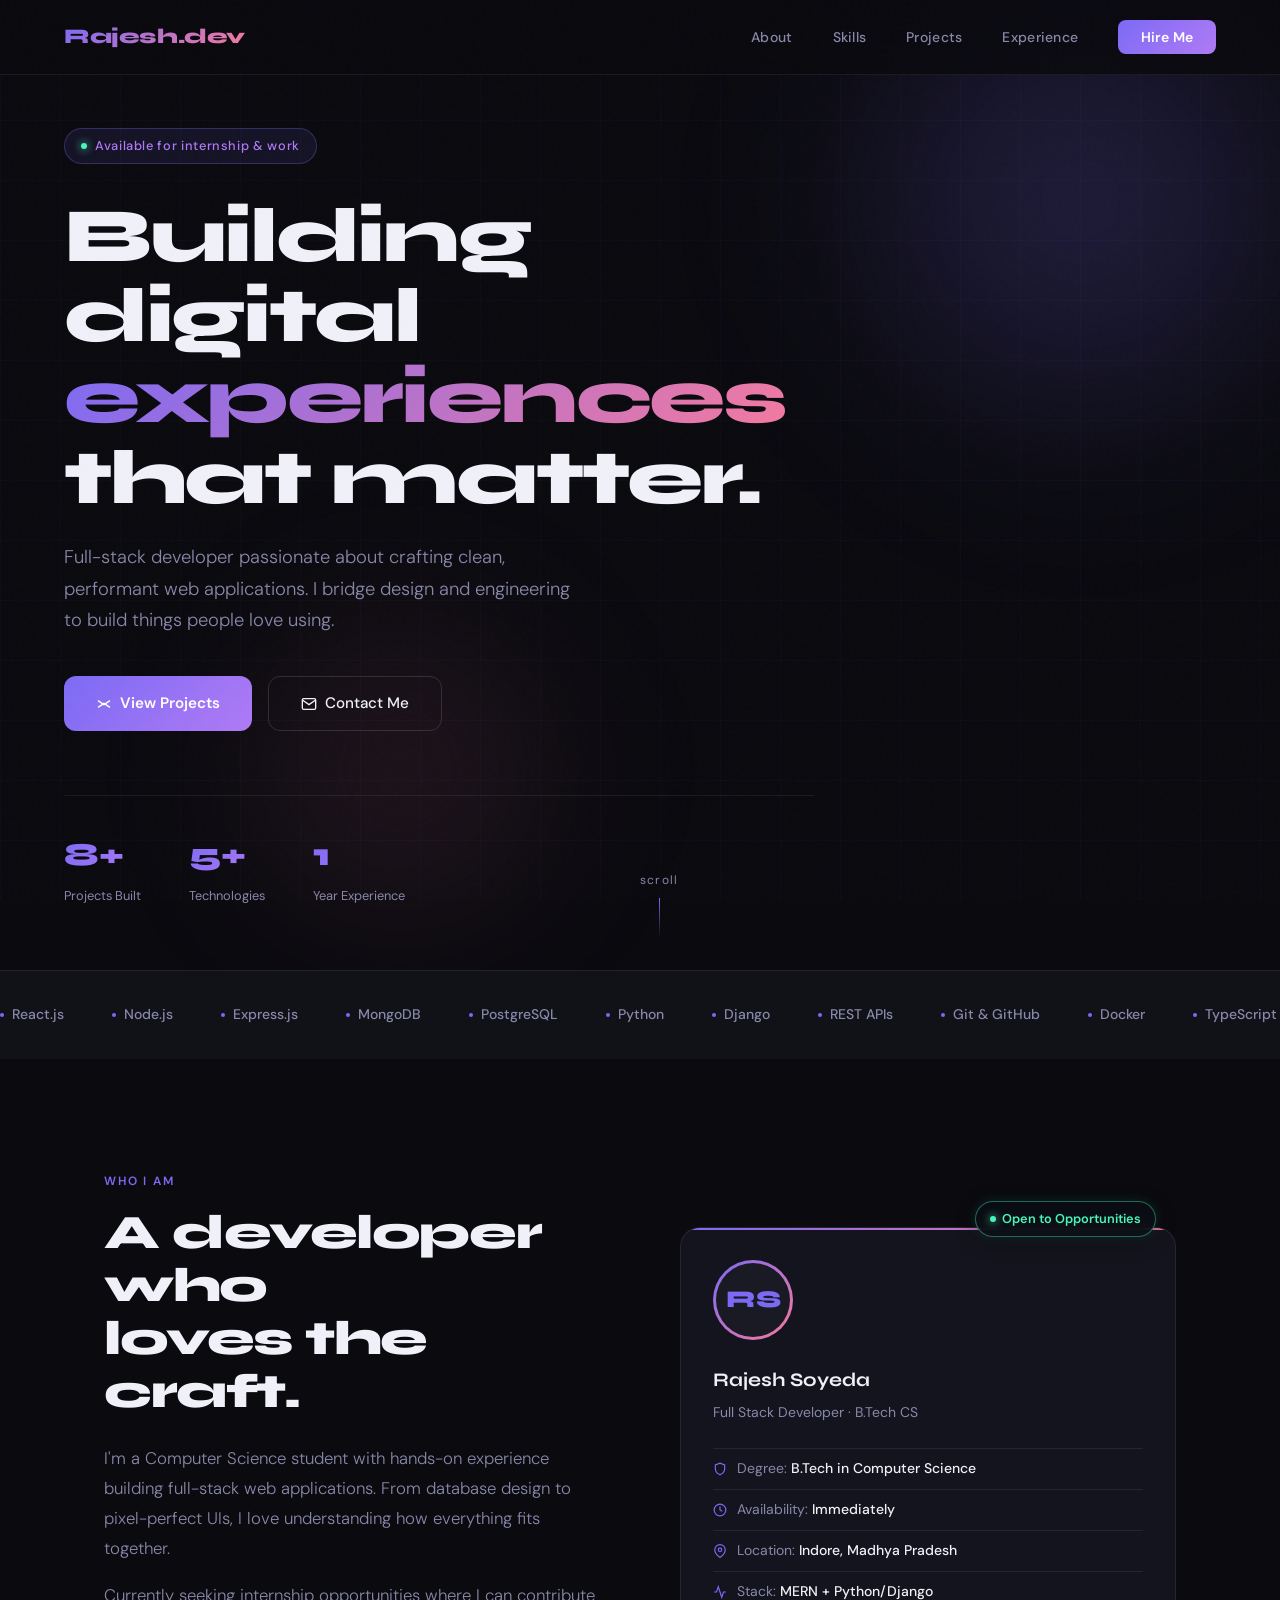
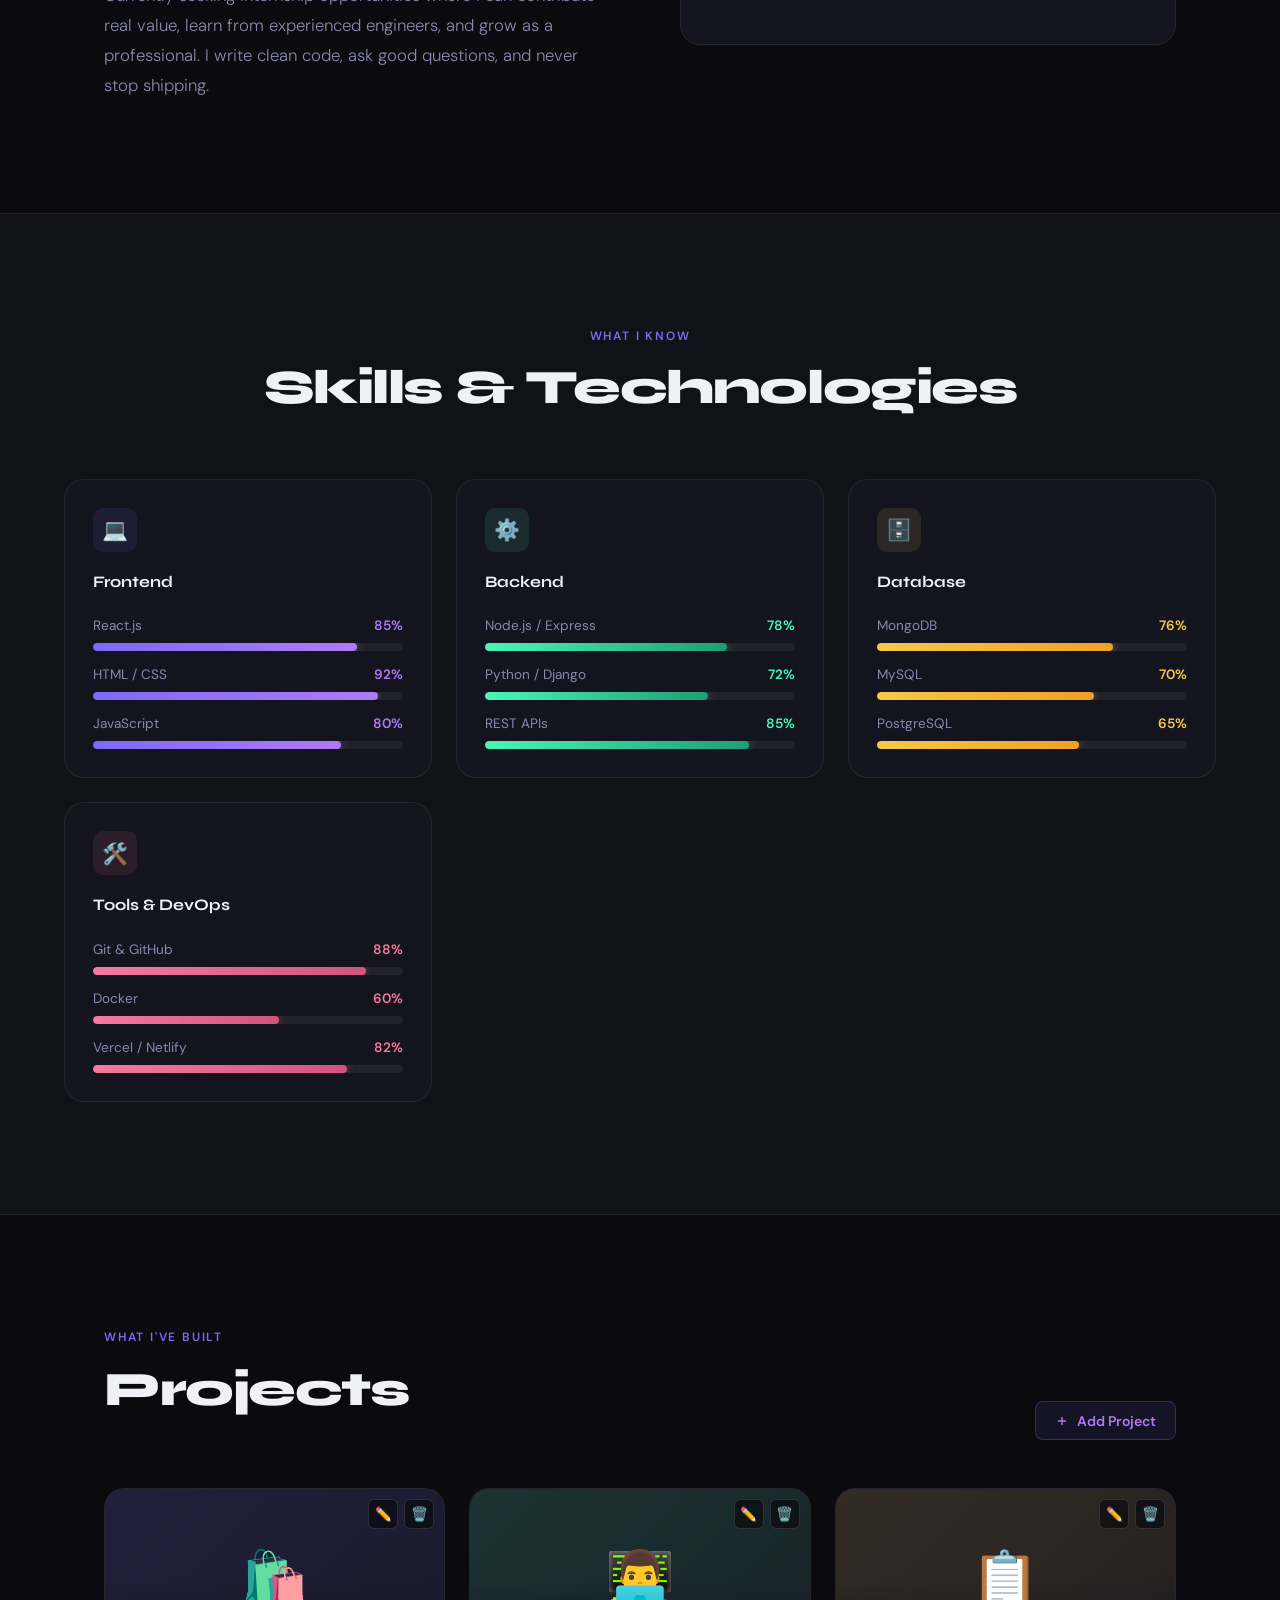
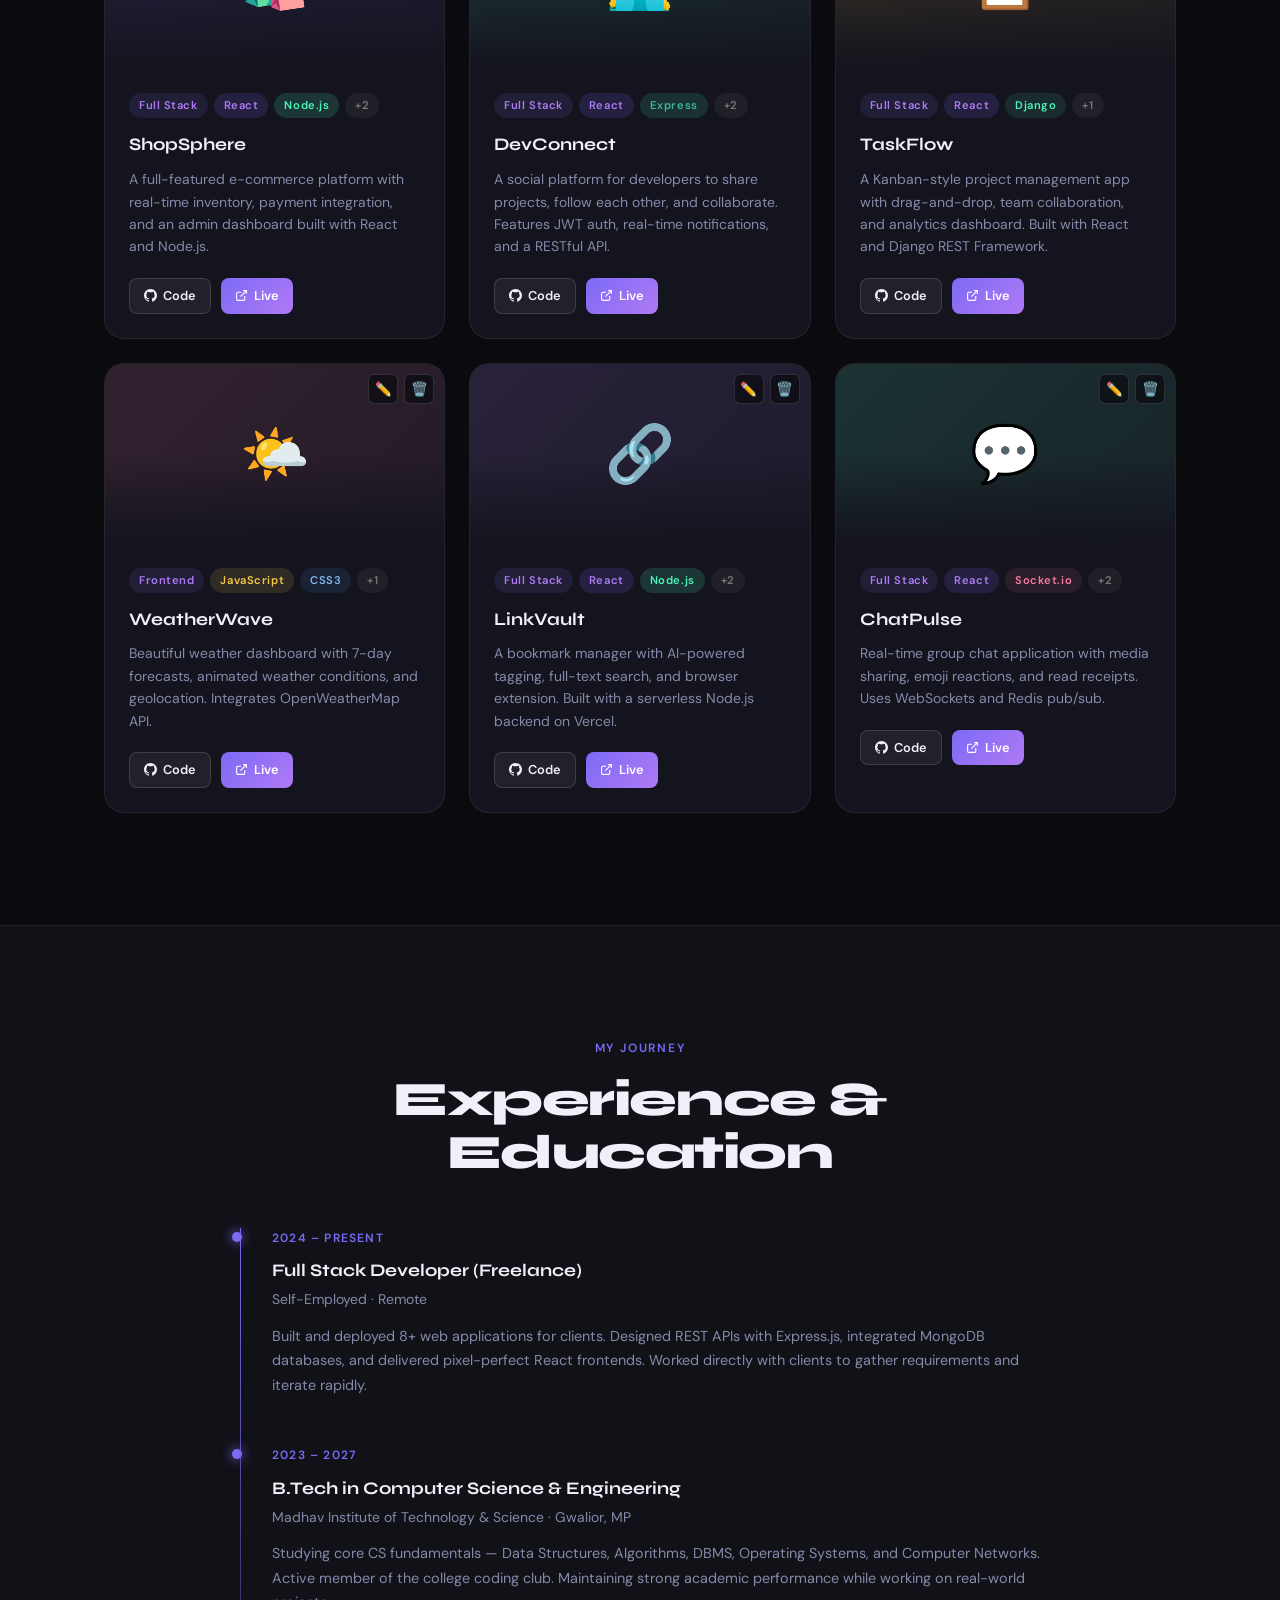
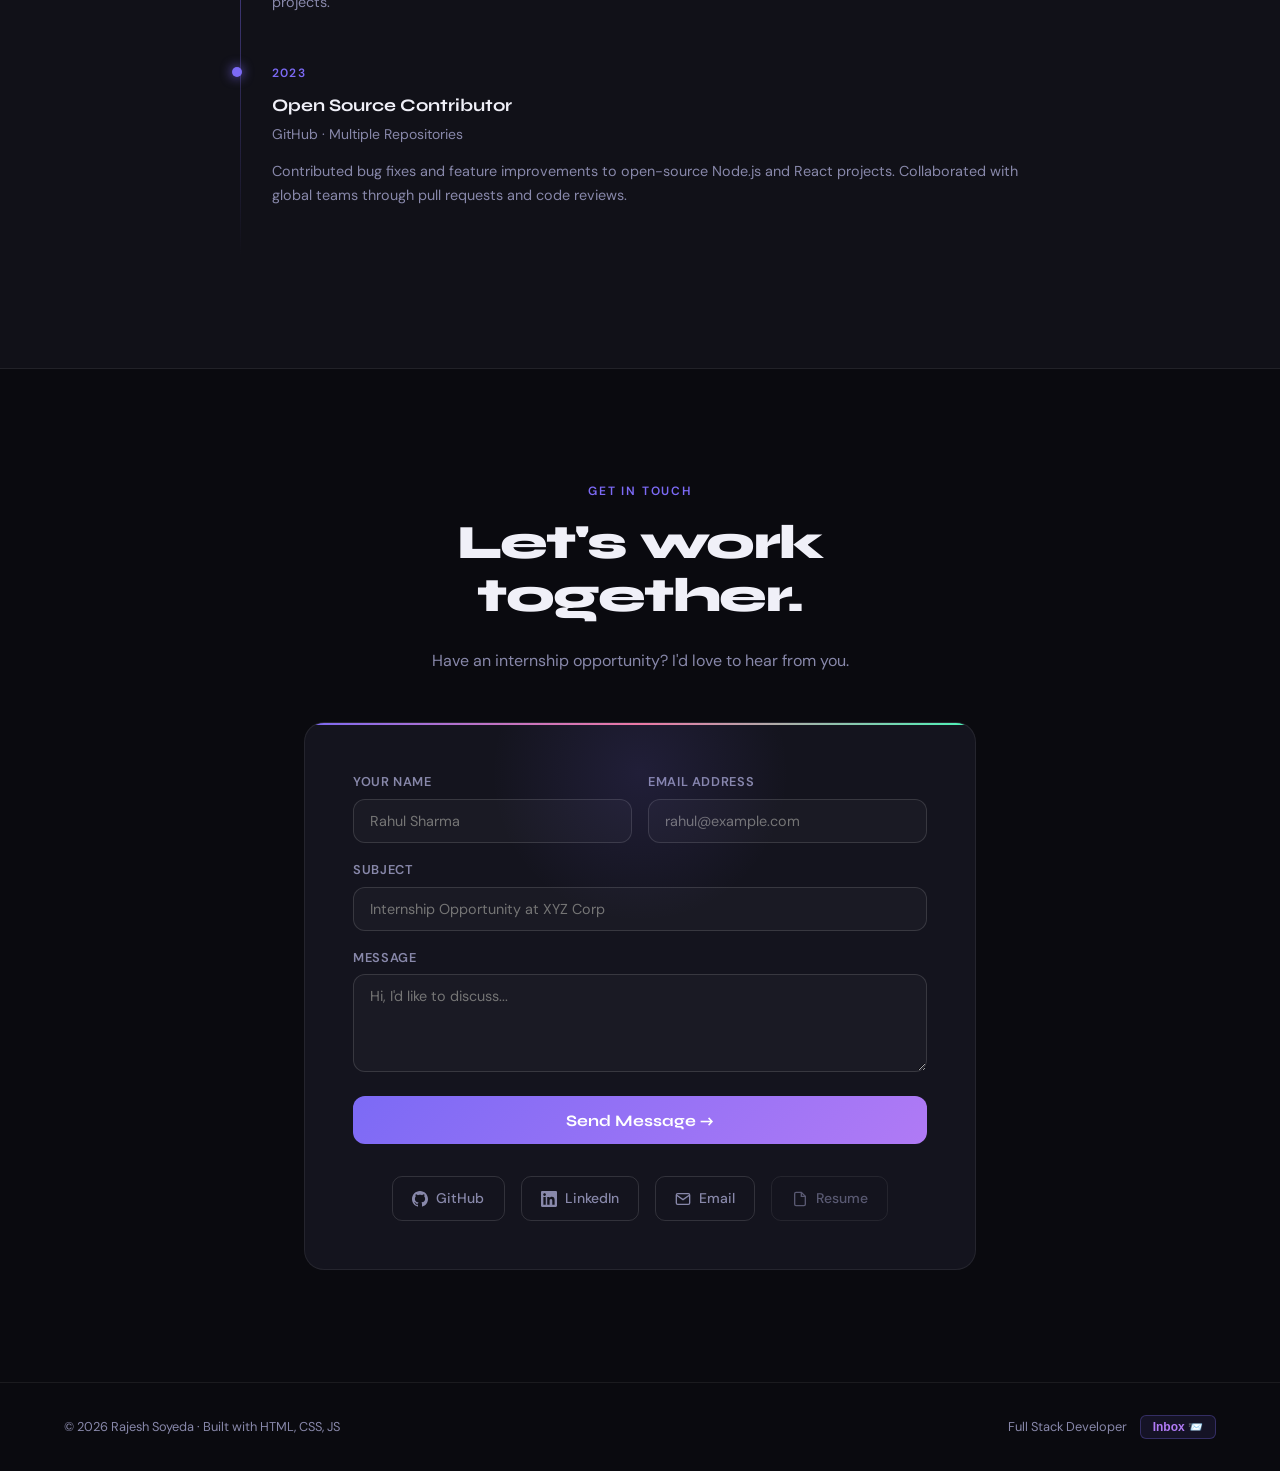
==== index.html @ bd7880d3 "feat: add direct Gmail forwarding and Inbox viewer modal for contact messages" ====
<!DOCTYPE html>
<html lang="en">
<head>
<meta charset="UTF-8">
<meta name="viewport" content="width=device-width, initial-scale=1.0">
<title>Portfolio — Full Stack Developer</title>
<link href="https://fonts.googleapis.com/css2?family=Syne:wght@400;600;700;800&family=DM+Sans:ital,wght@0,300;0,400;0,500;1,300&display=swap" rel="stylesheet">
<link rel="stylesheet" href="style.css">
</head>
<body>

<!-- NAV -->
<nav>
  <div class="nav-logo">Rajesh.dev</div>
  <ul class="nav-links">
    <li><a href="#about">About</a></li>
    <li><a href="#skills">Skills</a></li>
    <li><a href="#projects">Projects</a></li>
    <li><a href="#experience">Experience</a></li>
    <li><a href="#contact" class="nav-cta">Hire Me</a></li>
  </ul>
</nav>

<!-- HERO -->
<section id="hero">
  <div class="hero-orb orb1"></div>
  <div class="hero-orb orb2"></div>
  <div class="hero-content">
    <div class="hero-badge">
      <span>Available for internship & work</span>
    </div>
    <h1 class="hero-title">
      Building digital<br>
      <span class="line2">experiences</span><br>
      that matter.
    </h1>
    <p class="hero-sub">
      Full-stack developer passionate about crafting clean, performant web applications. I bridge design and engineering to build things people love using.
    </p>
    <div class="hero-actions">
      <a href="#projects" class="btn-primary">
        <svg width="16" height="16" fill="none" stroke="currentColor" stroke-width="2" viewBox="0 0 24 24"><path d="M3 7l9 6 9-6M3 17l9-6 9 6"/></svg>
        View Projects
      </a>
      <a href="#contact" class="btn-secondary">
        <svg width="16" height="16" fill="none" stroke="currentColor" stroke-width="2" viewBox="0 0 24 24"><path d="M20 4H4c-1.1 0-2 .9-2 2v12c0 1.1.9 2 2 2h16c1.1 0 2-.9 2-2V6c0-1.1-.9-2-2-2z"/><polyline points="22,6 12,13 2,6"/></svg>
        Contact Me
      </a>
    </div>
    <div class="hero-stats">
      <div>
        <div class="stat-num" data-count="8">0</div>
        <div class="stat-label">Projects Built</div>
      </div>
      <div>
        <div class="stat-num" data-count="5">0</div>
        <div class="stat-label">Technologies</div>
      </div>
      <div>
        <div class="stat-num" data-count="1">0</div>
        <div class="stat-label">Year Experience</div>
      </div>
    </div>
  </div>
  <div class="scroll-indicator">
    <span>scroll</span>
    <div class="scroll-line"></div>
  </div>
</section>

<!-- MARQUEE -->
<div class="marquee-section">
  <div class="marquee-track" id="marquee">
    <span class="marquee-item"><span class="marquee-dot"></span>React.js</span>
    <span class="marquee-item"><span class="marquee-dot"></span>Node.js</span>
    <span class="marquee-item"><span class="marquee-dot"></span>Express.js</span>
    <span class="marquee-item"><span class="marquee-dot"></span>MongoDB</span>
    <span class="marquee-item"><span class="marquee-dot"></span>PostgreSQL</span>
    <span class="marquee-item"><span class="marquee-dot"></span>Python</span>
    <span class="marquee-item"><span class="marquee-dot"></span>Django</span>
    <span class="marquee-item"><span class="marquee-dot"></span>REST APIs</span>
    <span class="marquee-item"><span class="marquee-dot"></span>Git & GitHub</span>
    <span class="marquee-item"><span class="marquee-dot"></span>Docker</span>
    <span class="marquee-item"><span class="marquee-dot"></span>TypeScript</span>
    <span class="marquee-item"><span class="marquee-dot"></span>Vercel / Netlify</span>
    <span class="marquee-item"><span class="marquee-dot"></span>React.js</span>
    <span class="marquee-item"><span class="marquee-dot"></span>Node.js</span>
    <span class="marquee-item"><span class="marquee-dot"></span>Express.js</span>
    <span class="marquee-item"><span class="marquee-dot"></span>MongoDB</span>
    <span class="marquee-item"><span class="marquee-dot"></span>PostgreSQL</span>
    <span class="marquee-item"><span class="marquee-dot"></span>Python</span>
    <span class="marquee-item"><span class="marquee-dot"></span>Django</span>
    <span class="marquee-item"><span class="marquee-dot"></span>REST APIs</span>
    <span class="marquee-item"><span class="marquee-dot"></span>Git & GitHub</span>
    <span class="marquee-item"><span class="marquee-dot"></span>Docker</span>
    <span class="marquee-item"><span class="marquee-dot"></span>TypeScript</span>
    <span class="marquee-item"><span class="marquee-dot"></span>Vercel / Netlify</span>
  </div>
</div>

<!-- ABOUT -->
<section id="about">
  <div class="reveal">
    <div class="section-label">Who I Am</div>
    <h2 class="section-title">A developer who<br>loves the craft.</h2>
    <p class="about-text">
      I'm a Computer Science student with hands-on experience building full-stack web applications. From database design to pixel-perfect UIs, I love understanding how everything fits together.
    </p>
    <p class="about-text">
      Currently seeking internship opportunities where I can contribute real value, learn from experienced engineers, and grow as a professional. I write clean code, ask good questions, and never stop shipping.
    </p>
  </div>
  <div class="about-visual reveal">
    <div class="floating-badge">
      <span class="status-dot"></span>
      Open to Opportunities
    </div>
    <div class="about-card">
      <div class="avatar-ring">
        <div class="avatar-inner">RS</div>
      </div>
      <div class="about-name">Rajesh Soyeda</div>
      <div class="about-role">Full Stack Developer · B.Tech CS</div>
      <div class="info-row">
        <svg width="14" height="14" fill="none" stroke="currentColor" stroke-width="2" viewBox="0 0 24 24"><path d="M12 22s8-4 8-10V5l-8-3-8 3v7c0 6 8 10 8 10z"/></svg>
        <span>Degree: <strong>B.Tech in Computer Science</strong></span>
      </div>
      <div class="info-row">
        <svg width="14" height="14" fill="none" stroke="currentColor" stroke-width="2" viewBox="0 0 24 24"><circle cx="12" cy="12" r="10"/><polyline points="12 6 12 12 16 14"/></svg>
        <span>Availability: <strong>Immediately</strong></span>
      </div>
      <div class="info-row">
        <svg width="14" height="14" fill="none" stroke="currentColor" stroke-width="2" viewBox="0 0 24 24"><path d="M21 10c0 7-9 13-9 13s-9-6-9-13a9 9 0 0 1 18 0z"/><circle cx="12" cy="10" r="3"/></svg>
        <span>Location: <strong>Indore, Madhya Pradesh</strong></span>
      </div>
      <div class="info-row">
        <svg width="14" height="14" fill="none" stroke="currentColor" stroke-width="2" viewBox="0 0 24 24"><polyline points="22 12 18 12 15 21 9 3 6 12 2 12"/></svg>
        <span>Stack: <strong>MERN + Python/Django</strong></span>
      </div>
    </div>
  </div>
</section>

<!-- SKILLS -->
<section id="skills">
  <div class="skills-inner">
    <div class="skills-header reveal">
      <div class="section-label">What I Know</div>
      <h2 class="section-title">Skills & Technologies</h2>
    </div>
    <div class="skills-grid" id="skillsGrid">

      <div class="skill-category reveal">
        <div class="cat-icon cat-icon-purple">💻</div>
        <div class="cat-title">Frontend</div>
        <div class="skill-bars">
          <div class="skill-item">
            <div class="skill-meta"><span>React.js</span><span class="percent-purple">85%</span></div>
            <div class="skill-bar-bg"><div class="skill-bar-fill bar-purple w-85" data-w="85%"></div></div>
          </div>
          <div class="skill-item">
            <div class="skill-meta"><span>HTML / CSS</span><span class="percent-purple">92%</span></div>
            <div class="skill-bar-bg"><div class="skill-bar-fill bar-purple w-92" data-w="92%"></div></div>
          </div>
          <div class="skill-item">
            <div class="skill-meta"><span>JavaScript</span><span class="percent-purple">80%</span></div>
            <div class="skill-bar-bg"><div class="skill-bar-fill bar-purple w-80" data-w="80%"></div></div>
          </div>
        </div>
      </div>

      <div class="skill-category reveal">
        <div class="cat-icon cat-icon-green">⚙️</div>
        <div class="cat-title">Backend</div>
        <div class="skill-bars">
          <div class="skill-item">
            <div class="skill-meta"><span>Node.js / Express</span><span class="percent-green">78%</span></div>
            <div class="skill-bar-bg"><div class="skill-bar-fill bar-green w-78" data-w="78%"></div></div>
          </div>
          <div class="skill-item">
            <div class="skill-meta"><span>Python / Django</span><span class="percent-green">72%</span></div>
            <div class="skill-bar-bg"><div class="skill-bar-fill bar-green w-72" data-w="72%"></div></div>
          </div>
          <div class="skill-item">
            <div class="skill-meta"><span>REST APIs</span><span class="percent-green">85%</span></div>
            <div class="skill-bar-bg"><div class="skill-bar-fill bar-green w-85" data-w="85%"></div></div>
          </div>
        </div>
      </div>

      <div class="skill-category reveal">
        <div class="cat-icon cat-icon-amber">🗄️</div>
        <div class="cat-title">Database</div>
        <div class="skill-bars">
          <div class="skill-item">
            <div class="skill-meta"><span>MongoDB</span><span class="percent-amber">76%</span></div>
            <div class="skill-bar-bg"><div class="skill-bar-fill bar-amber w-76" data-w="76%"></div></div>
          </div>
          <div class="skill-item">
            <div class="skill-meta"><span>MySQL</span><span class="percent-amber">70%</span></div>
            <div class="skill-bar-bg"><div class="skill-bar-fill bar-amber w-70" data-w="70%"></div></div>
          </div>
          <div class="skill-item">
            <div class="skill-meta"><span>PostgreSQL</span><span class="percent-amber">65%</span></div>
            <div class="skill-bar-bg"><div class="skill-bar-fill bar-amber w-65" data-w="65%"></div></div>
          </div>
        </div>
      </div>

      <div class="skill-category reveal">
        <div class="cat-icon cat-icon-pink">🛠️</div>
        <div class="cat-title">Tools & DevOps</div>
        <div class="skill-bars">
          <div class="skill-item">
            <div class="skill-meta"><span>Git & GitHub</span><span class="percent-pink">88%</span></div>
            <div class="skill-bar-bg"><div class="skill-bar-fill bar-pink w-88" data-w="88%"></div></div>
          </div>
          <div class="skill-item">
            <div class="skill-meta"><span>Docker</span><span class="percent-pink">60%</span></div>
            <div class="skill-bar-bg"><div class="skill-bar-fill bar-pink w-60" data-w="60%"></div></div>
          </div>
          <div class="skill-item">
            <div class="skill-meta"><span>Vercel / Netlify</span><span class="percent-pink">82%</span></div>
            <div class="skill-bar-bg"><div class="skill-bar-fill bar-pink w-82" data-w="82%"></div></div>
          </div>
        </div>
      </div>

    </div>
  </div>
</section>

<!-- PROJECTS -->
<section id="projects">
  <div class="projects-header reveal">
    <div>
      <div class="section-label">What I've Built</div>
      <h2 class="section-title">Projects</h2>
    </div>
    <button class="add-project-btn" onclick="openModal()">
      <svg width="14" height="14" fill="none" stroke="currentColor" stroke-width="2.5" viewBox="0 0 24 24"><line x1="12" y1="5" x2="12" y2="19"/><line x1="5" y1="12" x2="19" y2="12"/></svg>
      Add Project
    </button>
  </div>
  <div class="projects-grid" id="projectsGrid"></div>
</section>

<!-- EXPERIENCE -->
<section id="experience">
  <div class="exp-inner">
    <div class="reveal text-center">
      <div class="section-label">My Journey</div>
      <h2 class="section-title">Experience & Education</h2>
    </div>
    <div class="timeline">
      <div class="timeline-item reveal">
        <div class="tl-date">2024 – Present</div>
        <div class="tl-title">Full Stack Developer (Freelance)</div>
        <div class="tl-company">Self-Employed · Remote</div>
        <div class="tl-desc">Built and deployed 8+ web applications for clients. Designed REST APIs with Express.js, integrated MongoDB databases, and delivered pixel-perfect React frontends. Worked directly with clients to gather requirements and iterate rapidly.</div>
      </div>
      <div class="timeline-item reveal">
        <div class="tl-date">2023 – 2027</div>
        <div class="tl-title">B.Tech in Computer Science & Engineering</div>
        <div class="tl-company">Madhav Institute of Technology & Science · Gwalior, MP</div>
        <div class="tl-desc">Studying core CS fundamentals — Data Structures, Algorithms, DBMS, Operating Systems, and Computer Networks. Active member of the college coding club. Maintaining strong academic performance while working on real-world projects.</div>
      </div>
      <div class="timeline-item reveal">
        <div class="tl-date">2023</div>
        <div class="tl-title">Open Source Contributor</div>
        <div class="tl-company">GitHub · Multiple Repositories</div>
        <div class="tl-desc">Contributed bug fixes and feature improvements to open-source Node.js and React projects. Collaborated with global teams through pull requests and code reviews.</div>
      </div>
    </div>
  </div>
</section>

<!-- CONTACT -->
<section id="contact">
  <div class="reveal">
    <div class="section-label">Get In Touch</div>
    <h2 class="section-title">Let's work together.</h2>
    <p class="contact-sub">Have an internship opportunity? I'd love to hear from you.</p>
  </div>
  <div class="contact-wrapper reveal">
    <div class="contact-glow"></div>
    <div class="contact-form">
      <div class="form-grid">
        <div class="form-row">
          <div class="form-group">
            <label class="form-label">YOUR NAME</label>
            <input class="form-input" id="cName" type="text" placeholder="Rahul Sharma">
          </div>
          <div class="form-group">
            <label class="form-label">EMAIL ADDRESS</label>
            <input class="form-input" id="cEmail" type="email" placeholder="rahul@example.com">
          </div>
        </div>
        <div class="form-group">
          <label class="form-label">SUBJECT</label>
          <input class="form-input" id="cSubject" type="text" placeholder="Internship Opportunity at XYZ Corp">
        </div>
        <div class="form-group">
          <label class="form-label">MESSAGE</label>
          <textarea class="form-textarea" id="cMessage" rows="4" placeholder="Hi, I'd like to discuss..."></textarea>
        </div>
        <button class="submit-btn" onclick="sendMessage()">Send Message →</button>
      </div>
    </div>
    <div class="contact-socials">
      <a class="social-link" href="https://github.com/rajeshsoyeda-hash" target="_blank" rel="noopener noreferrer">
        <svg width="16" height="16" viewBox="0 0 24 24" fill="currentColor"><path d="M12 0c-6.626 0-12 5.373-12 12 0 5.302 3.438 9.8 8.207 11.387.599.111.793-.261.793-.577v-2.234c-3.338.726-4.033-1.416-4.033-1.416-.546-1.387-1.333-1.756-1.333-1.756-1.089-.745.083-.729.083-.729 1.205.084 1.839 1.237 1.839 1.237 1.07 1.834 2.807 1.304 3.492.997.107-.775.418-1.305.762-1.604-2.665-.305-5.467-1.334-5.467-5.931 0-1.311.469-2.381 1.236-3.221-.124-.303-.535-1.524.117-3.176 0 0 1.008-.322 3.301 1.23.957-.266 1.983-.399 3.003-.404 1.02.005 2.047.138 3.006.404 2.291-1.552 3.297-1.23 3.297-1.23.653 1.653.242 2.874.118 3.176.77.84 1.235 1.911 1.235 3.221 0 4.609-2.807 5.624-5.479 5.921.43.372.823 1.102.823 2.222v3.293c0 .319.192.694.801.576 4.765-1.589 8.199-6.086 8.199-11.386 0-6.627-5.373-12-12-12z"/></svg>
        GitHub
      </a>
      <a class="social-link" href="https://www.linkedin.com/in/rajesh-soyeda-375a48291" target="_blank" rel="noopener noreferrer">
        <svg width="16" height="16" viewBox="0 0 24 24" fill="currentColor"><path d="M20.447 20.452h-3.554v-5.569c0-1.328-.027-3.037-1.852-3.037-1.853 0-2.136 1.445-2.136 2.939v5.667H9.351V9h3.414v1.561h.046c.477-.9 1.637-1.85 3.37-1.85 3.601 0 4.267 2.37 4.267 5.455v6.286zM5.337 7.433c-1.144 0-2.063-.926-2.063-2.065 0-1.138.92-2.063 2.063-2.063 1.14 0 2.064.925 2.064 2.063 0 1.139-.925 2.065-2.064 2.065zm1.782 13.019H3.555V9h3.564v11.452zM22.225 0H1.771C.792 0 0 .774 0 1.729v20.542C0 23.227.792 24 1.771 24h20.451C23.2 24 24 23.227 24 22.271V1.729C24 .774 23.2 0 22.222 0h.003z"/></svg>
        LinkedIn
      </a>
      <a class="social-link" href="mailto:rajeshsoyeda@gmail.com">
        <svg width="16" height="16" fill="none" stroke="currentColor" stroke-width="2" viewBox="0 0 24 24"><path d="M4 4h16c1.1 0 2 .9 2 2v12c0 1.1-.9 2-2 2H4c-1.1 0-2-.9-2-2V6c0-1.1.9-2 2-2z"/><polyline points="22,6 12,13 2,6"/></svg>
        Email
      </a>
      <a class="social-link social-link-disabled" href="#" title="Resume coming soon">
        <svg width="16" height="16" fill="none" stroke="currentColor" stroke-width="2" viewBox="0 0 24 24"><path d="M14 2H6a2 2 0 0 0-2 2v16a2 2 0 0 0 2 2h12a2 2 0 0 0 2-2V8z"/><polyline points="14 2 14 8 20 8"/></svg>
        Resume
      </a>
    </div>
  </div>
</section>

<!-- FOOTER -->
<footer>
  <span>© 2026 Rajesh Soyeda · Built with HTML, CSS, JS</span>
  <div>
    <span class="footer-role">Full Stack Developer</span>
    <button class="view-messages-btn" onclick="openInboxModal()" title="View received messages">Inbox 📨</button>
  </div>
</footer>

<!-- INBOX MODAL -->
<div class="modal-overlay" id="inboxOverlay" onclick="closeInboxOutside(event)">
  <div class="modal">
    <button class="close-btn" onclick="closeInboxModal()">✕</button>
    <div class="modal-title">Received Messages 📨</div>
    <div class="modal-sub">Messages sent from your contact form (also forwarded to your Gmail).</div>
    <div class="inbox-list" id="inboxList"></div>
  </div>
</div>

<!-- ADD PROJECT MODAL -->
<div class="modal-overlay" id="modalOverlay" onclick="closeModalOutside(event)">
  <div class="modal">
    <button class="close-btn" onclick="closeModal()">✕</button>
    <input type="hidden" id="pId">
    <div class="modal-title" id="modalTitle">Add New Project</div>
    <div class="modal-sub" id="modalSub">This will be saved to your local project database.</div>
    <div class="form-grid">
      <div class="form-row">
        <div class="form-group">
          <label class="form-label">PROJECT TITLE</label>
          <input class="form-input" id="pTitle" placeholder="E-Commerce App">
        </div>
        <div class="form-group">
          <label class="form-label">CATEGORY</label>
          <select class="form-select" id="pCategory" title="Project Category" aria-label="Project Category">
            <option value="Full Stack">Full Stack</option>
            <option value="Frontend">Frontend</option>
            <option value="Backend">Backend</option>
            <option value="ML/AI">ML/AI</option>
            <option value="Mobile">Mobile</option>
          </select>
        </div>
      </div>
      <div class="form-group">
        <label class="form-label">DESCRIPTION</label>
        <textarea class="form-textarea" id="pDesc" placeholder="What does this project do?"></textarea>
      </div>
      <div class="form-group">
        <label class="form-label">TECH STACK (comma separated)</label>
        <input class="form-input" id="pTech" placeholder="React, Node.js, MongoDB">
      </div>
      <div class="form-row">
        <div class="form-group">
          <label class="form-label">GITHUB URL</label>
          <input class="form-input" id="pGithub" placeholder="https://github.com/...">
        </div>
        <div class="form-group">
          <label class="form-label">LIVE URL</label>
          <input class="form-input" id="pLive" placeholder="https://yourproject.vercel.app">
        </div>
      </div>
      <div class="form-group">
        <label class="form-label">EMOJI ICON</label>
        <input class="form-input" id="pEmoji" placeholder="🚀" maxlength="4">
      </div>
      <button class="submit-btn" id="modalSubmitBtn" onclick="saveProject()">Save Project →</button>
    </div>
  </div>
</div>

<!-- TOAST -->
<div class="toast" id="toast">
  <span id="toastIcon">✓</span>
  <span id="toastMsg">Done!</span>
</div>

<script>
// ─── DATABASE (localStorage) ───
const DB_KEY = 'portfolio_projects';

function dbGet() {
  try { return JSON.parse(localStorage.getItem(DB_KEY)) || []; }
  catch { return []; }
}

function dbSave(data) {
  localStorage.setItem(DB_KEY, JSON.stringify(data));
}

// Default projects
const DEFAULT_PROJECTS = [
  {
    id: 1, title: "ShopSphere", category: "Full Stack",
    desc: "A full-featured e-commerce platform with real-time inventory, payment integration, and an admin dashboard built with React and Node.js.",
    tech: ["React", "Node.js", "MongoDB", "Stripe"],
    emoji: "🛍️", github: "#", live: "#", color: "#7c6af5"
  },
  {
    id: 2, title: "DevConnect", category: "Full Stack",
    desc: "A social platform for developers to share projects, follow each other, and collaborate. Features JWT auth, real-time notifications, and a RESTful API.",
    tech: ["React", "Express", "PostgreSQL", "Socket.io"],
    emoji: "👨‍💻", github: "#", live: "#", color: "#4af5b8"
  },
  {
    id: 3, title: "TaskFlow", category: "Full Stack",
    desc: "A Kanban-style project management app with drag-and-drop, team collaboration, and analytics dashboard. Built with React and Django REST Framework.",
    tech: ["React", "Django", "PostgreSQL"],
    emoji: "📋", github: "#", live: "#", color: "#f5c94a"
  },
  {
    id: 4, title: "WeatherWave", category: "Frontend",
    desc: "Beautiful weather dashboard with 7-day forecasts, animated weather conditions, and geolocation. Integrates OpenWeatherMap API.",
    tech: ["JavaScript", "CSS3", "OpenWeather API"],
    emoji: "🌤️", github: "#", live: "#", color: "#f57a9e"
  },
  {
    id: 5, title: "LinkVault", category: "Full Stack",
    desc: "A bookmark manager with AI-powered tagging, full-text search, and browser extension. Built with a serverless Node.js backend on Vercel.",
    tech: ["React", "Node.js", "MongoDB", "Vercel"],
    emoji: "🔗", github: "#", live: "#", color: "#b07af5"
  },
  {
    id: 6, title: "ChatPulse", category: "Full Stack",
    desc: "Real-time group chat application with media sharing, emoji reactions, and read receipts. Uses WebSockets and Redis pub/sub.",
    tech: ["React", "Socket.io", "Redis", "Express"],
    emoji: "💬", github: "#", live: "#", color: "#4af5b8"
  }
];

// Init DB
if (!localStorage.getItem(DB_KEY)) {
  dbSave(DEFAULT_PROJECTS);
}

// ─── TAG COLORS ───
const TAG_COLORS = {
  'React': { bg: 'rgba(124,106,245,0.15)', color: '#b07af5' },
  'Node.js': { bg: 'rgba(74,245,184,0.15)', color: '#4af5b8' },
  'Express': { bg: 'rgba(74,245,184,0.12)', color: '#3db896' },
  'MongoDB': { bg: 'rgba(74,245,184,0.12)', color: '#4af5b8' },
  'PostgreSQL': { bg: 'rgba(56,138,221,0.15)', color: '#85b7eb' },
  'Python': { bg: 'rgba(245,201,74,0.15)', color: '#f5c94a' },
  'Django': { bg: 'rgba(74,245,184,0.1)', color: '#4af5b8' },
  'Stripe': { bg: 'rgba(124,106,245,0.1)', color: '#7c6af5' },
  'Socket.io': { bg: 'rgba(245,122,158,0.1)', color: '#f57a9e' },
  'Redis': { bg: 'rgba(245,90,90,0.1)', color: '#f56a6a' },
  'Vercel': { bg: 'rgba(255,255,255,0.05)', color: '#aaa' },
  'JavaScript': { bg: 'rgba(245,201,74,0.12)', color: '#f5c94a' },
  'CSS3': { bg: 'rgba(56,138,221,0.12)', color: '#85b7eb' },
};

function getTagStyle(t) {
  const s = TAG_COLORS[t.trim()] || { bg: 'rgba(255,255,255,0.07)', color: '#aaa' };
  return `background:${s.bg};color:${s.color}`;
}

// ─── RENDER PROJECTS ───
function renderProjects() {
  const projects = dbGet();
  const grid = document.getElementById('projectsGrid');
  grid.innerHTML = projects.map(p => `
    <div class="project-card reveal" onclick="void(0)">
      <div class="card-actions">
        <button class="card-action-btn" title="Edit Project" onclick="event.stopPropagation(); openModal(${p.id})">✏️</button>
        <button class="card-action-btn delete" title="Delete Project" onclick="event.stopPropagation(); deleteProject(${p.id})">🗑️</button>
      </div>
      <div class="project-thumb" style="background:linear-gradient(135deg,${p.color}22,${p.color}11)">
        <span style="font-size:3.5rem;position:relative;z-index:1">${p.emoji || '🚀'}</span>
      </div>
      <div class="project-body">
        <div class="project-tags">
          <span class="tag" style="background:rgba(124,106,245,0.12);color:#b07af5">${p.category}</span>
          ${(p.tech||[]).slice(0,2).map(t => `<span class="tag" style="${getTagStyle(t)}">${t}</span>`).join('')}
          ${p.tech && p.tech.length > 2 ? `<span class="tag" style="background:rgba(255,255,255,0.05);color:#777">+${p.tech.length-2}</span>` : ''}
        </div>
        <div class="project-title">${p.title}</div>
        <div class="project-desc">${p.desc}</div>
        <div class="project-links">
          ${p.github ? `<a class="proj-link github" href="${p.github}" target="_blank" rel="noopener noreferrer">
            <svg width="13" height="13" viewBox="0 0 24 24" fill="currentColor"><path d="M12 0c-6.626 0-12 5.373-12 12 0 5.302 3.438 9.8 8.207 11.387.599.111.793-.261.793-.577v-2.234c-3.338.726-4.033-1.416-4.033-1.416-.546-1.387-1.333-1.756-1.333-1.756-1.089-.745.083-.729.083-.729 1.205.084 1.839 1.237 1.839 1.237 1.07 1.834 2.807 1.304 3.492.997.107-.775.418-1.305.762-1.604-2.665-.305-5.467-1.334-5.467-5.931 0-1.311.469-2.381 1.236-3.221-.124-.303-.535-1.524.117-3.176 0 0 1.008-.322 3.301 1.23.957-.266 1.983-.399 3.003-.404 1.02.005 2.047.138 3.006.404 2.291-1.552 3.297-1.23 3.297-1.23.653 1.653.242 2.874.118 3.176.77.84 1.235 1.911 1.235 3.221 0 4.609-2.807 5.624-5.479 5.921.43.372.823 1.102.823 2.222v3.293c0 .319.192.694.801.576 4.765-1.589 8.199-6.086 8.199-11.386 0-6.627-5.373-12-12-12z"/></svg>
            Code</a>` : ''}
          ${p.live ? `<a class="proj-link live" href="${p.live}" target="_blank" rel="noopener noreferrer">
            <svg width="13" height="13" fill="none" stroke="currentColor" stroke-width="2" viewBox="0 0 24 24"><path d="M18 13v6a2 2 0 0 1-2 2H5a2 2 0 0 1-2-2V8a2 2 0 0 1 2-2h6"/><polyline points="15 3 21 3 21 9"/><line x1="10" y1="14" x2="21" y2="3"/></svg>
            Live</a>` : ''}
        </div>
      </div>
    </div>
  `).join('');
  initReveal();
}

// ─── MODAL ───
function openModal(id = null) {
  const modalOverlay = document.getElementById('modalOverlay');
  const modalTitle = document.getElementById('modalTitle');
  const modalSub = document.getElementById('modalSub');
  const submitBtn = document.getElementById('modalSubmitBtn');
  const pIdInput = document.getElementById('pId');

  if (id) {
    const projects = dbGet();
    const project = projects.find(p => p.id === id);
    if (project) {
      pIdInput.value = project.id;
      document.getElementById('pTitle').value = project.title || '';
      document.getElementById('pCategory').value = project.category || 'Full Stack';
      document.getElementById('pDesc').value = project.desc || '';
      document.getElementById('pTech').value = (project.tech || []).join(', ');
      document.getElementById('pGithub').value = project.github || '';
      document.getElementById('pLive').value = project.live || '';
      document.getElementById('pEmoji').value = project.emoji || '🚀';
      modalTitle.textContent = 'Edit Project';
      modalSub.textContent = 'Update details of your existing project.';
      submitBtn.textContent = 'Update Project →';
    }
  } else {
    pIdInput.value = '';
    ['pTitle','pDesc','pTech','pGithub','pLive','pEmoji'].forEach(input => {
      document.getElementById(input).value = '';
    });
    modalTitle.textContent = 'Add New Project';
    modalSub.textContent = 'This will be saved to your local project database.';
    submitBtn.textContent = 'Save Project →';
  }

  modalOverlay.classList.add('open');
}

function closeModal() {
  document.getElementById('modalOverlay').classList.remove('open');
  document.getElementById('pId').value = '';
  ['pTitle','pDesc','pTech','pGithub','pLive','pEmoji'].forEach(id => {
    document.getElementById(id).value = '';
  });
}

function closeModalOutside(e) {
  if (e.target === document.getElementById('modalOverlay')) closeModal();
}

function saveProject() {
  const title = document.getElementById('pTitle').value.trim();
  const desc = document.getElementById('pDesc').value.trim();
  if (!title || !desc) { showToast('Please fill Title and Description.', 'error'); return; }

  const pId = document.getElementById('pId').value;
  const techRaw = document.getElementById('pTech').value;
  const tech = techRaw ? techRaw.split(',').map(t => t.trim()).filter(Boolean) : [];
  const colors = ['#7c6af5','#4af5b8','#f5c94a','#f57a9e','#b07af5','#85b7eb'];
  const projects = dbGet();

  if (pId) {
    const index = projects.findIndex(p => p.id == pId);
    if (index !== -1) {
      projects[index] = {
        ...projects[index],
        title,
        desc,
        tech,
        category: document.getElementById('pCategory').value,
        github: document.getElementById('pGithub').value || '#',
        live: document.getElementById('pLive').value || '#',
        emoji: document.getElementById('pEmoji').value || projects[index].emoji || '🚀'
      };
      dbSave(projects);
      showToast('Project updated successfully!', 'success');
    }
  } else {
    const project = {
      id: Date.now(),
      title,
      desc,
      tech,
      category: document.getElementById('pCategory').value,
      github: document.getElementById('pGithub').value || '#',
      live: document.getElementById('pLive').value || '#',
      emoji: document.getElementById('pEmoji').value || '🚀',
      color: colors[Math.floor(Math.random() * colors.length)]
    };
    projects.unshift(project);
    dbSave(projects);
    showToast('Project saved to database!', 'success');
  }

  renderProjects();
  closeModal();
}

function deleteProject(id) {
  if (confirm('Are you sure you want to delete this project?')) {
    let projects = dbGet();
    projects = projects.filter(p => p.id !== id);
    dbSave(projects);
    renderProjects();
    showToast('Project deleted.', 'error');
  }
}

// ─── CONTACT ───
function sendMessage() {
  const name = document.getElementById('cName').value.trim();
  const email = document.getElementById('cEmail').value.trim();
  const subject = document.getElementById('cSubject').value.trim() || 'Portfolio Inquiry';
  const msg = document.getElementById('cMessage').value.trim();
  if (!name || !email || !msg) { showToast('Please fill all required fields.', 'error'); return; }

  const btn = document.querySelector('.submit-btn');
  btn.textContent = 'Sending...';
  btn.disabled = true;

  // Save to Local DB Inbox
  const msgs = JSON.parse(localStorage.getItem('portfolio_messages') || '[]');
  msgs.unshift({ name, email, subject, msg, date: new Date().toLocaleString() });
  localStorage.setItem('portfolio_messages', JSON.stringify(msgs));

  // Send email to rajeshsoyeda@gmail.com via FormSubmit AJAX API
  fetch("https://formsubmit.co/ajax/rajeshsoyeda@gmail.com", {
    method: "POST",
    headers: { "Content-Type": "application/json", "Accept": "application/json" },
    body: JSON.stringify({ name, email, subject, message: msg })
  }).catch(() => { /* silent fallback */ });

  setTimeout(() => {
    btn.textContent = 'Send Message →';
    btn.disabled = false;
    ['cName','cEmail','cSubject','cMessage'].forEach(id => document.getElementById(id).value = '');
    showToast('Message sent! Saved to Inbox & sent to your Email.', 'success');
  }, 1000);
}

// ─── INBOX MODAL HANDLERS ───
function openInboxModal() {
  renderInboxMessages();
  document.getElementById('inboxOverlay').classList.add('open');
}

function closeInboxModal() {
  document.getElementById('inboxOverlay').classList.remove('open');
}

function closeInboxOutside(e) {
  if (e.target.id === 'inboxOverlay') closeInboxModal();
}

function renderInboxMessages() {
  const list = document.getElementById('inboxList');
  const msgs = JSON.parse(localStorage.getItem('portfolio_messages') || '[]');
  if (msgs.length === 0) {
    list.innerHTML = '<div style="color:var(--muted); text-align:center; padding:2rem 0;">No messages received yet.</div>';
    return;
  }
  list.innerHTML = msgs.map((m, index) => `
    <div class="inbox-item">
      <div class="inbox-header">
        <span class="inbox-sender">${escapeHtml(m.name)}</span>
        <span class="inbox-date">${escapeHtml(m.date || '')}</span>
      </div>
      <div class="inbox-email">📧 ${escapeHtml(m.email)}</div>
      <div class="inbox-subject">📌 ${escapeHtml(m.subject || 'No Subject')}</div>
      <div class="inbox-body">${escapeHtml(m.msg)}</div>
      <button class="inbox-del-btn" onclick="deleteMessage(${index})">🗑️ Delete</button>
    </div>
  `).join('');
}

function deleteMessage(index) {
  let msgs = JSON.parse(localStorage.getItem('portfolio_messages') || '[]');
  msgs.splice(index, 1);
  localStorage.setItem('portfolio_messages', JSON.stringify(msgs));
  renderInboxMessages();
  showToast('Message deleted.', 'error');
}

// ─── TOAST ───
function showToast(msg, type = 'success') {
  const toast = document.getElementById('toast');
  document.getElementById('toastMsg').textContent = msg;
  document.getElementById('toastIcon').textContent = type === 'success' ? '✓' : '✕';
  toast.className = `toast ${type} show`;
  setTimeout(() => toast.classList.remove('show'), 3500);
}

// ─── SCROLL REVEAL ───
function initReveal() {
  const els = document.querySelectorAll('.reveal');
  const obs = new IntersectionObserver((entries) => {
    entries.forEach((e, i) => {
      if (e.isIntersecting) {
        setTimeout(() => e.target.classList.add('visible'), i * 80);
        obs.unobserve(e.target);
      }
    });
  }, { threshold: 0.1 });
  els.forEach(el => obs.observe(el));
}

// ─── SKILL BARS ANIMATION ───
function initSkillBars() {
  const bars = document.querySelectorAll('.skill-bar-fill');
  bars.forEach(b => {
    b.style.width = '0%';
  });
  const obs = new IntersectionObserver((entries) => {
    entries.forEach(e => {
      if (e.isIntersecting) {
        setTimeout(() => {
          e.target.style.width = e.target.dataset.w;
        }, 150);
        obs.unobserve(e.target);
      }
    });
  }, { threshold: 0.2 });
  bars.forEach(b => obs.observe(b));
}

// ─── COUNTER ANIMATION ───
function animateCounters() {
  const counters = document.querySelectorAll('[data-count]');
  const obs = new IntersectionObserver((entries) => {
    entries.forEach(e => {
      if (e.isIntersecting) {
        const target = parseInt(e.target.dataset.count);
        const suffix = target >= 5 && target < 10 ? '+' : '+';
        let current = 0;
        const step = Math.ceil(target / 30);
        const timer = setInterval(() => {
          current = Math.min(current + step, target);
          e.target.textContent = current + (target > 1 ? '+' : '');
          if (current >= target) clearInterval(timer);
        }, 40);
        obs.unobserve(e.target);
      }
    });
  }, { threshold: 0.5 });
  counters.forEach(c => obs.observe(c));
}

// ─── ACTIVE NAV ───
function initActiveNav() {
  const sections = document.querySelectorAll('section[id]');
  window.addEventListener('scroll', () => {
    let current = '';
    sections.forEach(s => {
      if (window.scrollY >= s.offsetTop - 120) current = s.id;
    });
    document.querySelectorAll('.nav-links a').forEach(a => {
      a.style.color = a.getAttribute('href') === `#${current}` ? 'var(--accent)' : '';
    });
  });
}

// ─── INIT ───
document.addEventListener('DOMContentLoaded', () => {
  renderProjects();
  initReveal();
  initSkillBars();
  animateCounters();
  initActiveNav();
});
</script>
</body>
</html>
---- style.css ----
:root {
  --bg: #0a0a0f;
  --bg2: #111118;
  --bg3: #1a1a24;
  --card: #14141e;
  --border: rgba(255,255,255,0.07);
  --border2: rgba(255,255,255,0.13);
  --text: #f0f0f8;
  --muted: #8888aa;
  --accent: #7c6af5;
  --accent2: #b07af5;
  --accent3: #f57a9e;
  --green: #4af5b8;
  --amber: #f5c94a;
  --font-display: 'Syne', sans-serif;
  --font-body: 'DM Sans', sans-serif;
  --r: 12px;
  --r2: 20px;
  --glow: 0 0 40px rgba(124,106,245,0.15);
}

*, *::before, *::after { box-sizing: border-box; margin: 0; padding: 0; }

html { scroll-behavior: smooth; }

body {
  background: var(--bg);
  color: var(--text);
  font-family: var(--font-body);
  font-size: 16px;
  line-height: 1.7;
  overflow-x: hidden;
}

/* NOISE TEXTURE OVERLAY */
body::before {
  content: '';
  position: fixed;
  inset: 0;
  background-image: url("data:image/svg+xml,%3Csvg viewBox='0 0 256 256' xmlns='http://www.w3.org/2000/svg'%3E%3Cfilter id='noise'%3E%3CfeTurbulence type='fractalNoise' baseFrequency='0.9' numOctaves='4' stitchTiles='stitch'/%3E%3C/filter%3E%3Crect width='100%25' height='100%25' filter='url(%23noise)' opacity='0.035'/%3E%3C/svg%3E");
  pointer-events: none;
  z-index: 999;
  opacity: 0.4;
}

/* GRID BG */
body::after {
  content: '';
  position: fixed;
  inset: 0;
  background-image:
    linear-gradient(rgba(124,106,245,0.04) 1px, transparent 1px),
    linear-gradient(90deg, rgba(124,106,245,0.04) 1px, transparent 1px);
  background-size: 60px 60px;
  pointer-events: none;
  z-index: 0;
}

/* NAV */
nav {
  position: fixed;
  top: 0; left: 0; right: 0;
  z-index: 100;
  display: flex;
  align-items: center;
  justify-content: space-between;
  padding: 1.2rem 4rem;
  background: rgba(10,10,15,0.85);
  -webkit-backdrop-filter: blur(20px);
  backdrop-filter: blur(20px);
  border-bottom: 1px solid var(--border);
}

.nav-logo {
  font-family: var(--font-display);
  font-weight: 800;
  font-size: 1.3rem;
  letter-spacing: -0.02em;
  background: linear-gradient(135deg, var(--accent), var(--accent3));
  -webkit-background-clip: text;
  -webkit-text-fill-color: transparent;
  background-clip: text;
}

.nav-links {
  display: flex;
  gap: 2.5rem;
  list-style: none;
}

.nav-links a {
  color: var(--muted);
  text-decoration: none;
  font-size: 0.875rem;
  font-weight: 500;
  letter-spacing: 0.02em;
  transition: color 0.2s;
  position: relative;
}

.nav-links a::after {
  content: '';
  position: absolute;
  bottom: -4px; left: 0; right: 0;
  height: 1px;
  background: var(--accent);
  transform: scaleX(0);
  transition: transform 0.2s;
}

.nav-links a:hover { color: var(--text); }
.nav-links a:hover::after { transform: scaleX(1); }

.nav-cta {
  background: linear-gradient(135deg, var(--accent), var(--accent2));
  color: white !important;
  padding: 0.5rem 1.4rem;
  border-radius: 8px;
  font-weight: 600 !important;
  -webkit-text-fill-color: white !important;
}
.nav-cta::after { display: none !important; }

/* SECTIONS */
section { position: relative; z-index: 1; }

/* HERO */
#hero {
  min-height: 100vh;
  display: flex;
  align-items: center;
  padding: 8rem 4rem 4rem;
  position: relative;
  overflow: hidden;
}

.hero-orb {
  position: absolute;
  border-radius: 50%;
  filter: blur(80px);
  pointer-events: none;
}

.orb1 {
  width: 600px; height: 600px;
  background: radial-gradient(circle, rgba(124,106,245,0.25) 0%, transparent 70%);
  top: -100px; right: -100px;
}

.orb2 {
  width: 400px; height: 400px;
  background: radial-gradient(circle, rgba(245,122,158,0.15) 0%, transparent 70%);
  bottom: 0; left: 200px;
}

.hero-content { max-width: 750px; position: relative; }

.hero-badge {
  display: inline-flex;
  align-items: center;
  gap: 8px;
  padding: 6px 16px;
  background: rgba(124,106,245,0.1);
  border: 1px solid rgba(124,106,245,0.3);
  border-radius: 100px;
  font-size: 0.8rem;
  color: var(--accent2);
  font-weight: 500;
  letter-spacing: 0.05em;
  margin-bottom: 2rem;
  animation: fadeUp 0.6s ease both;
}

.hero-badge::before {
  content: '';
  width: 6px; height: 6px;
  border-radius: 50%;
  background: var(--green);
  box-shadow: 0 0 8px var(--green);
  animation: pulse 2s ease infinite;
}

@keyframes pulse {
  0%, 100% { opacity: 1; }
  50% { opacity: 0.4; }
}

h1.hero-title {
  font-family: var(--font-display);
  font-size: clamp(2.8rem, 6vw, 5.5rem);
  font-weight: 800;
  line-height: 1.05;
  letter-spacing: -0.03em;
  animation: fadeUp 0.6s 0.1s ease both;
}

.hero-title .line2 {
  background: linear-gradient(135deg, var(--accent), var(--accent3));
  -webkit-background-clip: text;
  -webkit-text-fill-color: transparent;
  background-clip: text;
}

.hero-sub {
  margin-top: 1.5rem;
  font-size: 1.15rem;
  color: var(--muted);
  font-weight: 300;
  max-width: 520px;
  animation: fadeUp 0.6s 0.2s ease both;
}

.hero-actions {
  display: flex;
  gap: 1rem;
  margin-top: 2.5rem;
  animation: fadeUp 0.6s 0.3s ease both;
}

.btn-primary {
  display: inline-flex;
  align-items: center;
  gap: 8px;
  padding: 0.85rem 2rem;
  background: linear-gradient(135deg, var(--accent), var(--accent2));
  color: white;
  border: none;
  border-radius: var(--r);
  font-family: var(--font-body);
  font-size: 0.95rem;
  font-weight: 600;
  cursor: pointer;
  text-decoration: none;
  transition: transform 0.2s, box-shadow 0.2s;
}

.btn-primary:hover {
  transform: translateY(-2px);
  box-shadow: 0 12px 40px rgba(124,106,245,0.4);
}

.btn-secondary {
  display: inline-flex;
  align-items: center;
  gap: 8px;
  padding: 0.85rem 2rem;
  background: transparent;
  color: var(--text);
  border: 1px solid var(--border2);
  border-radius: var(--r);
  font-family: var(--font-body);
  font-size: 0.95rem;
  font-weight: 500;
  cursor: pointer;
  text-decoration: none;
  transition: border-color 0.2s, background 0.2s;
}

.btn-secondary:hover {
  border-color: var(--accent);
  background: rgba(124,106,245,0.08);
}

.hero-stats {
  display: flex;
  gap: 3rem;
  margin-top: 4rem;
  padding-top: 2rem;
  border-top: 1px solid var(--border);
  animation: fadeUp 0.6s 0.4s ease both;
}

.stat-num {
  font-family: var(--font-display);
  font-size: 2rem;
  font-weight: 800;
  background: linear-gradient(135deg, var(--accent), var(--accent2));
  -webkit-background-clip: text;
  -webkit-text-fill-color: transparent;
  background-clip: text;
}

.stat-label { font-size: 0.8rem; color: var(--muted); margin-top: 2px; }

/* SCROLL INDICATOR */
.scroll-indicator {
  position: absolute;
  bottom: 2rem;
  left: 50%;
  transform: translateX(-50%);
  display: flex;
  flex-direction: column;
  align-items: center;
  gap: 8px;
  color: var(--muted);
  font-size: 0.75rem;
  letter-spacing: 0.1em;
  animation: fadeUp 1s 0.8s ease both;
}

.scroll-line {
  width: 1px;
  height: 40px;
  background: linear-gradient(var(--accent), transparent);
  animation: scrollLine 1.5s ease infinite;
}

@keyframes scrollLine {
  0% { transform: scaleY(0); transform-origin: top; }
  50% { transform: scaleY(1); transform-origin: top; }
  51% { transform: scaleY(1); transform-origin: bottom; }
  100% { transform: scaleY(0); transform-origin: bottom; }
}

@keyframes fadeUp {
  from { opacity: 0; transform: translateY(24px); }
  to { opacity: 1; transform: translateY(0); }
}

/* ABOUT */
#about {
  padding: 7rem 4rem;
  display: grid;
  grid-template-columns: 1fr 1fr;
  gap: 5rem;
  align-items: center;
  max-width: 1200px;
  margin: 0 auto;
}

.section-label {
  font-size: 0.75rem;
  letter-spacing: 0.15em;
  color: var(--accent);
  font-weight: 600;
  text-transform: uppercase;
  margin-bottom: 1rem;
}

h2.section-title {
  font-family: var(--font-display);
  font-size: clamp(2rem, 4vw, 3rem);
  font-weight: 800;
  letter-spacing: -0.03em;
  line-height: 1.1;
  margin-bottom: 1.5rem;
}

.about-text {
  color: var(--muted);
  font-weight: 300;
  font-size: 1.05rem;
  line-height: 1.8;
}

.about-text + .about-text { margin-top: 1rem; }

.about-visual {
  position: relative;
}

.about-card {
  background: var(--card);
  border: 1px solid var(--border);
  border-radius: var(--r2);
  padding: 2rem;
  position: relative;
  overflow: hidden;
}

.about-card::before {
  content: '';
  position: absolute;
  top: 0; left: 0; right: 0;
  height: 2px;
  background: linear-gradient(90deg, var(--accent), var(--accent3));
}

.avatar-ring {
  width: 80px; height: 80px;
  border-radius: 50%;
  background: linear-gradient(135deg, var(--accent), var(--accent3));
  padding: 3px;
  margin-bottom: 1.5rem;
}

.avatar-inner {
  width: 100%;
  height: 100%;
  border-radius: 50%;
  background: var(--bg3);
  display: flex;
  align-items: center;
  justify-content: center;
  font-family: var(--font-display);
  font-weight: 800;
  font-size: 1.5rem;
  color: var(--accent);
}

.about-name {
  font-family: var(--font-display);
  font-weight: 700;
  font-size: 1.2rem;
  margin-bottom: 4px;
}

.about-role { color: var(--muted); font-size: 0.875rem; margin-bottom: 1.5rem; }

.info-row {
  display: flex;
  align-items: center;
  gap: 10px;
  color: var(--muted);
  font-size: 0.875rem;
  padding: 8px 0;
  border-top: 1px solid var(--border);
}

.info-row svg { color: var(--accent); flex-shrink: 0; }

.info-row strong { color: var(--text); font-weight: 500; }

.floating-badge {
  position: absolute;
  top: -26px; right: 20px;
  background: rgba(10, 15, 20, 0.85);
  border: 1px solid rgba(74, 245, 184, 0.4);
  color: var(--green);
  padding: 6px 14px;
  border-radius: 100px;
  font-size: 0.8rem;
  font-weight: 600;
  display: flex;
  align-items: center;
  gap: 6px;
  z-index: 10;
  -webkit-backdrop-filter: blur(8px);
  backdrop-filter: blur(8px);
  box-shadow: 0 4px 20px rgba(0, 0, 0, 0.4), 0 0 12px rgba(74, 245, 184, 0.15);
}

/* SKILLS */
#skills {
  padding: 7rem 4rem;
  background: var(--bg2);
  border-top: 1px solid var(--border);
  border-bottom: 1px solid var(--border);
}

.skills-inner { max-width: 1200px; margin: 0 auto; }

.skills-header { text-align: center; margin-bottom: 4rem; }

.skills-grid {
  display: grid;
  grid-template-columns: repeat(auto-fit, minmax(280px, 1fr));
  gap: 1.5rem;
}

.skill-category {
  background: var(--card);
  border: 1px solid var(--border);
  border-radius: var(--r2);
  padding: 1.75rem;
  transition: border-color 0.3s, transform 0.3s;
  position: relative;
  overflow: hidden;
}

.skill-category::before {
  content: '';
  position: absolute;
  inset: 0;
  background: linear-gradient(135deg, rgba(124,106,245,0.03), transparent);
  opacity: 0;
  transition: opacity 0.3s;
}

.skill-category:hover { border-color: var(--border2); transform: translateY(-4px); }
.skill-category:hover::before { opacity: 1; }

.cat-icon {
  width: 44px; height: 44px;
  border-radius: 10px;
  display: flex;
  align-items: center;
  justify-content: center;
  font-size: 1.3rem;
  margin-bottom: 1rem;
}

.cat-title {
  font-family: var(--font-display);
  font-weight: 700;
  font-size: 1rem;
  margin-bottom: 1.2rem;
}

.skill-bars { display: flex; flex-direction: column; gap: 12px; }

.skill-item { display: flex; flex-direction: column; gap: 6px; }

.skill-meta {
  display: flex;
  justify-content: space-between;
  font-size: 0.85rem;
  color: var(--muted);
}

.skill-bar-bg {
  height: 8px;
  background: rgba(255, 255, 255, 0.06);
  border-radius: 10px;
  overflow: hidden;
  position: relative;
}

.skill-bar-fill {
  height: 100%;
  border-radius: 10px;
  transition: width 1.5s cubic-bezier(0.16, 1, 0.3, 1);
}

.bar-purple {
  background: linear-gradient(90deg, #7c6af5, #b07af5);
  box-shadow: 0 0 10px rgba(176, 122, 245, 0.4);
}
.bar-green {
  background: linear-gradient(90deg, #4af5b8, #1d9e75);
  box-shadow: 0 0 10px rgba(74, 245, 184, 0.4);
}
.bar-amber {
  background: linear-gradient(90deg, #f5c94a, #ef9f27);
  box-shadow: 0 0 10px rgba(245, 201, 74, 0.4);
}
.bar-pink {
  background: linear-gradient(90deg, #f57a9e, #d4537e);
  box-shadow: 0 0 10px rgba(245, 122, 158, 0.4);
}

/* PROJECTS */
#projects {
  padding: 7rem 4rem;
  max-width: 1200px;
  margin: 0 auto;
}

.projects-header {
  display: flex;
  align-items: flex-end;
  justify-content: space-between;
  margin-bottom: 3rem;
}

.add-project-btn {
  display: inline-flex;
  align-items: center;
  gap: 8px;
  padding: 0.6rem 1.2rem;
  background: rgba(124,106,245,0.1);
  border: 1px solid rgba(124,106,245,0.3);
  border-radius: 8px;
  color: var(--accent2);
  font-size: 0.875rem;
  font-weight: 600;
  cursor: pointer;
  font-family: var(--font-body);
  transition: background 0.2s;
}

.add-project-btn:hover { background: rgba(124,106,245,0.2); }

.projects-grid {
  display: grid;
  grid-template-columns: repeat(auto-fill, minmax(340px, 1fr));
  gap: 1.5rem;
}

.project-card {
  background: var(--card);
  border: 1px solid var(--border);
  border-radius: var(--r2);
  overflow: hidden;
  transition: transform 0.3s, border-color 0.3s, box-shadow 0.3s;
  cursor: pointer;
  position: relative;
}

.project-card:hover {
  transform: translateY(-6px);
  border-color: rgba(124,106,245,0.4);
  box-shadow: 0 24px 60px rgba(0,0,0,0.4), 0 0 0 1px rgba(124,106,245,0.1);
}

.project-thumb {
  height: 180px;
  display: flex;
  align-items: center;
  justify-content: center;
  font-size: 3rem;
  position: relative;
  overflow: hidden;
}

.project-thumb::after {
  content: '';
  position: absolute;
  inset: 0;
  background: linear-gradient(to bottom, transparent 50%, var(--card));
}

.project-body { padding: 1.5rem; }

.project-tags {
  display: flex;
  flex-wrap: wrap;
  gap: 6px;
  margin-bottom: 0.75rem;
}

.tag {
  padding: 3px 10px;
  border-radius: 100px;
  font-size: 0.7rem;
  font-weight: 600;
  letter-spacing: 0.05em;
}

.project-title {
  font-family: var(--font-display);
  font-weight: 700;
  font-size: 1.1rem;
  margin-bottom: 0.5rem;
}

.project-desc {
  color: var(--muted);
  font-size: 0.875rem;
  line-height: 1.6;
  margin-bottom: 1.25rem;
}

.project-links {
  display: flex;
  gap: 10px;
}

.proj-link {
  display: inline-flex;
  align-items: center;
  gap: 6px;
  padding: 6px 14px;
  border-radius: 8px;
  font-size: 0.8rem;
  font-weight: 600;
  text-decoration: none;
  cursor: pointer;
  border: none;
  font-family: var(--font-body);
  transition: all 0.2s;
}

.proj-link.github {
  background: rgba(255,255,255,0.06);
  color: var(--text);
  border: 1px solid var(--border2);
}

.proj-link.github:hover { background: rgba(255,255,255,0.12); }

.proj-link.live {
  background: linear-gradient(135deg, var(--accent), var(--accent2));
  color: white;
}

.proj-link.live:hover { opacity: 0.9; }

.card-actions {
  display: flex;
  gap: 6px;
  position: absolute;
  top: 10px; right: 10px;
  z-index: 5;
}

.card-action-btn {
  background: rgba(10,10,15,0.7);
  border: 1px solid var(--border2);
  color: var(--muted);
  width: 30px; height: 30px;
  border-radius: 6px;
  cursor: pointer;
  display: flex;
  align-items: center;
  justify-content: center;
  font-size: 0.85rem;
  transition: all 0.2s;
  -webkit-backdrop-filter: blur(4px);
  backdrop-filter: blur(4px);
}

.card-action-btn:hover {
  color: var(--text);
  background: rgba(124,106,245,0.25);
  border-color: var(--accent);
}

.card-action-btn.delete:hover {
  color: #f56a6a;
  background: rgba(245,106,106,0.25);
  border-color: #f56a6a;
}

/* MODAL */
.modal-overlay {
  position: fixed;
  inset: 0;
  background: rgba(0,0,0,0.85);
  -webkit-backdrop-filter: blur(8px);
  backdrop-filter: blur(8px);
  z-index: 200;
  display: flex;
  align-items: center;
  justify-content: center;
  padding: 2rem;
  opacity: 0;
  pointer-events: none;
  transition: opacity 0.3s;
}

.modal-overlay.open { opacity: 1; pointer-events: all; }

.modal {
  background: var(--bg2);
  border: 1px solid var(--border2);
  border-radius: var(--r2);
  padding: 2.5rem;
  max-width: 540px;
  width: 100%;
  position: relative;
  transform: translateY(20px);
  transition: transform 0.3s;
}

.modal-overlay.open .modal { transform: translateY(0); }

.modal-title {
  font-family: var(--font-display);
  font-weight: 800;
  font-size: 1.4rem;
  margin-bottom: 0.5rem;
}

.modal-sub { color: var(--muted); font-size: 0.875rem; margin-bottom: 2rem; }

.close-btn {
  position: absolute;
  top: 1.5rem; right: 1.5rem;
  background: var(--bg3);
  border: 1px solid var(--border);
  color: var(--muted);
  width: 32px; height: 32px;
  border-radius: 8px;
  cursor: pointer;
  display: flex;
  align-items: center;
  justify-content: center;
  font-size: 1.2rem;
  transition: color 0.2s;
}

.close-btn:hover { color: var(--text); }

.form-grid { display: grid; gap: 1rem; }

.form-group { display: flex; flex-direction: column; gap: 6px; }

.form-label { font-size: 0.8rem; font-weight: 600; color: var(--muted); letter-spacing: 0.05em; }

.form-input, .form-textarea, .form-select {
  background: var(--bg3);
  border: 1px solid var(--border2);
  border-radius: var(--r);
  padding: 0.75rem 1rem;
  color: var(--text);
  font-family: var(--font-body);
  font-size: 0.9rem;
  outline: none;
  transition: border-color 0.2s;
  width: 100%;
}

.form-input:focus, .form-textarea:focus, .form-select:focus {
  border-color: var(--accent);
}

.form-textarea { resize: vertical; min-height: 80px; }
.form-select option { background: var(--bg2); }

.form-row { display: grid; grid-template-columns: 1fr 1fr; gap: 1rem; }

/* EXPERIENCE */
#experience {
  padding: 7rem 4rem;
  background: var(--bg2);
  border-top: 1px solid var(--border);
  border-bottom: 1px solid var(--border);
}

.exp-inner { max-width: 800px; margin: 0 auto; }

.timeline { position: relative; padding-left: 2rem; margin-top: 3rem; }

.timeline::before {
  content: '';
  position: absolute;
  left: 0; top: 0; bottom: 0;
  width: 1px;
  background: linear-gradient(var(--accent), transparent);
}

.timeline-item {
  position: relative;
  padding-bottom: 3rem;
  animation: fadeUp 0.6s ease both;
}

.timeline-item::before {
  content: '';
  position: absolute;
  left: -2.5rem;
  top: 4px;
  width: 10px; height: 10px;
  border-radius: 50%;
  background: var(--accent);
  box-shadow: 0 0 12px var(--accent);
}

.tl-date {
  font-size: 0.75rem;
  color: var(--accent);
  font-weight: 600;
  letter-spacing: 0.1em;
  text-transform: uppercase;
  margin-bottom: 0.5rem;
}

.tl-title {
  font-family: var(--font-display);
  font-weight: 700;
  font-size: 1.1rem;
  margin-bottom: 2px;
}

.tl-company { color: var(--muted); font-size: 0.875rem; margin-bottom: 0.75rem; }

.tl-desc { color: var(--muted); font-size: 0.9rem; line-height: 1.7; }

/* CONTACT */
#contact {
  padding: 7rem 4rem;
  max-width: 800px;
  margin: 0 auto;
  text-align: center;
}

.contact-wrapper {
  background: var(--card);
  border: 1px solid var(--border);
  border-radius: var(--r2);
  padding: 3rem;
  position: relative;
  overflow: hidden;
  margin-top: 3rem;
}

.contact-wrapper::before {
  content: '';
  position: absolute;
  top: 0; left: 0; right: 0;
  height: 2px;
  background: linear-gradient(90deg, var(--accent), var(--accent3), var(--green));
}

.contact-glow {
  position: absolute;
  top: -100px; left: 50%;
  transform: translateX(-50%);
  width: 300px; height: 300px;
  background: radial-gradient(circle, rgba(124,106,245,0.12) 0%, transparent 70%);
  pointer-events: none;
}

.contact-form { text-align: left; }

.submit-btn {
  width: 100%;
  padding: 0.9rem;
  background: linear-gradient(135deg, var(--accent), var(--accent2));
  border: none;
  border-radius: var(--r);
  color: white;
  font-family: var(--font-display);
  font-weight: 700;
  font-size: 1rem;
  cursor: pointer;
  transition: opacity 0.2s, transform 0.2s;
  margin-top: 0.5rem;
}

.submit-btn:hover { opacity: 0.9; transform: translateY(-2px); }

.contact-socials {
  display: flex;
  gap: 1rem;
  justify-content: center;
  margin-top: 2rem;
  flex-wrap: wrap;
}

.social-link {
  display: inline-flex;
  align-items: center;
  gap: 8px;
  padding: 0.6rem 1.2rem;
  border: 1px solid var(--border2);
  border-radius: 10px;
  color: var(--muted);
  text-decoration: none;
  font-size: 0.875rem;
  font-weight: 500;
  transition: all 0.2s;
}

.social-link:hover { border-color: var(--accent); color: var(--accent); }

/* TOAST */
.toast {
  position: fixed;
  bottom: 2rem;
  right: 2rem;
  background: var(--bg2);
  border: 1px solid var(--border2);
  border-radius: var(--r);
  padding: 1rem 1.5rem;
  color: var(--text);
  font-size: 0.9rem;
  font-weight: 500;
  z-index: 300;
  transform: translateY(100px);
  opacity: 0;
  transition: all 0.3s;
  display: flex;
  align-items: center;
  gap: 10px;
  min-width: 260px;
  box-shadow: 0 8px 32px rgba(0,0,0,0.4);
}

.toast.show { transform: translateY(0); opacity: 1; }
.toast.success { border-left: 3px solid var(--green); }
.toast.error { border-left: 3px solid #f56a6a; }

/* FOOTER */
footer {
  border-top: 1px solid var(--border);
  padding: 2rem 4rem;
  display: flex;
  align-items: center;
  justify-content: space-between;
  color: var(--muted);
  font-size: 0.8rem;
  position: relative;
  z-index: 1;
}

.view-messages-btn {
  background: rgba(124, 106, 245, 0.1);
  border: 1px solid rgba(124, 106, 245, 0.3);
  color: var(--accent2);
  padding: 4px 12px;
  border-radius: 6px;
  font-size: 0.75rem;
  font-weight: 600;
  cursor: pointer;
  margin-left: 10px;
  transition: all 0.2s;
}
.view-messages-btn:hover {
  background: rgba(124, 106, 245, 0.25);
  color: var(--text);
}

.inbox-list {
  display: flex;
  flex-direction: column;
  gap: 1rem;
  max-height: 380px;
  overflow-y: auto;
  margin-top: 1rem;
}

.inbox-item {
  background: var(--bg3);
  border: 1px solid var(--border);
  border-radius: var(--r);
  padding: 1rem;
  position: relative;
}

.inbox-header {
  display: flex;
  justify-content: space-between;
  align-items: center;
  margin-bottom: 6px;
}

.inbox-sender {
  font-weight: 700;
  font-size: 0.95rem;
  color: var(--text);
}

.inbox-email {
  font-size: 0.8rem;
  color: var(--accent);
}

.inbox-date {
  font-size: 0.75rem;
  color: var(--muted);
}

.inbox-subject {
  font-size: 0.85rem;
  font-weight: 600;
  color: var(--accent2);
  margin-bottom: 4px;
}

.inbox-body {
  font-size: 0.85rem;
  color: var(--muted);
  line-height: 1.5;
  white-space: pre-wrap;
}

.inbox-del-btn {
  background: transparent;
  border: none;
  color: #f56a6a;
  cursor: pointer;
  font-size: 0.8rem;
  padding: 2px 6px;
  margin-top: 8px;
}

/* TECH STACK MARQUEE */
.marquee-section {
  padding: 2rem 0;
  background: var(--bg2);
  border-top: 1px solid var(--border);
  overflow: hidden;
}

.marquee-track {
  display: flex;
  gap: 3rem;
  animation: marquee 20s linear infinite;
  width: max-content;
}

@keyframes marquee {
  from { transform: translateX(0); }
  to { transform: translateX(-50%); }
}

.marquee-item {
  display: flex;
  align-items: center;
  gap: 8px;
  color: var(--muted);
  font-size: 0.875rem;
  font-weight: 500;
  white-space: nowrap;
}

.marquee-dot { width: 4px; height: 4px; border-radius: 50%; background: var(--accent); }

/* SCROLL ANIMATIONS */
.reveal {
  opacity: 0;
  transform: translateY(32px);
  transition: opacity 0.7s ease, transform 0.7s ease;
}

.reveal.visible { opacity: 1; transform: translateY(0); }

/* RESPONSIVE */
@media (max-width: 900px) {
  nav { padding: 1rem 1.5rem; }
  .nav-links { display: none; }
  #hero { padding: 7rem 1.5rem 3rem; }
  #about { grid-template-columns: 1fr; padding: 4rem 1.5rem; gap: 2.5rem; }
  #skills, #experience { padding: 4rem 1.5rem; }
  #projects { padding: 4rem 1.5rem; }
  #contact { padding: 4rem 1.5rem; }
  .hero-stats { gap: 2rem; flex-wrap: wrap; }
  footer { padding: 1.5rem; flex-direction: column; gap: 1rem; text-align: center; }
  .projects-header { flex-direction: column; gap: 1rem; align-items: flex-start; }
  .floating-badge { top: -22px; right: 16px; font-size: 0.75rem; padding: 5px 12px; }
}

/* UTILITY CLASSES */
.status-dot { width:6px; height:6px; border-radius:50%; background:var(--green); display:inline-block; box-shadow:0 0 8px var(--green); }
.cat-icon-purple { background:rgba(124,106,245,0.1); }
.cat-icon-green { background:rgba(74,245,184,0.1); }
.cat-icon-amber { background:rgba(245,201,74,0.1); }
.cat-icon-pink { background:rgba(245,122,158,0.1); }
.text-center { text-align:center; }
.contact-sub { color:var(--muted); margin-top:0.75rem; }
.social-link-disabled { opacity:0.6; cursor:not-allowed; }
.footer-role { color:var(--muted); font-size:0.8rem; }
.percent-purple { color: #b07af5; font-weight: 600; }
.percent-green  { color: #4af5b8; font-weight: 600; }
.percent-amber  { color: #f5c94a; font-weight: 600; }
.percent-pink   { color: #f57a9e; font-weight: 600; }

.w-85 { width: 85%; }
.w-92 { width: 92%; }
.w-80 { width: 80%; }
.w-78 { width: 78%; }
.w-72 { width: 72%; }
.w-76 { width: 76%; }
.w-70 { width: 70%; }
.w-65 { width: 65%; }
.w-88 { width: 88%; }
.w-60 { width: 60%; }
.w-82 { width: 82%; }
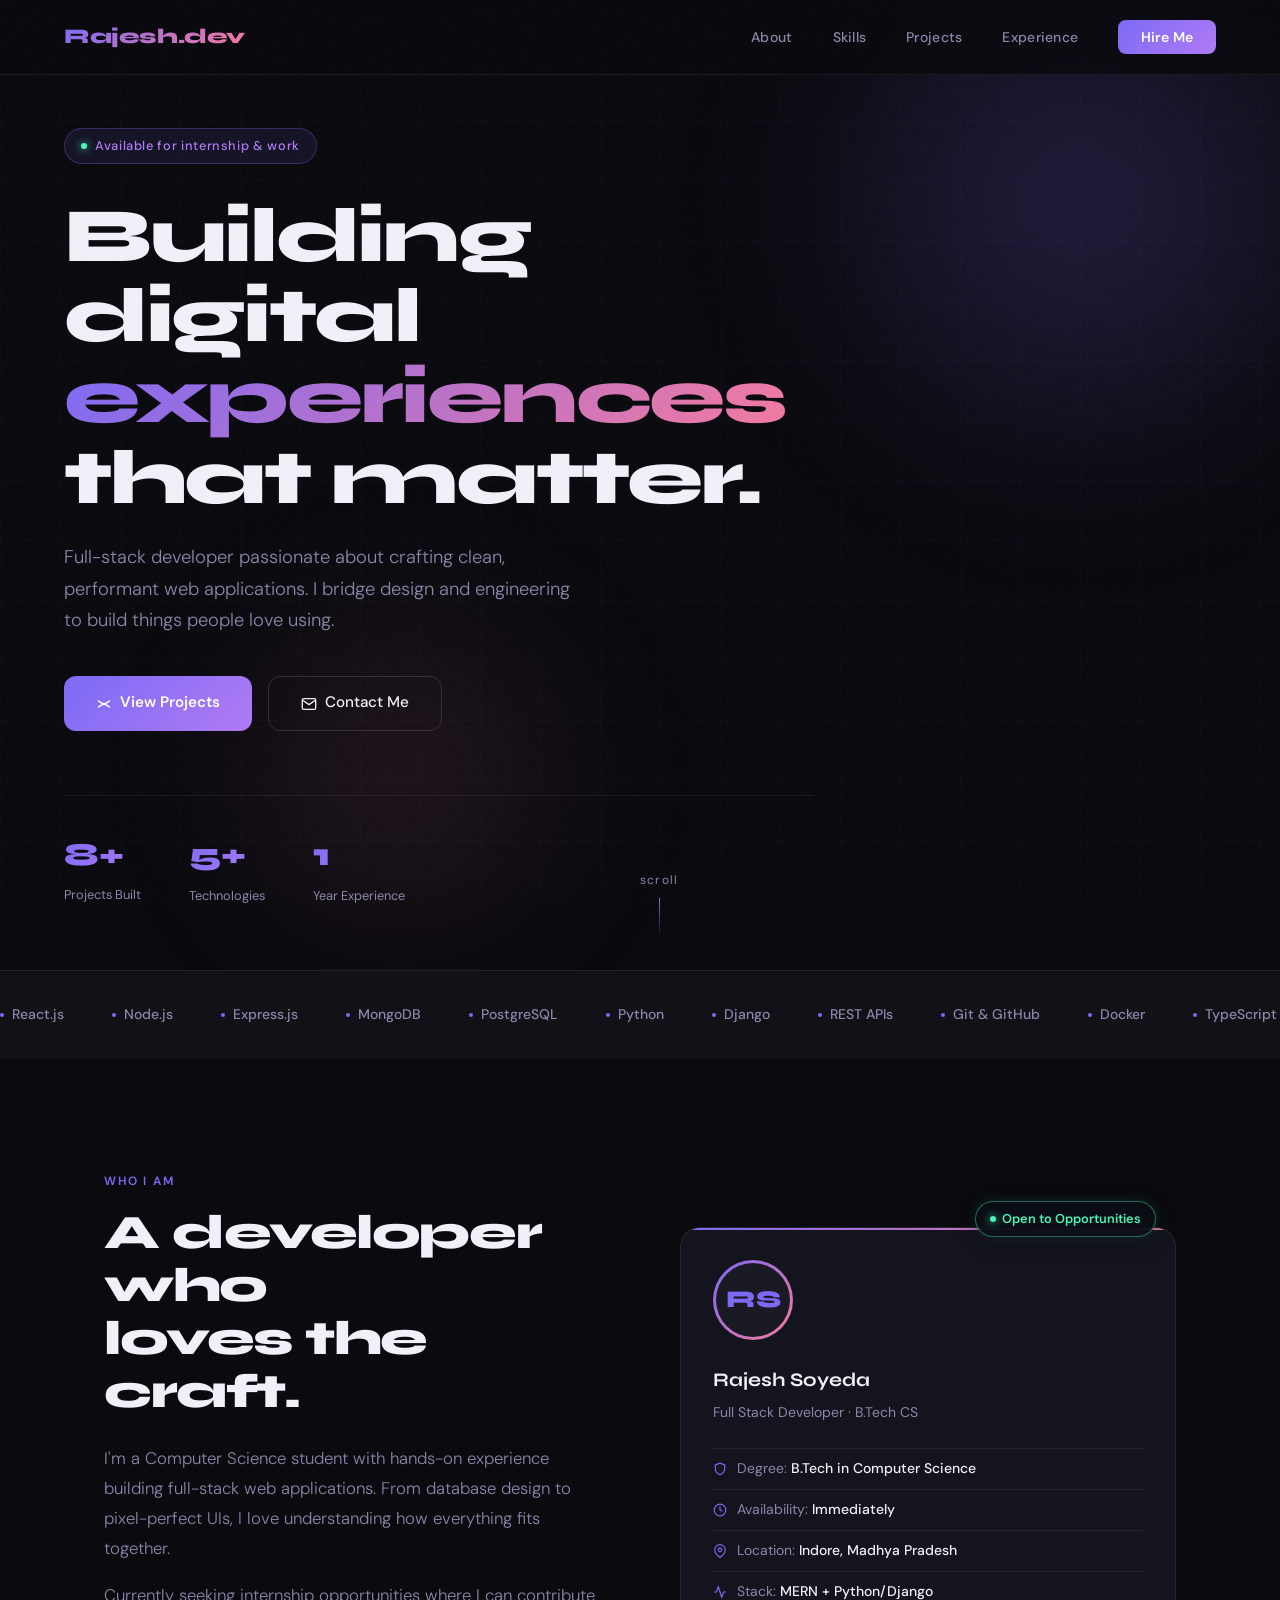
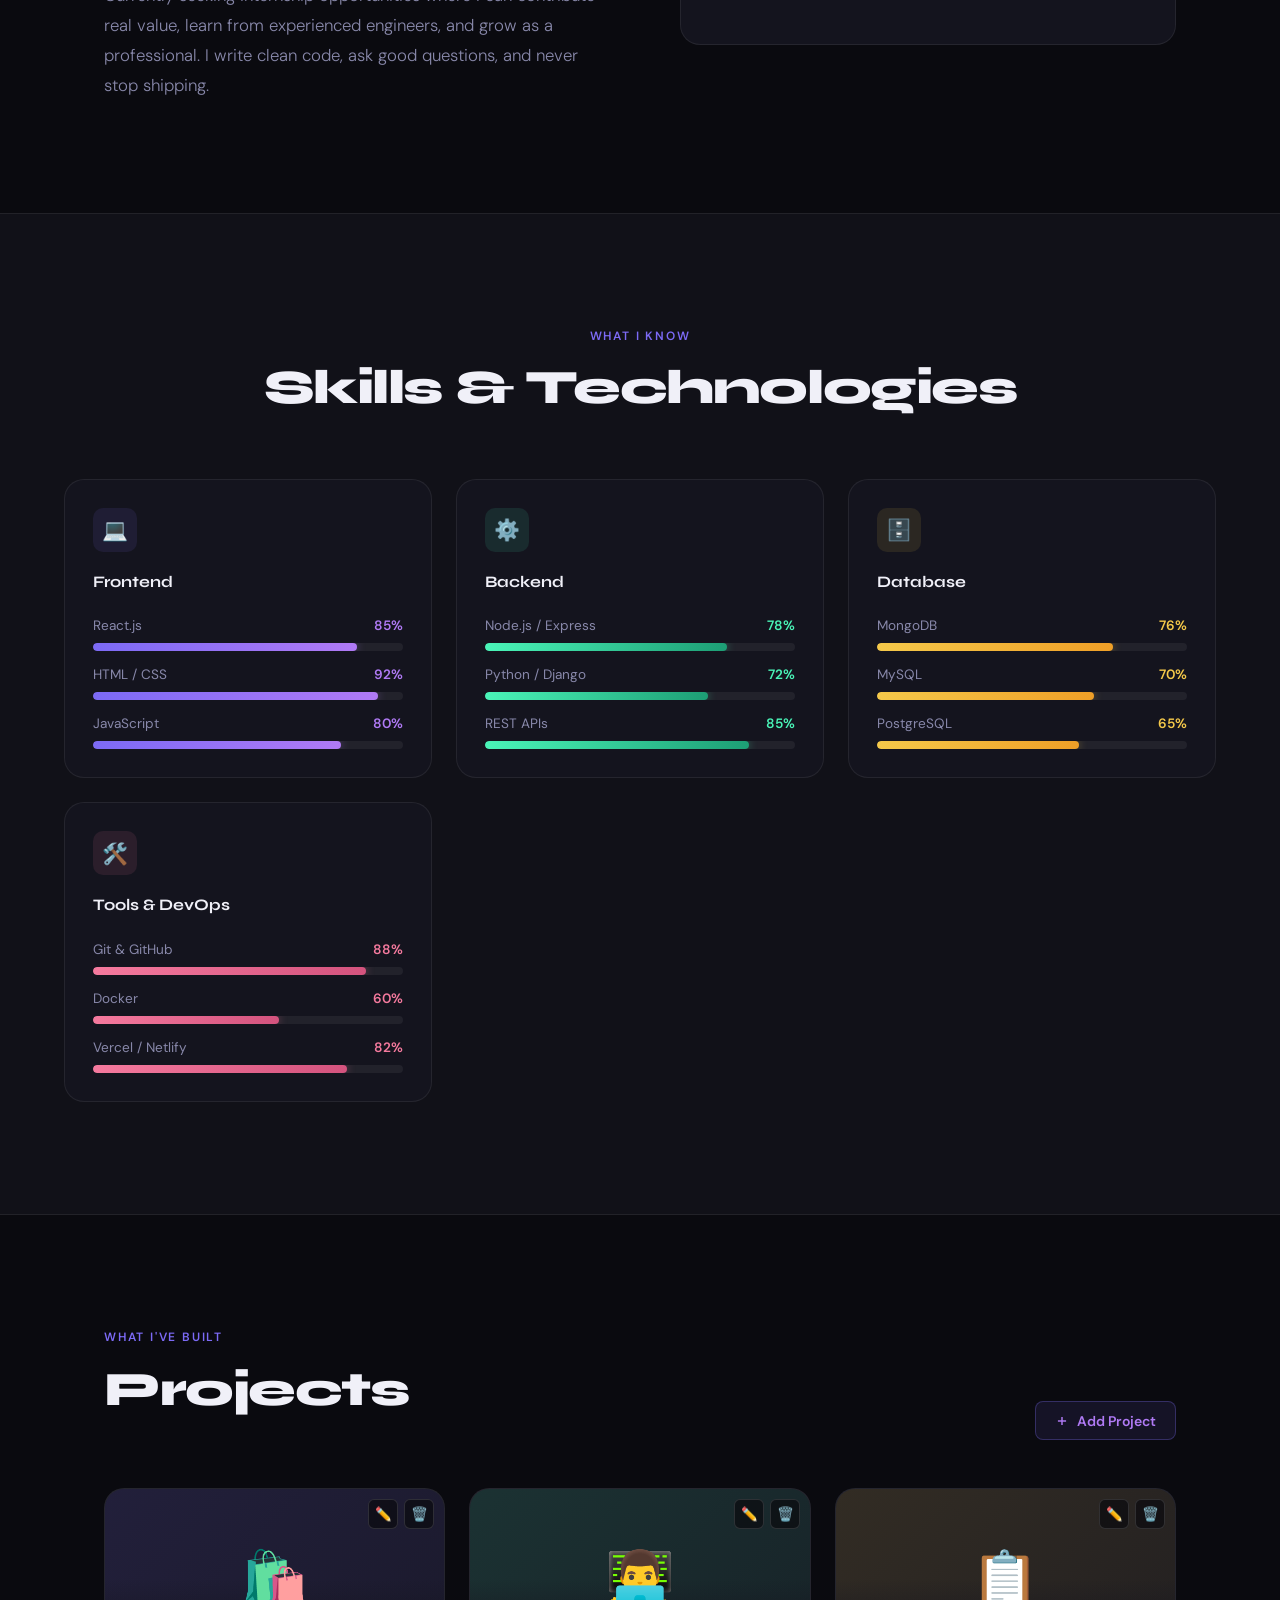
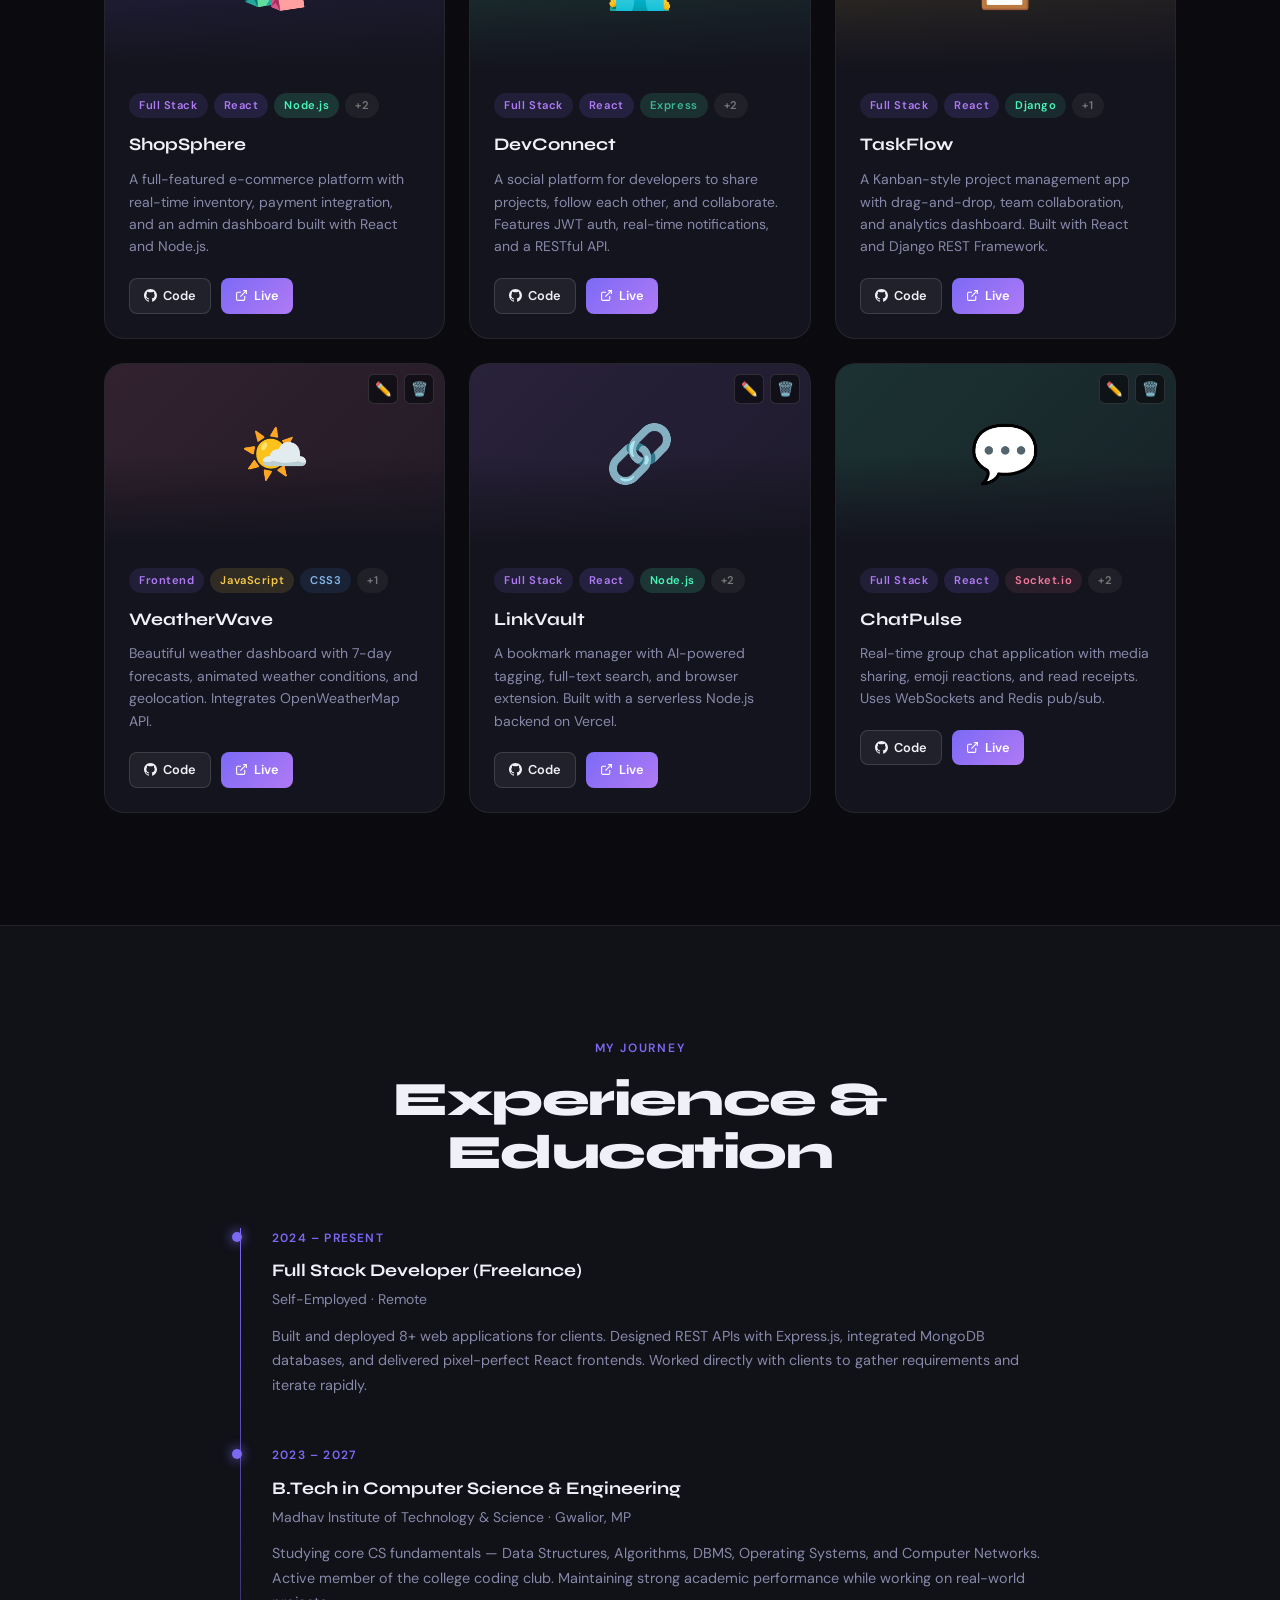
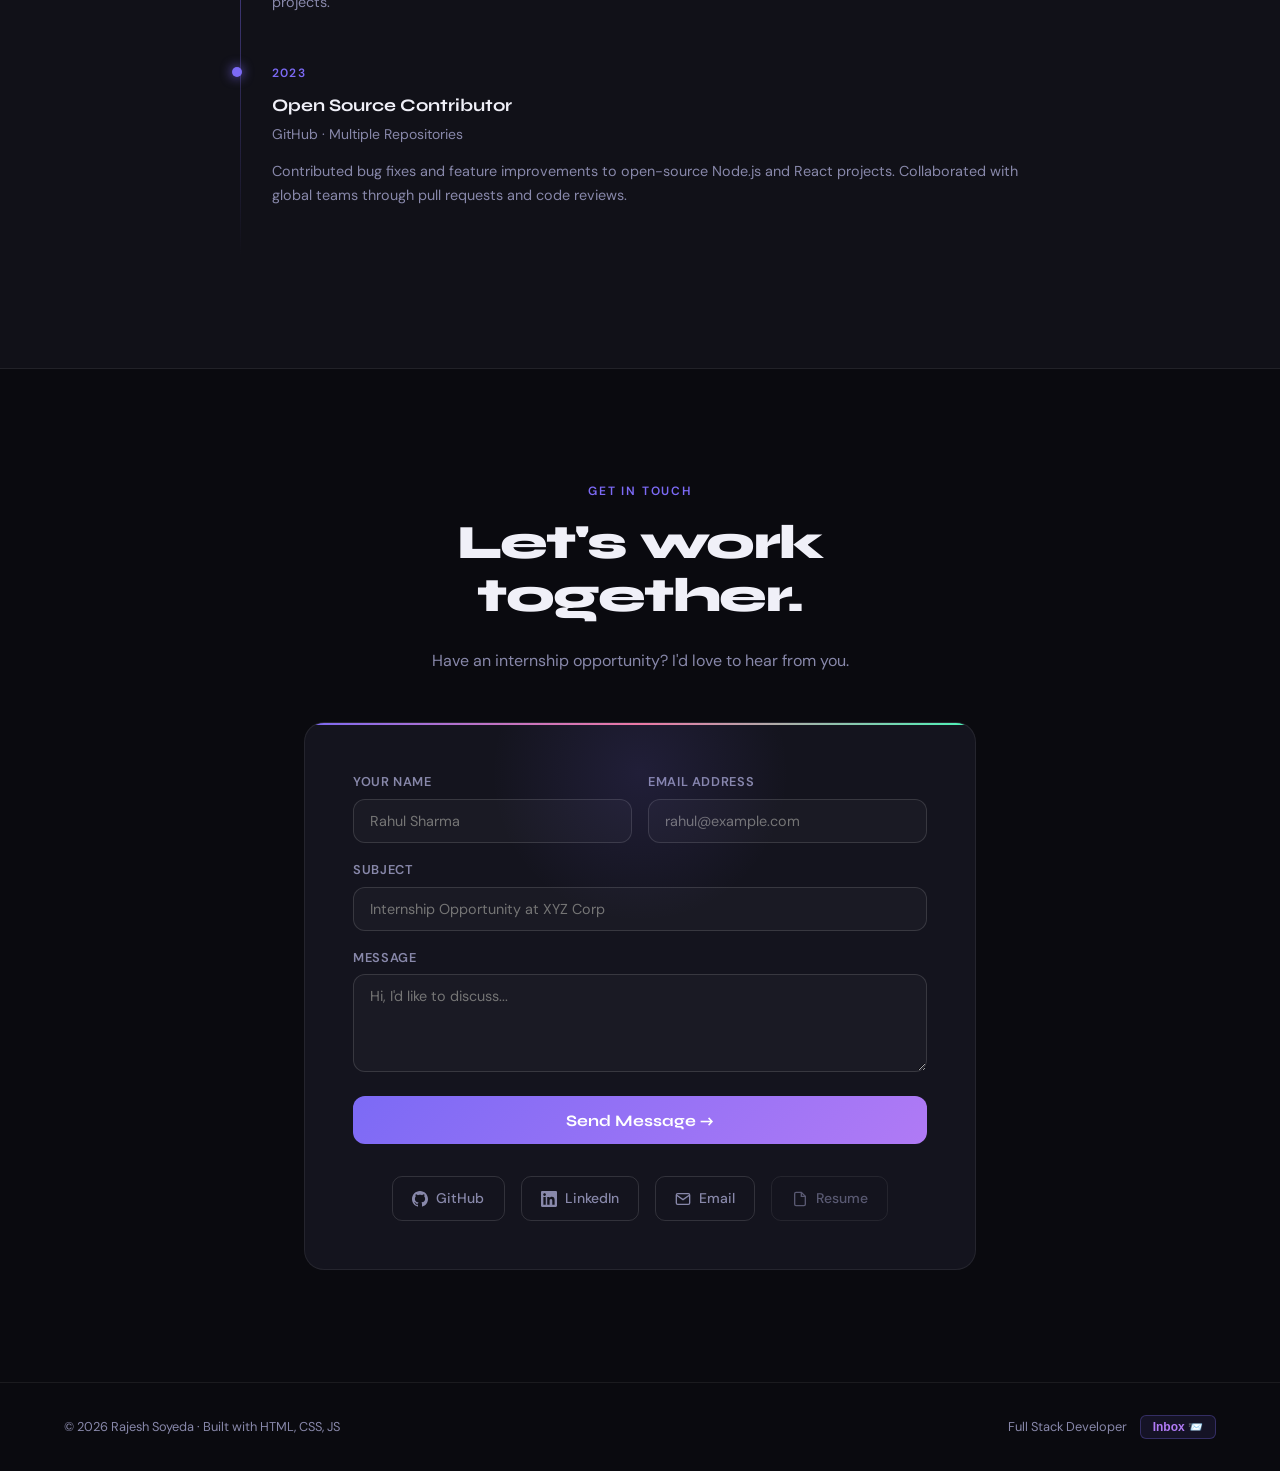
==== commit e4b35750: "fix: add escapeHtml helper function to fix Inbox button click handler" ====
--- a/index.html
+++ b/index.html
@@ -659,6 +659,16 @@
 }
 
 // ─── INBOX MODAL HANDLERS ───
+function escapeHtml(str) {
+  if (!str) return '';
+  return String(str)
+    .replace(/&/g, '&amp;')
+    .replace(/</g, '&lt;')
+    .replace(/>/g, '&gt;')
+    .replace(/"/g, '&quot;')
+    .replace(/'/g, '&#039;');
+}
+
 function openInboxModal() {
   renderInboxMessages();
   document.getElementById('inboxOverlay').classList.add('open');
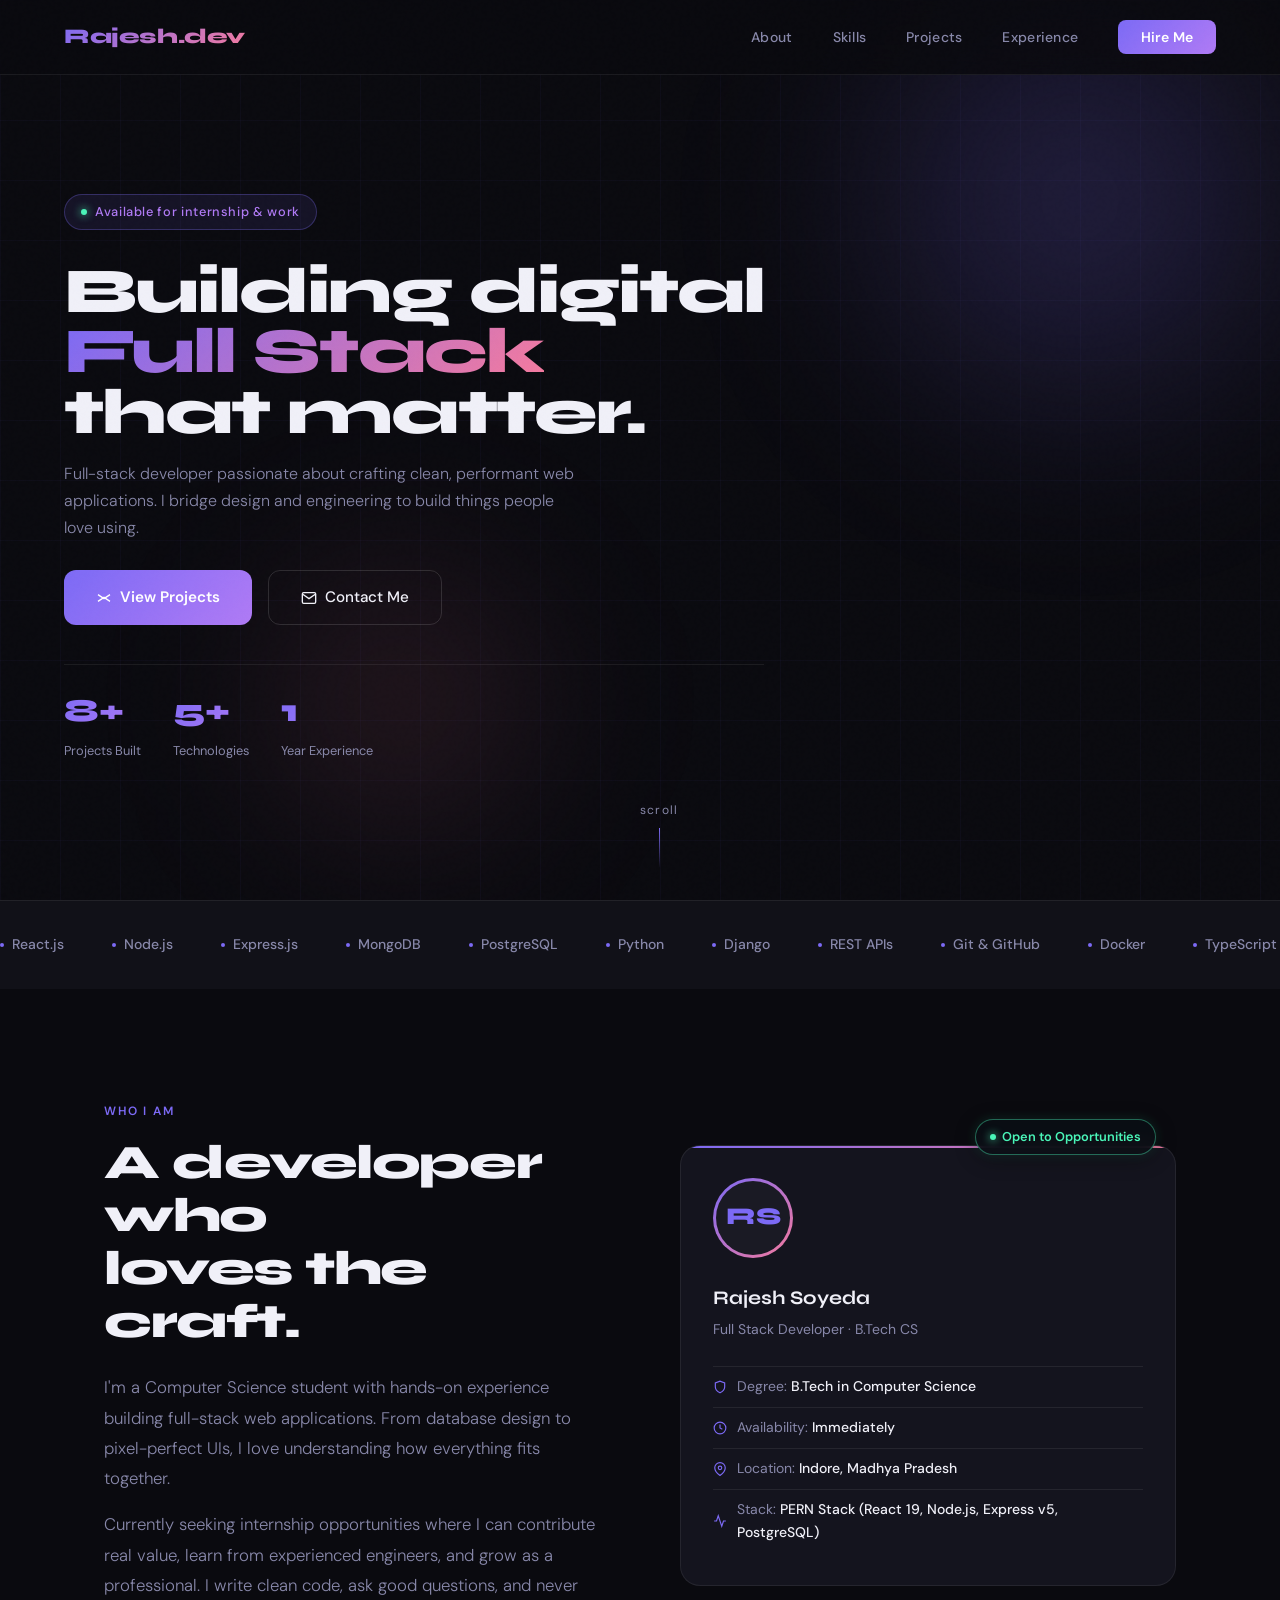
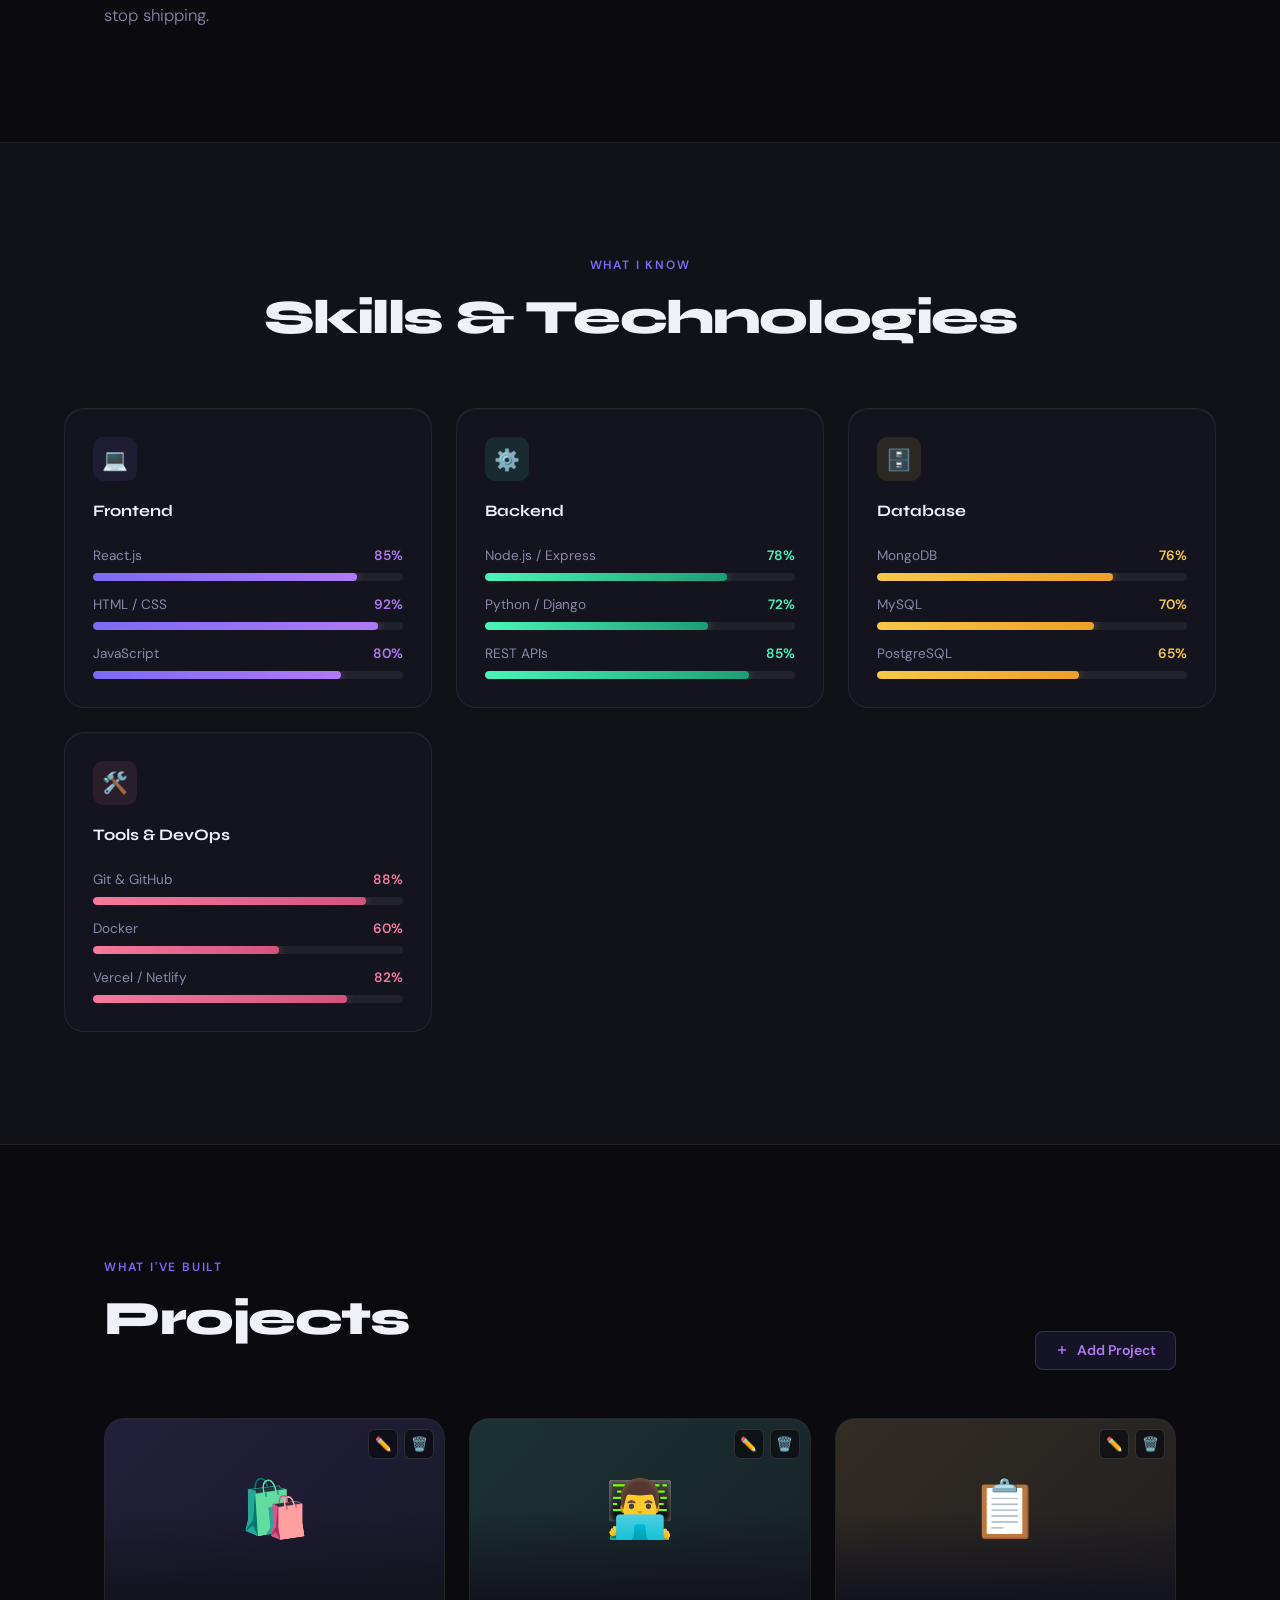
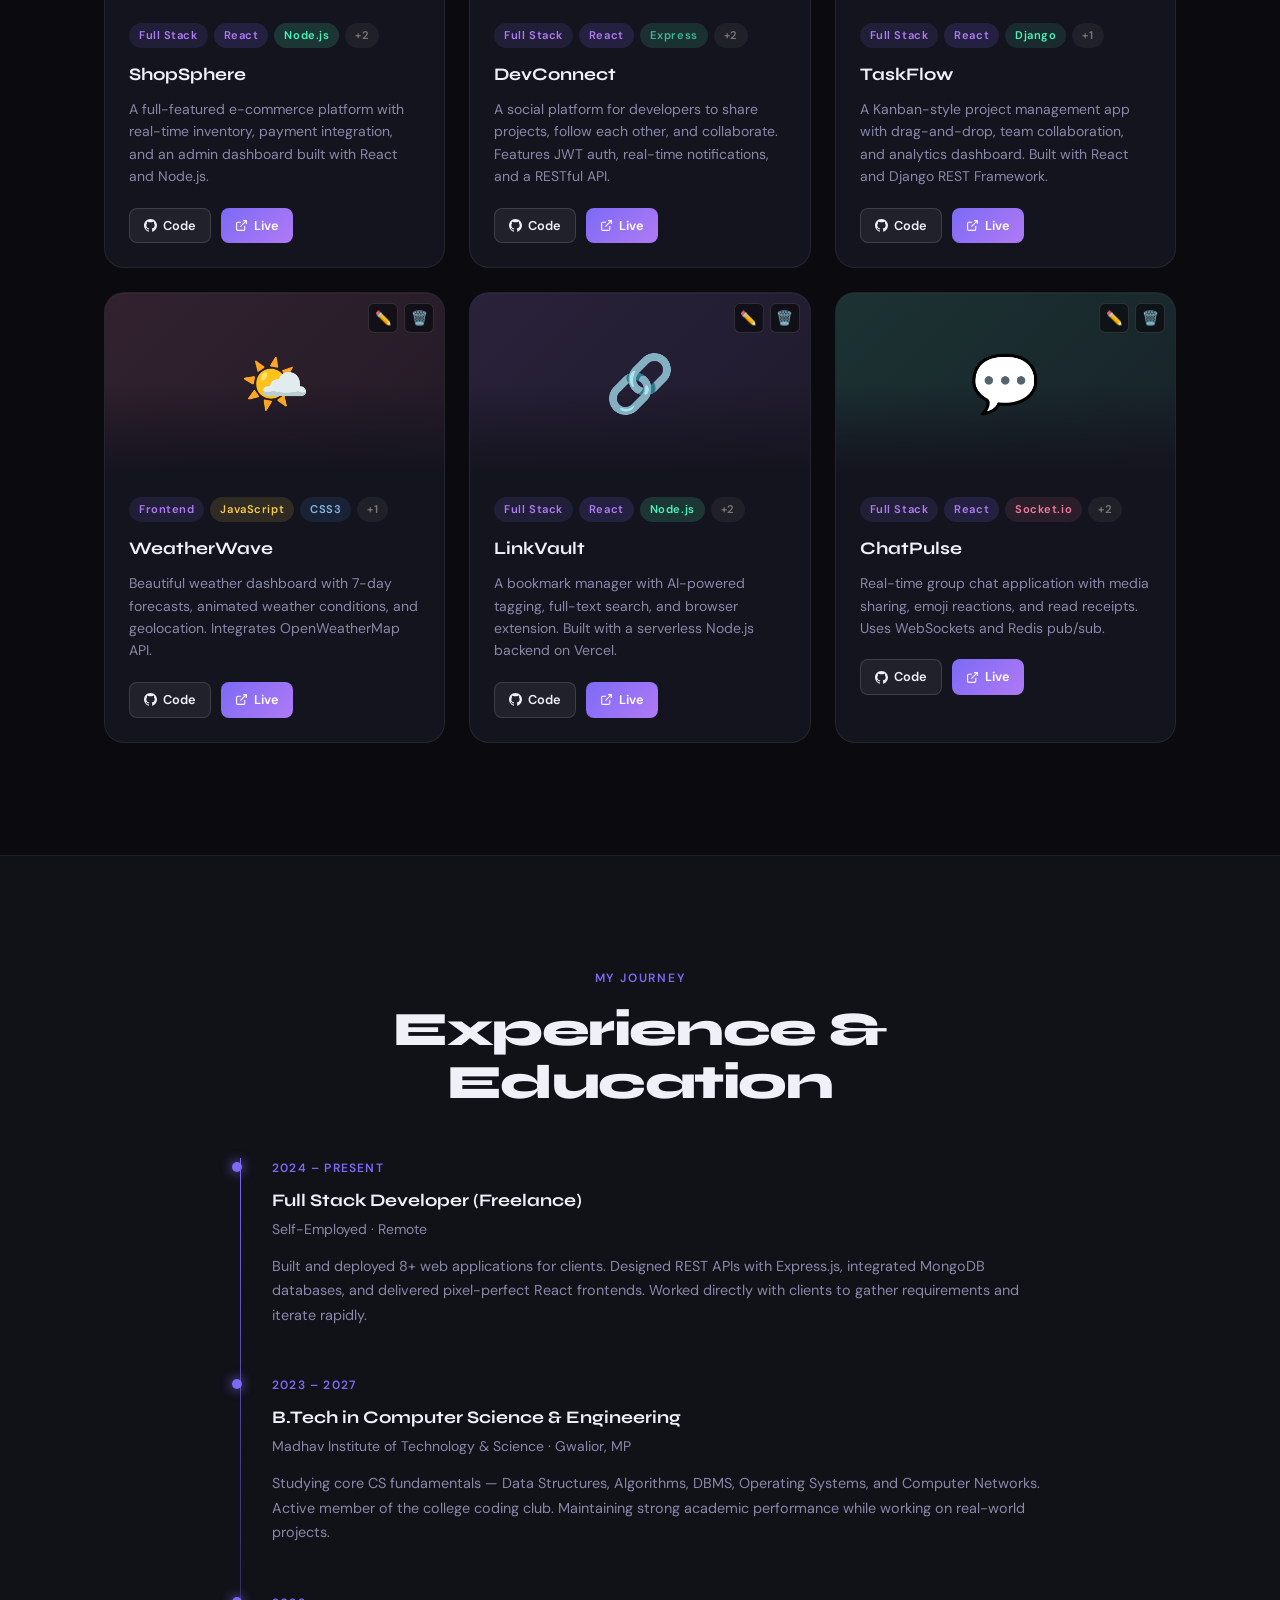
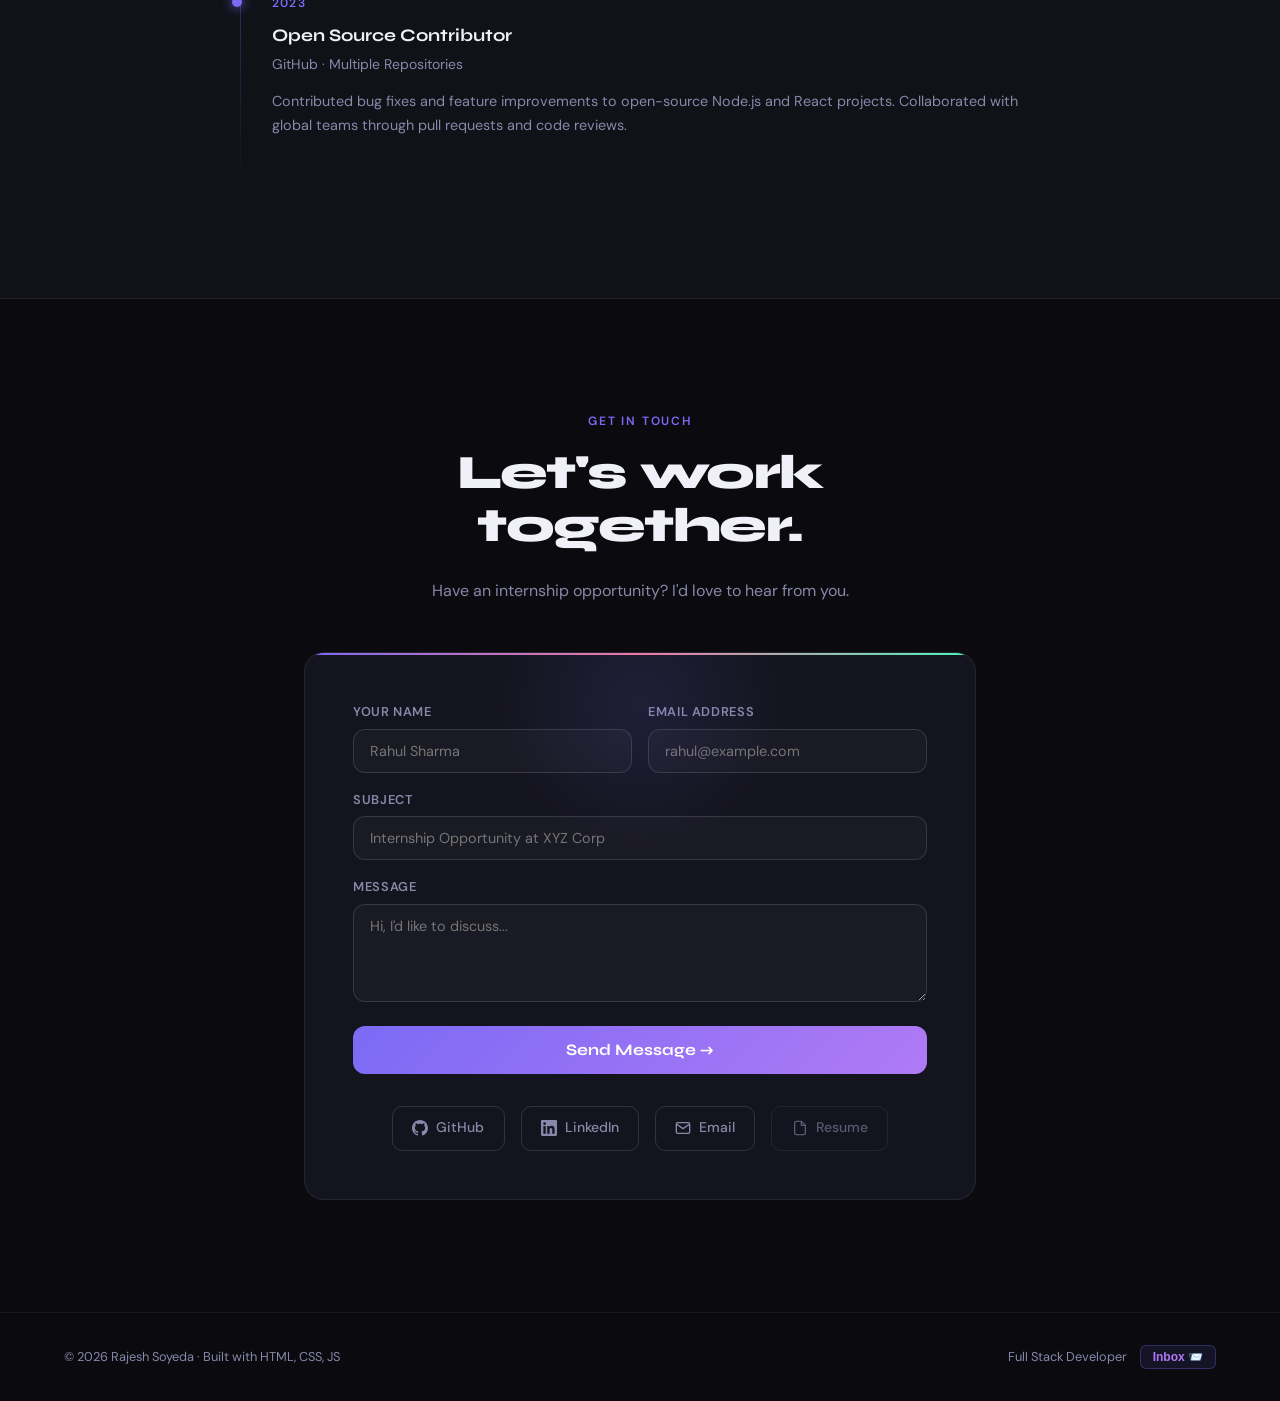
==== commit f616a00b: "style: update hero section styles for improved layout and typography feat: add hero animations for c" ====
--- a/index.html
+++ b/index.html
@@ -1,495 +1,563 @@
 <!DOCTYPE html>
 <html lang="en">
+
 <head>
-<meta charset="UTF-8">
-<meta name="viewport" content="width=device-width, initial-scale=1.0">
-<title>Portfolio — Full Stack Developer</title>
-<link href="https://fonts.googleapis.com/css2?family=Syne:wght@400;600;700;800&family=DM+Sans:ital,wght@0,300;0,400;0,500;1,300&display=swap" rel="stylesheet">
-<link rel="stylesheet" href="style.css">
+  <meta charset="UTF-8">
+  <meta name="viewport" content="width=device-width, initial-scale=1.0">
+  <title>Portfolio — Full Stack Developer</title>
+  <link
+    href="https://fonts.googleapis.com/css2?family=Syne:wght@400;600;700;800&family=DM+Sans:ital,wght@0,300;0,400;0,500;1,300&display=swap"
+    rel="stylesheet">
+  <link rel="stylesheet" href="style.css">
 </head>
+
 <body>
 
-<!-- NAV -->
-<nav>
-  <div class="nav-logo">Rajesh.dev</div>
-  <ul class="nav-links">
-    <li><a href="#about">About</a></li>
-    <li><a href="#skills">Skills</a></li>
-    <li><a href="#projects">Projects</a></li>
-    <li><a href="#experience">Experience</a></li>
-    <li><a href="#contact" class="nav-cta">Hire Me</a></li>
-  </ul>
-</nav>
-
-<!-- HERO -->
-<section id="hero">
-  <div class="hero-orb orb1"></div>
-  <div class="hero-orb orb2"></div>
-  <div class="hero-content">
-    <div class="hero-badge">
-      <span>Available for internship & work</span>
-    </div>
-    <h1 class="hero-title">
-      Building digital<br>
-      <span class="line2">experiences</span><br>
-      that matter.
-    </h1>
-    <p class="hero-sub">
-      Full-stack developer passionate about crafting clean, performant web applications. I bridge design and engineering to build things people love using.
-    </p>
-    <div class="hero-actions">
-      <a href="#projects" class="btn-primary">
-        <svg width="16" height="16" fill="none" stroke="currentColor" stroke-width="2" viewBox="0 0 24 24"><path d="M3 7l9 6 9-6M3 17l9-6 9 6"/></svg>
-        View Projects
-      </a>
-      <a href="#contact" class="btn-secondary">
-        <svg width="16" height="16" fill="none" stroke="currentColor" stroke-width="2" viewBox="0 0 24 24"><path d="M20 4H4c-1.1 0-2 .9-2 2v12c0 1.1.9 2 2 2h16c1.1 0 2-.9 2-2V6c0-1.1-.9-2-2-2z"/><polyline points="22,6 12,13 2,6"/></svg>
-        Contact Me
-      </a>
-    </div>
-    <div class="hero-stats">
+  <!-- NAV -->
+  <nav>
+    <div class="nav-logo">Rajesh.dev</div>
+    <ul class="nav-links">
+      <li><a href="#about">About</a></li>
+      <li><a href="#skills">Skills</a></li>
+      <li><a href="#projects">Projects</a></li>
+      <li><a href="#experience">Experience</a></li>
+      <li><a href="#contact" class="nav-cta">Hire Me</a></li>
+    </ul>
+  </nav>
+
+  <!-- HERO -->
+  <section id="hero">
+    <div class="hero-orb orb1"></div>
+    <div class="hero-orb orb2"></div>
+    <div class="hero-content">
+      <div class="hero-badge">
+        <span>Available for internship & work</span>
+      </div>
+      <h1 class="hero-title">
+        Building digital<br>
+        <span class="line2 typing-text">experiences</span><br>
+        that matter.
+      </h1>
+      <p class="hero-sub">
+        Full-stack developer passionate about crafting clean, performant web applications. I bridge design and
+        engineering to build things people love using.
+      </p>
+      <div class="hero-actions">
+        <a href="#projects" class="btn-primary">
+          <svg width="16" height="16" fill="none" stroke="currentColor" stroke-width="2" viewBox="0 0 24 24">
+            <path d="M3 7l9 6 9-6M3 17l9-6 9 6" />
+          </svg>
+          View Projects
+        </a>
+        <a href="#contact" class="btn-secondary">
+          <svg width="16" height="16" fill="none" stroke="currentColor" stroke-width="2" viewBox="0 0 24 24">
+            <path d="M20 4H4c-1.1 0-2 .9-2 2v12c0 1.1.9 2 2 2h16c1.1 0 2-.9 2-2V6c0-1.1-.9-2-2-2z" />
+            <polyline points="22,6 12,13 2,6" />
+          </svg>
+          Contact Me
+        </a>
+      </div>
+      <div class="hero-stats">
+        <div>
+          <div class="stat-num stat-number" data-count="8" data-target="8">0</div>
+          <div class="stat-label">Projects Built</div>
+        </div>
+        <div>
+          <div class="stat-num stat-number" data-count="5" data-target="10">0</div>
+          <div class="stat-label">Technologies</div>
+        </div>
+        <div>
+          <div class="stat-num stat-number" data-count="1" data-target="1">0</div>
+          <div class="stat-label">Year Experience</div>
+        </div>
+      </div>
+    </div>
+    <div class="scroll-indicator">
+      <span>scroll</span>
+      <div class="scroll-line"></div>
+    </div>
+  </section>
+
+  <!-- MARQUEE -->
+  <div class="marquee-section">
+    <div class="marquee-track" id="marquee">
+      <span class="marquee-item"><span class="marquee-dot"></span>React.js</span>
+      <span class="marquee-item"><span class="marquee-dot"></span>Node.js</span>
+      <span class="marquee-item"><span class="marquee-dot"></span>Express.js</span>
+      <span class="marquee-item"><span class="marquee-dot"></span>MongoDB</span>
+      <span class="marquee-item"><span class="marquee-dot"></span>PostgreSQL</span>
+      <span class="marquee-item"><span class="marquee-dot"></span>Python</span>
+      <span class="marquee-item"><span class="marquee-dot"></span>Django</span>
+      <span class="marquee-item"><span class="marquee-dot"></span>REST APIs</span>
+      <span class="marquee-item"><span class="marquee-dot"></span>Git & GitHub</span>
+      <span class="marquee-item"><span class="marquee-dot"></span>Docker</span>
+      <span class="marquee-item"><span class="marquee-dot"></span>TypeScript</span>
+      <span class="marquee-item"><span class="marquee-dot"></span>Vercel / Netlify</span>
+      <span class="marquee-item"><span class="marquee-dot"></span>React.js</span>
+      <span class="marquee-item"><span class="marquee-dot"></span>Node.js</span>
+      <span class="marquee-item"><span class="marquee-dot"></span>Express.js</span>
+      <span class="marquee-item"><span class="marquee-dot"></span>MongoDB</span>
+      <span class="marquee-item"><span class="marquee-dot"></span>PostgreSQL</span>
+      <span class="marquee-item"><span class="marquee-dot"></span>Python</span>
+      <span class="marquee-item"><span class="marquee-dot"></span>Django</span>
+      <span class="marquee-item"><span class="marquee-dot"></span>REST APIs</span>
+      <span class="marquee-item"><span class="marquee-dot"></span>Git & GitHub</span>
+      <span class="marquee-item"><span class="marquee-dot"></span>Docker</span>
+      <span class="marquee-item"><span class="marquee-dot"></span>TypeScript</span>
+      <span class="marquee-item"><span class="marquee-dot"></span>Vercel / Netlify</span>
+    </div>
+  </div>
+
+  <!-- ABOUT -->
+  <section id="about">
+    <div class="reveal">
+      <div class="section-label">Who I Am</div>
+      <h2 class="section-title">A developer who<br>loves the craft.</h2>
+      <p class="about-text">
+        I'm a Computer Science student with hands-on experience building full-stack web applications. From database
+        design to pixel-perfect UIs, I love understanding how everything fits together.
+      </p>
+      <p class="about-text">
+        Currently seeking internship opportunities where I can contribute real value, learn from experienced engineers,
+        and grow as a professional. I write clean code, ask good questions, and never stop shipping.
+      </p>
+    </div>
+    <div class="about-visual reveal">
+      <div class="floating-badge">
+        <span class="status-dot"></span>
+        Open to Opportunities
+      </div>
+      <div class="about-card">
+        <div class="avatar-ring">
+          <div class="avatar-inner">RS</div>
+        </div>
+        <div class="about-name">Rajesh Soyeda</div>
+        <div class="about-role">Full Stack Developer · B.Tech CS</div>
+        <div class="info-row">
+          <svg width="14" height="14" fill="none" stroke="currentColor" stroke-width="2" viewBox="0 0 24 24">
+            <path d="M12 22s8-4 8-10V5l-8-3-8 3v7c0 6 8 10 8 10z" />
+          </svg>
+          <span>Degree: <strong>B.Tech in Computer Science</strong></span>
+        </div>
+        <div class="info-row">
+          <svg width="14" height="14" fill="none" stroke="currentColor" stroke-width="2" viewBox="0 0 24 24">
+            <circle cx="12" cy="12" r="10" />
+            <polyline points="12 6 12 12 16 14" />
+          </svg>
+          <span>Availability: <strong>Immediately</strong></span>
+        </div>
+        <div class="info-row">
+          <svg width="14" height="14" fill="none" stroke="currentColor" stroke-width="2" viewBox="0 0 24 24">
+            <path d="M21 10c0 7-9 13-9 13s-9-6-9-13a9 9 0 0 1 18 0z" />
+            <circle cx="12" cy="10" r="3" />
+          </svg>
+          <span>Location: <strong>Indore, Madhya Pradesh</strong></span>
+        </div>
+        <div class="info-row">
+          <svg width="14" height="14" fill="none" stroke="currentColor" stroke-width="2" viewBox="0 0 24 24">
+            <polyline points="22 12 18 12 15 21 9 3 6 12 2 12" />
+          </svg>
+          <span>Stack: <strong>PERN Stack (React 19, Node.js, Express v5, PostgreSQL)</strong></span>
+        </div>
+      </div>
+    </div>
+  </section>
+
+  <!-- SKILLS -->
+  <section id="skills">
+    <div class="skills-inner">
+      <div class="skills-header reveal">
+        <div class="section-label">What I Know</div>
+        <h2 class="section-title">Skills & Technologies</h2>
+      </div>
+      <div class="skills-grid" id="skillsGrid">
+
+        <div class="skill-category reveal glass-card">
+          <div class="cat-icon cat-icon-purple">💻</div>
+          <div class="cat-title">Frontend</div>
+          <div class="skill-bars">
+            <div class="skill-item">
+              <div class="skill-meta"><span>React.js</span><span class="percent-purple">85%</span></div>
+              <div class="skill-bar-bg">
+                <div class="skill-bar-fill bar-purple w-85" data-w="85%" data-percentage="85%"></div>
+              </div>
+            </div>
+            <div class="skill-item">
+              <div class="skill-meta"><span>HTML / CSS</span><span class="percent-purple">92%</span></div>
+              <div class="skill-bar-bg">
+                <div class="skill-bar-fill bar-purple w-92" data-w="92%" data-percentage="92%"></div>
+              </div>
+            </div>
+            <div class="skill-item">
+              <div class="skill-meta"><span>JavaScript</span><span class="percent-purple">80%</span></div>
+              <div class="skill-bar-bg">
+                <div class="skill-bar-fill bar-purple w-80" data-w="80%" data-percentage="80%"></div>
+              </div>
+            </div>
+          </div>
+        </div>
+
+        <div class="skill-category reveal glass-card">
+          <div class="cat-icon cat-icon-green">⚙️</div>
+          <div class="cat-title">Backend</div>
+          <div class="skill-bars">
+            <div class="skill-item">
+              <div class="skill-meta"><span>Node.js / Express</span><span class="percent-green">78%</span></div>
+              <div class="skill-bar-bg">
+                <div class="skill-bar-fill bar-green w-78" data-w="78%" data-percentage="78%"></div>
+              </div>
+            </div>
+            <div class="skill-item">
+              <div class="skill-meta"><span>Python / Django</span><span class="percent-green">72%</span></div>
+              <div class="skill-bar-bg">
+                <div class="skill-bar-fill bar-green w-72" data-w="72%" data-percentage="72%"></div>
+              </div>
+            </div>
+            <div class="skill-item">
+              <div class="skill-meta"><span>REST APIs</span><span class="percent-green">85%</span></div>
+              <div class="skill-bar-bg">
+                <div class="skill-bar-fill bar-green w-85" data-w="85%" data-percentage="85%"></div>
+              </div>
+            </div>
+          </div>
+        </div>
+
+        <div class="skill-category reveal glass-card">
+          <div class="cat-icon cat-icon-amber">🗄️</div>
+          <div class="cat-title">Database</div>
+          <div class="skill-bars">
+            <div class="skill-item">
+              <div class="skill-meta"><span>MongoDB</span><span class="percent-amber">76%</span></div>
+              <div class="skill-bar-bg">
+                <div class="skill-bar-fill bar-amber w-76" data-w="76%" data-percentage="76%"></div>
+              </div>
+            </div>
+            <div class="skill-item">
+              <div class="skill-meta"><span>MySQL</span><span class="percent-amber">70%</span></div>
+              <div class="skill-bar-bg">
+                <div class="skill-bar-fill bar-amber w-70" data-w="70%" data-percentage="70%"></div>
+              </div>
+            </div>
+            <div class="skill-item">
+              <div class="skill-meta"><span>PostgreSQL</span><span class="percent-amber">65%</span></div>
+              <div class="skill-bar-bg">
+                <div class="skill-bar-fill bar-amber w-65" data-w="65%" data-percentage="65%"></div>
+              </div>
+            </div>
+          </div>
+        </div>
+
+        <div class="skill-category reveal glass-card">
+          <div class="cat-icon cat-icon-pink">🛠️</div>
+          <div class="cat-title">Tools & DevOps</div>
+          <div class="skill-bars">
+            <div class="skill-item">
+              <div class="skill-meta"><span>Git & GitHub</span><span class="percent-pink">88%</span></div>
+              <div class="skill-bar-bg">
+                <div class="skill-bar-fill bar-pink w-88" data-w="88%" data-percentage="88%"></div>
+              </div>
+            </div>
+            <div class="skill-item">
+              <div class="skill-meta"><span>Docker</span><span class="percent-pink">60%</span></div>
+              <div class="skill-bar-bg">
+                <div class="skill-bar-fill bar-pink w-60" data-w="60%" data-percentage="60%"></div>
+              </div>
+            </div>
+            <div class="skill-item">
+              <div class="skill-meta"><span>Vercel / Netlify</span><span class="percent-pink">82%</span></div>
+              <div class="skill-bar-bg">
+                <div class="skill-bar-fill bar-pink w-82" data-w="82%" data-percentage="82%"></div>
+              </div>
+            </div>
+          </div>
+        </div>
+
+      </div>
+    </div>
+  </section>
+
+  <!-- PROJECTS -->
+  <section id="projects">
+    <div class="projects-header reveal">
       <div>
-        <div class="stat-num" data-count="8">0</div>
-        <div class="stat-label">Projects Built</div>
-      </div>
-      <div>
-        <div class="stat-num" data-count="5">0</div>
-        <div class="stat-label">Technologies</div>
-      </div>
-      <div>
-        <div class="stat-num" data-count="1">0</div>
-        <div class="stat-label">Year Experience</div>
-      </div>
+        <div class="section-label">What I've Built</div>
+        <h2 class="section-title">Projects</h2>
+      </div>
+      <button class="add-project-btn" onclick="openModal()">
+        <svg width="14" height="14" fill="none" stroke="currentColor" stroke-width="2.5" viewBox="0 0 24 24">
+          <line x1="12" y1="5" x2="12" y2="19" />
+          <line x1="5" y1="12" x2="19" y2="12" />
+        </svg>
+        Add Project
+      </button>
+    </div>
+    <div class="projects-grid" id="projectsGrid"></div>
+  </section>
+
+  <!-- EXPERIENCE -->
+  <section id="experience">
+    <div class="exp-inner">
+      <div class="reveal text-center">
+        <div class="section-label">My Journey</div>
+        <h2 class="section-title">Experience & Education</h2>
+      </div>
+      <div class="timeline">
+        <div class="timeline-item reveal">
+          <div class="tl-date">2024 – Present</div>
+          <div class="tl-title">Full Stack Developer (Freelance)</div>
+          <div class="tl-company">Self-Employed · Remote</div>
+          <div class="tl-desc">Built and deployed 8+ web applications for clients. Designed REST APIs with Express.js,
+            integrated MongoDB databases, and delivered pixel-perfect React frontends. Worked directly with clients to
+            gather requirements and iterate rapidly.</div>
+        </div>
+        <div class="timeline-item reveal">
+          <div class="tl-date">2023 – 2027</div>
+          <div class="tl-title">B.Tech in Computer Science & Engineering</div>
+          <div class="tl-company">Madhav Institute of Technology & Science · Gwalior, MP</div>
+          <div class="tl-desc">Studying core CS fundamentals — Data Structures, Algorithms, DBMS, Operating Systems, and
+            Computer Networks. Active member of the college coding club. Maintaining strong academic performance while
+            working on real-world projects.</div>
+        </div>
+        <div class="timeline-item reveal">
+          <div class="tl-date">2023</div>
+          <div class="tl-title">Open Source Contributor</div>
+          <div class="tl-company">GitHub · Multiple Repositories</div>
+          <div class="tl-desc">Contributed bug fixes and feature improvements to open-source Node.js and React projects.
+            Collaborated with global teams through pull requests and code reviews.</div>
+        </div>
+      </div>
+    </div>
+  </section>
+
+  <!-- CONTACT -->
+  <section id="contact">
+    <div class="reveal">
+      <div class="section-label">Get In Touch</div>
+      <h2 class="section-title">Let's work together.</h2>
+      <p class="contact-sub">Have an internship opportunity? I'd love to hear from you.</p>
+    </div>
+    <div class="contact-wrapper reveal">
+      <div class="contact-glow"></div>
+      <div class="contact-form">
+        <div class="form-grid">
+          <div class="form-row">
+            <div class="form-group">
+              <label class="form-label">YOUR NAME</label>
+              <input class="form-input" id="cName" type="text" placeholder="Rahul Sharma">
+            </div>
+            <div class="form-group">
+              <label class="form-label">EMAIL ADDRESS</label>
+              <input class="form-input" id="cEmail" type="email" placeholder="rahul@example.com">
+            </div>
+          </div>
+          <div class="form-group">
+            <label class="form-label">SUBJECT</label>
+            <input class="form-input" id="cSubject" type="text" placeholder="Internship Opportunity at XYZ Corp">
+          </div>
+          <div class="form-group">
+            <label class="form-label">MESSAGE</label>
+            <textarea class="form-textarea" id="cMessage" rows="4" placeholder="Hi, I'd like to discuss..."></textarea>
+          </div>
+          <button class="submit-btn" onclick="sendMessage()">Send Message →</button>
+        </div>
+      </div>
+      <div class="contact-socials">
+        <a class="social-link" href="https://github.com/rajeshsoyeda-hash" target="_blank" rel="noopener noreferrer">
+          <svg width="16" height="16" viewBox="0 0 24 24" fill="currentColor">
+            <path
+              d="M12 0c-6.626 0-12 5.373-12 12 0 5.302 3.438 9.8 8.207 11.387.599.111.793-.261.793-.577v-2.234c-3.338.726-4.033-1.416-4.033-1.416-.546-1.387-1.333-1.756-1.333-1.756-1.089-.745.083-.729.083-.729 1.205.084 1.839 1.237 1.839 1.237 1.07 1.834 2.807 1.304 3.492.997.107-.775.418-1.305.762-1.604-2.665-.305-5.467-1.334-5.467-5.931 0-1.311.469-2.381 1.236-3.221-.124-.303-.535-1.524.117-3.176 0 0 1.008-.322 3.301 1.23.957-.266 1.983-.399 3.003-.404 1.02.005 2.047.138 3.006.404 2.291-1.552 3.297-1.23 3.297-1.23.653 1.653.242 2.874.118 3.176.77.84 1.235 1.911 1.235 3.221 0 4.609-2.807 5.624-5.479 5.921.43.372.823 1.102.823 2.222v3.293c0 .319.192.694.801.576 4.765-1.589 8.199-6.086 8.199-11.386 0-6.627-5.373-12-12-12z" />
+          </svg>
+          GitHub
+        </a>
+        <a class="social-link" href="https://www.linkedin.com/in/rajesh-soyeda-375a48291" target="_blank"
+          rel="noopener noreferrer">
+          <svg width="16" height="16" viewBox="0 0 24 24" fill="currentColor">
+            <path
+              d="M20.447 20.452h-3.554v-5.569c0-1.328-.027-3.037-1.852-3.037-1.853 0-2.136 1.445-2.136 2.939v5.667H9.351V9h3.414v1.561h.046c.477-.9 1.637-1.85 3.37-1.85 3.601 0 4.267 2.37 4.267 5.455v6.286zM5.337 7.433c-1.144 0-2.063-.926-2.063-2.065 0-1.138.92-2.063 2.063-2.063 1.14 0 2.064.925 2.064 2.063 0 1.139-.925 2.065-2.064 2.065zm1.782 13.019H3.555V9h3.564v11.452zM22.225 0H1.771C.792 0 0 .774 0 1.729v20.542C0 23.227.792 24 1.771 24h20.451C23.2 24 24 23.227 24 22.271V1.729C24 .774 23.2 0 22.222 0h.003z" />
+          </svg>
+          LinkedIn
+        </a>
+        <a class="social-link" href="mailto:rajeshsoyeda@gmail.com">
+          <svg width="16" height="16" fill="none" stroke="currentColor" stroke-width="2" viewBox="0 0 24 24">
+            <path d="M4 4h16c1.1 0 2 .9 2 2v12c0 1.1-.9 2-2 2H4c-1.1 0-2-.9-2-2V6c0-1.1.9-2 2-2z" />
+            <polyline points="22,6 12,13 2,6" />
+          </svg>
+          Email
+        </a>
+        <a class="social-link social-link-disabled" href="#" title="Resume coming soon">
+          <svg width="16" height="16" fill="none" stroke="currentColor" stroke-width="2" viewBox="0 0 24 24">
+            <path d="M14 2H6a2 2 0 0 0-2 2v16a2 2 0 0 0 2 2h12a2 2 0 0 0 2-2V8z" />
+            <polyline points="14 2 14 8 20 8" />
+          </svg>
+          Resume
+        </a>
+      </div>
+    </div>
+  </section>
+
+  <!-- FOOTER -->
+  <footer>
+    <span>© 2026 Rajesh Soyeda · Built with HTML, CSS, JS</span>
+    <div>
+      <span class="footer-role">Full Stack Developer</span>
+      <button class="view-messages-btn" onclick="openInboxModal()" title="View received messages">Inbox 📨</button>
+    </div>
+  </footer>
+
+  <!-- INBOX MODAL -->
+  <div class="modal-overlay" id="inboxOverlay" onclick="closeInboxOutside(event)">
+    <div class="modal">
+      <button class="close-btn" onclick="closeInboxModal()">✕</button>
+      <div class="modal-title">Received Messages 📨</div>
+      <div class="modal-sub">Messages sent from your contact form (also forwarded to your Gmail).</div>
+      <div class="inbox-list" id="inboxList"></div>
     </div>
   </div>
-  <div class="scroll-indicator">
-    <span>scroll</span>
-    <div class="scroll-line"></div>
-  </div>
-</section>
-
-<!-- MARQUEE -->
-<div class="marquee-section">
-  <div class="marquee-track" id="marquee">
-    <span class="marquee-item"><span class="marquee-dot"></span>React.js</span>
-    <span class="marquee-item"><span class="marquee-dot"></span>Node.js</span>
-    <span class="marquee-item"><span class="marquee-dot"></span>Express.js</span>
-    <span class="marquee-item"><span class="marquee-dot"></span>MongoDB</span>
-    <span class="marquee-item"><span class="marquee-dot"></span>PostgreSQL</span>
-    <span class="marquee-item"><span class="marquee-dot"></span>Python</span>
-    <span class="marquee-item"><span class="marquee-dot"></span>Django</span>
-    <span class="marquee-item"><span class="marquee-dot"></span>REST APIs</span>
-    <span class="marquee-item"><span class="marquee-dot"></span>Git & GitHub</span>
-    <span class="marquee-item"><span class="marquee-dot"></span>Docker</span>
-    <span class="marquee-item"><span class="marquee-dot"></span>TypeScript</span>
-    <span class="marquee-item"><span class="marquee-dot"></span>Vercel / Netlify</span>
-    <span class="marquee-item"><span class="marquee-dot"></span>React.js</span>
-    <span class="marquee-item"><span class="marquee-dot"></span>Node.js</span>
-    <span class="marquee-item"><span class="marquee-dot"></span>Express.js</span>
-    <span class="marquee-item"><span class="marquee-dot"></span>MongoDB</span>
-    <span class="marquee-item"><span class="marquee-dot"></span>PostgreSQL</span>
-    <span class="marquee-item"><span class="marquee-dot"></span>Python</span>
-    <span class="marquee-item"><span class="marquee-dot"></span>Django</span>
-    <span class="marquee-item"><span class="marquee-dot"></span>REST APIs</span>
-    <span class="marquee-item"><span class="marquee-dot"></span>Git & GitHub</span>
-    <span class="marquee-item"><span class="marquee-dot"></span>Docker</span>
-    <span class="marquee-item"><span class="marquee-dot"></span>TypeScript</span>
-    <span class="marquee-item"><span class="marquee-dot"></span>Vercel / Netlify</span>
-  </div>
-</div>
-
-<!-- ABOUT -->
-<section id="about">
-  <div class="reveal">
-    <div class="section-label">Who I Am</div>
-    <h2 class="section-title">A developer who<br>loves the craft.</h2>
-    <p class="about-text">
-      I'm a Computer Science student with hands-on experience building full-stack web applications. From database design to pixel-perfect UIs, I love understanding how everything fits together.
-    </p>
-    <p class="about-text">
-      Currently seeking internship opportunities where I can contribute real value, learn from experienced engineers, and grow as a professional. I write clean code, ask good questions, and never stop shipping.
-    </p>
-  </div>
-  <div class="about-visual reveal">
-    <div class="floating-badge">
-      <span class="status-dot"></span>
-      Open to Opportunities
-    </div>
-    <div class="about-card">
-      <div class="avatar-ring">
-        <div class="avatar-inner">RS</div>
-      </div>
-      <div class="about-name">Rajesh Soyeda</div>
-      <div class="about-role">Full Stack Developer · B.Tech CS</div>
-      <div class="info-row">
-        <svg width="14" height="14" fill="none" stroke="currentColor" stroke-width="2" viewBox="0 0 24 24"><path d="M12 22s8-4 8-10V5l-8-3-8 3v7c0 6 8 10 8 10z"/></svg>
-        <span>Degree: <strong>B.Tech in Computer Science</strong></span>
-      </div>
-      <div class="info-row">
-        <svg width="14" height="14" fill="none" stroke="currentColor" stroke-width="2" viewBox="0 0 24 24"><circle cx="12" cy="12" r="10"/><polyline points="12 6 12 12 16 14"/></svg>
-        <span>Availability: <strong>Immediately</strong></span>
-      </div>
-      <div class="info-row">
-        <svg width="14" height="14" fill="none" stroke="currentColor" stroke-width="2" viewBox="0 0 24 24"><path d="M21 10c0 7-9 13-9 13s-9-6-9-13a9 9 0 0 1 18 0z"/><circle cx="12" cy="10" r="3"/></svg>
-        <span>Location: <strong>Indore, Madhya Pradesh</strong></span>
-      </div>
-      <div class="info-row">
-        <svg width="14" height="14" fill="none" stroke="currentColor" stroke-width="2" viewBox="0 0 24 24"><polyline points="22 12 18 12 15 21 9 3 6 12 2 12"/></svg>
-        <span>Stack: <strong>MERN + Python/Django</strong></span>
-      </div>
-    </div>
-  </div>
-</section>
-
-<!-- SKILLS -->
-<section id="skills">
-  <div class="skills-inner">
-    <div class="skills-header reveal">
-      <div class="section-label">What I Know</div>
-      <h2 class="section-title">Skills & Technologies</h2>
-    </div>
-    <div class="skills-grid" id="skillsGrid">
-
-      <div class="skill-category reveal">
-        <div class="cat-icon cat-icon-purple">💻</div>
-        <div class="cat-title">Frontend</div>
-        <div class="skill-bars">
-          <div class="skill-item">
-            <div class="skill-meta"><span>React.js</span><span class="percent-purple">85%</span></div>
-            <div class="skill-bar-bg"><div class="skill-bar-fill bar-purple w-85" data-w="85%"></div></div>
-          </div>
-          <div class="skill-item">
-            <div class="skill-meta"><span>HTML / CSS</span><span class="percent-purple">92%</span></div>
-            <div class="skill-bar-bg"><div class="skill-bar-fill bar-purple w-92" data-w="92%"></div></div>
-          </div>
-          <div class="skill-item">
-            <div class="skill-meta"><span>JavaScript</span><span class="percent-purple">80%</span></div>
-            <div class="skill-bar-bg"><div class="skill-bar-fill bar-purple w-80" data-w="80%"></div></div>
-          </div>
-        </div>
-      </div>
-
-      <div class="skill-category reveal">
-        <div class="cat-icon cat-icon-green">⚙️</div>
-        <div class="cat-title">Backend</div>
-        <div class="skill-bars">
-          <div class="skill-item">
-            <div class="skill-meta"><span>Node.js / Express</span><span class="percent-green">78%</span></div>
-            <div class="skill-bar-bg"><div class="skill-bar-fill bar-green w-78" data-w="78%"></div></div>
-          </div>
-          <div class="skill-item">
-            <div class="skill-meta"><span>Python / Django</span><span class="percent-green">72%</span></div>
-            <div class="skill-bar-bg"><div class="skill-bar-fill bar-green w-72" data-w="72%"></div></div>
-          </div>
-          <div class="skill-item">
-            <div class="skill-meta"><span>REST APIs</span><span class="percent-green">85%</span></div>
-            <div class="skill-bar-bg"><div class="skill-bar-fill bar-green w-85" data-w="85%"></div></div>
-          </div>
-        </div>
-      </div>
-
-      <div class="skill-category reveal">
-        <div class="cat-icon cat-icon-amber">🗄️</div>
-        <div class="cat-title">Database</div>
-        <div class="skill-bars">
-          <div class="skill-item">
-            <div class="skill-meta"><span>MongoDB</span><span class="percent-amber">76%</span></div>
-            <div class="skill-bar-bg"><div class="skill-bar-fill bar-amber w-76" data-w="76%"></div></div>
-          </div>
-          <div class="skill-item">
-            <div class="skill-meta"><span>MySQL</span><span class="percent-amber">70%</span></div>
-            <div class="skill-bar-bg"><div class="skill-bar-fill bar-amber w-70" data-w="70%"></div></div>
-          </div>
-          <div class="skill-item">
-            <div class="skill-meta"><span>PostgreSQL</span><span class="percent-amber">65%</span></div>
-            <div class="skill-bar-bg"><div class="skill-bar-fill bar-amber w-65" data-w="65%"></div></div>
-          </div>
-        </div>
-      </div>
-
-      <div class="skill-category reveal">
-        <div class="cat-icon cat-icon-pink">🛠️</div>
-        <div class="cat-title">Tools & DevOps</div>
-        <div class="skill-bars">
-          <div class="skill-item">
-            <div class="skill-meta"><span>Git & GitHub</span><span class="percent-pink">88%</span></div>
-            <div class="skill-bar-bg"><div class="skill-bar-fill bar-pink w-88" data-w="88%"></div></div>
-          </div>
-          <div class="skill-item">
-            <div class="skill-meta"><span>Docker</span><span class="percent-pink">60%</span></div>
-            <div class="skill-bar-bg"><div class="skill-bar-fill bar-pink w-60" data-w="60%"></div></div>
-          </div>
-          <div class="skill-item">
-            <div class="skill-meta"><span>Vercel / Netlify</span><span class="percent-pink">82%</span></div>
-            <div class="skill-bar-bg"><div class="skill-bar-fill bar-pink w-82" data-w="82%"></div></div>
-          </div>
-        </div>
-      </div>
-
-    </div>
-  </div>
-</section>
-
-<!-- PROJECTS -->
-<section id="projects">
-  <div class="projects-header reveal">
-    <div>
-      <div class="section-label">What I've Built</div>
-      <h2 class="section-title">Projects</h2>
-    </div>
-    <button class="add-project-btn" onclick="openModal()">
-      <svg width="14" height="14" fill="none" stroke="currentColor" stroke-width="2.5" viewBox="0 0 24 24"><line x1="12" y1="5" x2="12" y2="19"/><line x1="5" y1="12" x2="19" y2="12"/></svg>
-      Add Project
-    </button>
-  </div>
-  <div class="projects-grid" id="projectsGrid"></div>
-</section>
-
-<!-- EXPERIENCE -->
-<section id="experience">
-  <div class="exp-inner">
-    <div class="reveal text-center">
-      <div class="section-label">My Journey</div>
-      <h2 class="section-title">Experience & Education</h2>
-    </div>
-    <div class="timeline">
-      <div class="timeline-item reveal">
-        <div class="tl-date">2024 – Present</div>
-        <div class="tl-title">Full Stack Developer (Freelance)</div>
-        <div class="tl-company">Self-Employed · Remote</div>
-        <div class="tl-desc">Built and deployed 8+ web applications for clients. Designed REST APIs with Express.js, integrated MongoDB databases, and delivered pixel-perfect React frontends. Worked directly with clients to gather requirements and iterate rapidly.</div>
-      </div>
-      <div class="timeline-item reveal">
-        <div class="tl-date">2023 – 2027</div>
-        <div class="tl-title">B.Tech in Computer Science & Engineering</div>
-        <div class="tl-company">Madhav Institute of Technology & Science · Gwalior, MP</div>
-        <div class="tl-desc">Studying core CS fundamentals — Data Structures, Algorithms, DBMS, Operating Systems, and Computer Networks. Active member of the college coding club. Maintaining strong academic performance while working on real-world projects.</div>
-      </div>
-      <div class="timeline-item reveal">
-        <div class="tl-date">2023</div>
-        <div class="tl-title">Open Source Contributor</div>
-        <div class="tl-company">GitHub · Multiple Repositories</div>
-        <div class="tl-desc">Contributed bug fixes and feature improvements to open-source Node.js and React projects. Collaborated with global teams through pull requests and code reviews.</div>
-      </div>
-    </div>
-  </div>
-</section>
-
-<!-- CONTACT -->
-<section id="contact">
-  <div class="reveal">
-    <div class="section-label">Get In Touch</div>
-    <h2 class="section-title">Let's work together.</h2>
-    <p class="contact-sub">Have an internship opportunity? I'd love to hear from you.</p>
-  </div>
-  <div class="contact-wrapper reveal">
-    <div class="contact-glow"></div>
-    <div class="contact-form">
+
+  <!-- ADD PROJECT MODAL -->
+  <div class="modal-overlay" id="modalOverlay" onclick="closeModalOutside(event)">
+    <div class="modal">
+      <button class="close-btn" onclick="closeModal()">✕</button>
+      <input type="hidden" id="pId">
+      <div class="modal-title" id="modalTitle">Add New Project</div>
+      <div class="modal-sub" id="modalSub">This will be saved to your local project database.</div>
       <div class="form-grid">
         <div class="form-row">
           <div class="form-group">
-            <label class="form-label">YOUR NAME</label>
-            <input class="form-input" id="cName" type="text" placeholder="Rahul Sharma">
+            <label class="form-label">PROJECT TITLE</label>
+            <input class="form-input" id="pTitle" placeholder="E-Commerce App">
           </div>
           <div class="form-group">
-            <label class="form-label">EMAIL ADDRESS</label>
-            <input class="form-input" id="cEmail" type="email" placeholder="rahul@example.com">
+            <label class="form-label">CATEGORY</label>
+            <select class="form-select" id="pCategory" title="Project Category" aria-label="Project Category">
+              <option value="Full Stack">Full Stack</option>
+              <option value="Frontend">Frontend</option>
+              <option value="Backend">Backend</option>
+              <option value="ML/AI">ML/AI</option>
+              <option value="Mobile">Mobile</option>
+            </select>
           </div>
         </div>
         <div class="form-group">
-          <label class="form-label">SUBJECT</label>
-          <input class="form-input" id="cSubject" type="text" placeholder="Internship Opportunity at XYZ Corp">
+          <label class="form-label">DESCRIPTION</label>
+          <textarea class="form-textarea" id="pDesc" placeholder="What does this project do?"></textarea>
         </div>
         <div class="form-group">
-          <label class="form-label">MESSAGE</label>
-          <textarea class="form-textarea" id="cMessage" rows="4" placeholder="Hi, I'd like to discuss..."></textarea>
-        </div>
-        <button class="submit-btn" onclick="sendMessage()">Send Message →</button>
-      </div>
-    </div>
-    <div class="contact-socials">
-      <a class="social-link" href="https://github.com/rajeshsoyeda-hash" target="_blank" rel="noopener noreferrer">
-        <svg width="16" height="16" viewBox="0 0 24 24" fill="currentColor"><path d="M12 0c-6.626 0-12 5.373-12 12 0 5.302 3.438 9.8 8.207 11.387.599.111.793-.261.793-.577v-2.234c-3.338.726-4.033-1.416-4.033-1.416-.546-1.387-1.333-1.756-1.333-1.756-1.089-.745.083-.729.083-.729 1.205.084 1.839 1.237 1.839 1.237 1.07 1.834 2.807 1.304 3.492.997.107-.775.418-1.305.762-1.604-2.665-.305-5.467-1.334-5.467-5.931 0-1.311.469-2.381 1.236-3.221-.124-.303-.535-1.524.117-3.176 0 0 1.008-.322 3.301 1.23.957-.266 1.983-.399 3.003-.404 1.02.005 2.047.138 3.006.404 2.291-1.552 3.297-1.23 3.297-1.23.653 1.653.242 2.874.118 3.176.77.84 1.235 1.911 1.235 3.221 0 4.609-2.807 5.624-5.479 5.921.43.372.823 1.102.823 2.222v3.293c0 .319.192.694.801.576 4.765-1.589 8.199-6.086 8.199-11.386 0-6.627-5.373-12-12-12z"/></svg>
-        GitHub
-      </a>
-      <a class="social-link" href="https://www.linkedin.com/in/rajesh-soyeda-375a48291" target="_blank" rel="noopener noreferrer">
-        <svg width="16" height="16" viewBox="0 0 24 24" fill="currentColor"><path d="M20.447 20.452h-3.554v-5.569c0-1.328-.027-3.037-1.852-3.037-1.853 0-2.136 1.445-2.136 2.939v5.667H9.351V9h3.414v1.561h.046c.477-.9 1.637-1.85 3.37-1.85 3.601 0 4.267 2.37 4.267 5.455v6.286zM5.337 7.433c-1.144 0-2.063-.926-2.063-2.065 0-1.138.92-2.063 2.063-2.063 1.14 0 2.064.925 2.064 2.063 0 1.139-.925 2.065-2.064 2.065zm1.782 13.019H3.555V9h3.564v11.452zM22.225 0H1.771C.792 0 0 .774 0 1.729v20.542C0 23.227.792 24 1.771 24h20.451C23.2 24 24 23.227 24 22.271V1.729C24 .774 23.2 0 22.222 0h.003z"/></svg>
-        LinkedIn
-      </a>
-      <a class="social-link" href="mailto:rajeshsoyeda@gmail.com">
-        <svg width="16" height="16" fill="none" stroke="currentColor" stroke-width="2" viewBox="0 0 24 24"><path d="M4 4h16c1.1 0 2 .9 2 2v12c0 1.1-.9 2-2 2H4c-1.1 0-2-.9-2-2V6c0-1.1.9-2 2-2z"/><polyline points="22,6 12,13 2,6"/></svg>
-        Email
-      </a>
-      <a class="social-link social-link-disabled" href="#" title="Resume coming soon">
-        <svg width="16" height="16" fill="none" stroke="currentColor" stroke-width="2" viewBox="0 0 24 24"><path d="M14 2H6a2 2 0 0 0-2 2v16a2 2 0 0 0 2 2h12a2 2 0 0 0 2-2V8z"/><polyline points="14 2 14 8 20 8"/></svg>
-        Resume
-      </a>
+          <label class="form-label">TECH STACK (comma separated)</label>
+          <input class="form-input" id="pTech" placeholder="React, Node.js, MongoDB">
+        </div>
+        <div class="form-row">
+          <div class="form-group">
+            <label class="form-label">GITHUB URL</label>
+            <input class="form-input" id="pGithub" placeholder="https://github.com/...">
+          </div>
+          <div class="form-group">
+            <label class="form-label">LIVE URL</label>
+            <input class="form-input" id="pLive" placeholder="https://yourproject.vercel.app">
+          </div>
+        </div>
+        <div class="form-group">
+          <label class="form-label">EMOJI ICON</label>
+          <input class="form-input" id="pEmoji" placeholder="🚀" maxlength="4">
+        </div>
+        <button class="submit-btn" id="modalSubmitBtn" onclick="saveProject()">Save Project →</button>
+      </div>
     </div>
   </div>
-</section>
-
-<!-- FOOTER -->
-<footer>
-  <span>© 2026 Rajesh Soyeda · Built with HTML, CSS, JS</span>
-  <div>
-    <span class="footer-role">Full Stack Developer</span>
-    <button class="view-messages-btn" onclick="openInboxModal()" title="View received messages">Inbox 📨</button>
+
+  <!-- TOAST -->
+  <div class="toast" id="toast">
+    <span id="toastIcon">✓</span>
+    <span id="toastMsg">Done!</span>
   </div>
-</footer>
-
-<!-- INBOX MODAL -->
-<div class="modal-overlay" id="inboxOverlay" onclick="closeInboxOutside(event)">
-  <div class="modal">
-    <button class="close-btn" onclick="closeInboxModal()">✕</button>
-    <div class="modal-title">Received Messages 📨</div>
-    <div class="modal-sub">Messages sent from your contact form (also forwarded to your Gmail).</div>
-    <div class="inbox-list" id="inboxList"></div>
-  </div>
-</div>
-
-<!-- ADD PROJECT MODAL -->
-<div class="modal-overlay" id="modalOverlay" onclick="closeModalOutside(event)">
-  <div class="modal">
-    <button class="close-btn" onclick="closeModal()">✕</button>
-    <input type="hidden" id="pId">
-    <div class="modal-title" id="modalTitle">Add New Project</div>
-    <div class="modal-sub" id="modalSub">This will be saved to your local project database.</div>
-    <div class="form-grid">
-      <div class="form-row">
-        <div class="form-group">
-          <label class="form-label">PROJECT TITLE</label>
-          <input class="form-input" id="pTitle" placeholder="E-Commerce App">
-        </div>
-        <div class="form-group">
-          <label class="form-label">CATEGORY</label>
-          <select class="form-select" id="pCategory" title="Project Category" aria-label="Project Category">
-            <option value="Full Stack">Full Stack</option>
-            <option value="Frontend">Frontend</option>
-            <option value="Backend">Backend</option>
-            <option value="ML/AI">ML/AI</option>
-            <option value="Mobile">Mobile</option>
-          </select>
-        </div>
-      </div>
-      <div class="form-group">
-        <label class="form-label">DESCRIPTION</label>
-        <textarea class="form-textarea" id="pDesc" placeholder="What does this project do?"></textarea>
-      </div>
-      <div class="form-group">
-        <label class="form-label">TECH STACK (comma separated)</label>
-        <input class="form-input" id="pTech" placeholder="React, Node.js, MongoDB">
-      </div>
-      <div class="form-row">
-        <div class="form-group">
-          <label class="form-label">GITHUB URL</label>
-          <input class="form-input" id="pGithub" placeholder="https://github.com/...">
-        </div>
-        <div class="form-group">
-          <label class="form-label">LIVE URL</label>
-          <input class="form-input" id="pLive" placeholder="https://yourproject.vercel.app">
-        </div>
-      </div>
-      <div class="form-group">
-        <label class="form-label">EMOJI ICON</label>
-        <input class="form-input" id="pEmoji" placeholder="🚀" maxlength="4">
-      </div>
-      <button class="submit-btn" id="modalSubmitBtn" onclick="saveProject()">Save Project →</button>
-    </div>
-  </div>
-</div>
-
-<!-- TOAST -->
-<div class="toast" id="toast">
-  <span id="toastIcon">✓</span>
-  <span id="toastMsg">Done!</span>
-</div>
-
-<script>
-// ─── DATABASE (localStorage) ───
-const DB_KEY = 'portfolio_projects';
-
-function dbGet() {
-  try { return JSON.parse(localStorage.getItem(DB_KEY)) || []; }
-  catch { return []; }
-}
-
-function dbSave(data) {
-  localStorage.setItem(DB_KEY, JSON.stringify(data));
-}
-
-// Default projects
-const DEFAULT_PROJECTS = [
-  {
-    id: 1, title: "ShopSphere", category: "Full Stack",
-    desc: "A full-featured e-commerce platform with real-time inventory, payment integration, and an admin dashboard built with React and Node.js.",
-    tech: ["React", "Node.js", "MongoDB", "Stripe"],
-    emoji: "🛍️", github: "#", live: "#", color: "#7c6af5"
-  },
-  {
-    id: 2, title: "DevConnect", category: "Full Stack",
-    desc: "A social platform for developers to share projects, follow each other, and collaborate. Features JWT auth, real-time notifications, and a RESTful API.",
-    tech: ["React", "Express", "PostgreSQL", "Socket.io"],
-    emoji: "👨‍💻", github: "#", live: "#", color: "#4af5b8"
-  },
-  {
-    id: 3, title: "TaskFlow", category: "Full Stack",
-    desc: "A Kanban-style project management app with drag-and-drop, team collaboration, and analytics dashboard. Built with React and Django REST Framework.",
-    tech: ["React", "Django", "PostgreSQL"],
-    emoji: "📋", github: "#", live: "#", color: "#f5c94a"
-  },
-  {
-    id: 4, title: "WeatherWave", category: "Frontend",
-    desc: "Beautiful weather dashboard with 7-day forecasts, animated weather conditions, and geolocation. Integrates OpenWeatherMap API.",
-    tech: ["JavaScript", "CSS3", "OpenWeather API"],
-    emoji: "🌤️", github: "#", live: "#", color: "#f57a9e"
-  },
-  {
-    id: 5, title: "LinkVault", category: "Full Stack",
-    desc: "A bookmark manager with AI-powered tagging, full-text search, and browser extension. Built with a serverless Node.js backend on Vercel.",
-    tech: ["React", "Node.js", "MongoDB", "Vercel"],
-    emoji: "🔗", github: "#", live: "#", color: "#b07af5"
-  },
-  {
-    id: 6, title: "ChatPulse", category: "Full Stack",
-    desc: "Real-time group chat application with media sharing, emoji reactions, and read receipts. Uses WebSockets and Redis pub/sub.",
-    tech: ["React", "Socket.io", "Redis", "Express"],
-    emoji: "💬", github: "#", live: "#", color: "#4af5b8"
-  }
-];
-
-// Init DB
-if (!localStorage.getItem(DB_KEY)) {
-  dbSave(DEFAULT_PROJECTS);
-}
-
-// ─── TAG COLORS ───
-const TAG_COLORS = {
-  'React': { bg: 'rgba(124,106,245,0.15)', color: '#b07af5' },
-  'Node.js': { bg: 'rgba(74,245,184,0.15)', color: '#4af5b8' },
-  'Express': { bg: 'rgba(74,245,184,0.12)', color: '#3db896' },
-  'MongoDB': { bg: 'rgba(74,245,184,0.12)', color: '#4af5b8' },
-  'PostgreSQL': { bg: 'rgba(56,138,221,0.15)', color: '#85b7eb' },
-  'Python': { bg: 'rgba(245,201,74,0.15)', color: '#f5c94a' },
-  'Django': { bg: 'rgba(74,245,184,0.1)', color: '#4af5b8' },
-  'Stripe': { bg: 'rgba(124,106,245,0.1)', color: '#7c6af5' },
-  'Socket.io': { bg: 'rgba(245,122,158,0.1)', color: '#f57a9e' },
-  'Redis': { bg: 'rgba(245,90,90,0.1)', color: '#f56a6a' },
-  'Vercel': { bg: 'rgba(255,255,255,0.05)', color: '#aaa' },
-  'JavaScript': { bg: 'rgba(245,201,74,0.12)', color: '#f5c94a' },
-  'CSS3': { bg: 'rgba(56,138,221,0.12)', color: '#85b7eb' },
-};
-
-function getTagStyle(t) {
-  const s = TAG_COLORS[t.trim()] || { bg: 'rgba(255,255,255,0.07)', color: '#aaa' };
-  return `background:${s.bg};color:${s.color}`;
-}
-
-// ─── RENDER PROJECTS ───
-function renderProjects() {
-  const projects = dbGet();
-  const grid = document.getElementById('projectsGrid');
-  grid.innerHTML = projects.map(p => `
-    <div class="project-card reveal" onclick="void(0)">
+
+  <script src="script.js"></script>
+  <script>
+    // ─── DATABASE (localStorage) ───
+    const DB_KEY = 'portfolio_projects';
+
+    function dbGet() {
+      try { return JSON.parse(localStorage.getItem(DB_KEY)) || []; }
+      catch { return []; }
+    }
+
+    function dbSave(data) {
+      localStorage.setItem(DB_KEY, JSON.stringify(data));
+    }
+
+    // Default projects
+    const DEFAULT_PROJECTS = [
+      {
+        id: 1, title: "ShopSphere", category: "Full Stack",
+        desc: "A full-featured e-commerce platform with real-time inventory, payment integration, and an admin dashboard built with React and Node.js.",
+        tech: ["React", "Node.js", "MongoDB", "Stripe"],
+        emoji: "🛍️", github: "#", live: "#", color: "#7c6af5"
+      },
+      {
+        id: 2, title: "DevConnect", category: "Full Stack",
+        desc: "A social platform for developers to share projects, follow each other, and collaborate. Features JWT auth, real-time notifications, and a RESTful API.",
+        tech: ["React", "Express", "PostgreSQL", "Socket.io"],
+        emoji: "👨‍💻", github: "#", live: "#", color: "#4af5b8"
+      },
+      {
+        id: 3, title: "TaskFlow", category: "Full Stack",
+        desc: "A Kanban-style project management app with drag-and-drop, team collaboration, and analytics dashboard. Built with React and Django REST Framework.",
+        tech: ["React", "Django", "PostgreSQL"],
+        emoji: "📋", github: "#", live: "#", color: "#f5c94a"
+      },
+      {
+        id: 4, title: "WeatherWave", category: "Frontend",
+        desc: "Beautiful weather dashboard with 7-day forecasts, animated weather conditions, and geolocation. Integrates OpenWeatherMap API.",
+        tech: ["JavaScript", "CSS3", "OpenWeather API"],
+        emoji: "🌤️", github: "#", live: "#", color: "#f57a9e"
+      },
+      {
+        id: 5, title: "LinkVault", category: "Full Stack",
+        desc: "A bookmark manager with AI-powered tagging, full-text search, and browser extension. Built with a serverless Node.js backend on Vercel.",
+        tech: ["React", "Node.js", "MongoDB", "Vercel"],
+        emoji: "🔗", github: "#", live: "#", color: "#b07af5"
+      },
+      {
+        id: 6, title: "ChatPulse", category: "Full Stack",
+        desc: "Real-time group chat application with media sharing, emoji reactions, and read receipts. Uses WebSockets and Redis pub/sub.",
+        tech: ["React", "Socket.io", "Redis", "Express"],
+        emoji: "💬", github: "#", live: "#", color: "#4af5b8"
+      }
+    ];
+
+    // Init DB
+    if (!localStorage.getItem(DB_KEY)) {
+      dbSave(DEFAULT_PROJECTS);
+    }
+
+    // ─── TAG COLORS ───
+    const TAG_COLORS = {
+      'React': { bg: 'rgba(124,106,245,0.15)', color: '#b07af5' },
+      'Node.js': { bg: 'rgba(74,245,184,0.15)', color: '#4af5b8' },
+      'Express': { bg: 'rgba(74,245,184,0.12)', color: '#3db896' },
+      'MongoDB': { bg: 'rgba(74,245,184,0.12)', color: '#4af5b8' },
+      'PostgreSQL': { bg: 'rgba(56,138,221,0.15)', color: '#85b7eb' },
+      'Python': { bg: 'rgba(245,201,74,0.15)', color: '#f5c94a' },
+      'Django': { bg: 'rgba(74,245,184,0.1)', color: '#4af5b8' },
+      'Stripe': { bg: 'rgba(124,106,245,0.1)', color: '#7c6af5' },
+      'Socket.io': { bg: 'rgba(245,122,158,0.1)', color: '#f57a9e' },
+      'Redis': { bg: 'rgba(245,90,90,0.1)', color: '#f56a6a' },
+      'Vercel': { bg: 'rgba(255,255,255,0.05)', color: '#aaa' },
+      'JavaScript': { bg: 'rgba(245,201,74,0.12)', color: '#f5c94a' },
+      'CSS3': { bg: 'rgba(56,138,221,0.12)', color: '#85b7eb' },
+    };
+
+    function getTagStyle(t) {
+      const s = TAG_COLORS[t.trim()] || { bg: 'rgba(255,255,255,0.07)', color: '#aaa' };
+      return `background:${s.bg};color:${s.color}`;
+    }
+
+    // ─── RENDER PROJECTS ───
+    function renderProjects() {
+      const projects = dbGet();
+      const grid = document.getElementById('projectsGrid');
+      grid.innerHTML = projects.map(p => `
+    <div class="project-card reveal glass-card" onclick="void(0)">
       <div class="card-actions">
         <button class="card-action-btn" title="Edit Project" onclick="event.stopPropagation(); openModal(${p.id})">✏️</button>
         <button class="card-action-btn delete" title="Delete Project" onclick="event.stopPropagation(); deleteProject(${p.id})">🗑️</button>
@@ -500,8 +568,8 @@
       <div class="project-body">
         <div class="project-tags">
           <span class="tag" style="background:rgba(124,106,245,0.12);color:#b07af5">${p.category}</span>
-          ${(p.tech||[]).slice(0,2).map(t => `<span class="tag" style="${getTagStyle(t)}">${t}</span>`).join('')}
-          ${p.tech && p.tech.length > 2 ? `<span class="tag" style="background:rgba(255,255,255,0.05);color:#777">+${p.tech.length-2}</span>` : ''}
+          ${(p.tech || []).slice(0, 2).map(t => `<span class="tag" style="${getTagStyle(t)}">${t}</span>`).join('')}
+          ${p.tech && p.tech.length > 2 ? `<span class="tag" style="background:rgba(255,255,255,0.05);color:#777">+${p.tech.length - 2}</span>` : ''}
         </div>
         <div class="project-title">${p.title}</div>
         <div class="project-desc">${p.desc}</div>
@@ -516,180 +584,180 @@
       </div>
     </div>
   `).join('');
-  initReveal();
-}
-
-// ─── MODAL ───
-function openModal(id = null) {
-  const modalOverlay = document.getElementById('modalOverlay');
-  const modalTitle = document.getElementById('modalTitle');
-  const modalSub = document.getElementById('modalSub');
-  const submitBtn = document.getElementById('modalSubmitBtn');
-  const pIdInput = document.getElementById('pId');
-
-  if (id) {
-    const projects = dbGet();
-    const project = projects.find(p => p.id === id);
-    if (project) {
-      pIdInput.value = project.id;
-      document.getElementById('pTitle').value = project.title || '';
-      document.getElementById('pCategory').value = project.category || 'Full Stack';
-      document.getElementById('pDesc').value = project.desc || '';
-      document.getElementById('pTech').value = (project.tech || []).join(', ');
-      document.getElementById('pGithub').value = project.github || '';
-      document.getElementById('pLive').value = project.live || '';
-      document.getElementById('pEmoji').value = project.emoji || '🚀';
-      modalTitle.textContent = 'Edit Project';
-      modalSub.textContent = 'Update details of your existing project.';
-      submitBtn.textContent = 'Update Project →';
-    }
-  } else {
-    pIdInput.value = '';
-    ['pTitle','pDesc','pTech','pGithub','pLive','pEmoji'].forEach(input => {
-      document.getElementById(input).value = '';
-    });
-    modalTitle.textContent = 'Add New Project';
-    modalSub.textContent = 'This will be saved to your local project database.';
-    submitBtn.textContent = 'Save Project →';
-  }
-
-  modalOverlay.classList.add('open');
-}
-
-function closeModal() {
-  document.getElementById('modalOverlay').classList.remove('open');
-  document.getElementById('pId').value = '';
-  ['pTitle','pDesc','pTech','pGithub','pLive','pEmoji'].forEach(id => {
-    document.getElementById(id).value = '';
-  });
-}
-
-function closeModalOutside(e) {
-  if (e.target === document.getElementById('modalOverlay')) closeModal();
-}
-
-function saveProject() {
-  const title = document.getElementById('pTitle').value.trim();
-  const desc = document.getElementById('pDesc').value.trim();
-  if (!title || !desc) { showToast('Please fill Title and Description.', 'error'); return; }
-
-  const pId = document.getElementById('pId').value;
-  const techRaw = document.getElementById('pTech').value;
-  const tech = techRaw ? techRaw.split(',').map(t => t.trim()).filter(Boolean) : [];
-  const colors = ['#7c6af5','#4af5b8','#f5c94a','#f57a9e','#b07af5','#85b7eb'];
-  const projects = dbGet();
-
-  if (pId) {
-    const index = projects.findIndex(p => p.id == pId);
-    if (index !== -1) {
-      projects[index] = {
-        ...projects[index],
-        title,
-        desc,
-        tech,
-        category: document.getElementById('pCategory').value,
-        github: document.getElementById('pGithub').value || '#',
-        live: document.getElementById('pLive').value || '#',
-        emoji: document.getElementById('pEmoji').value || projects[index].emoji || '🚀'
-      };
-      dbSave(projects);
-      showToast('Project updated successfully!', 'success');
-    }
-  } else {
-    const project = {
-      id: Date.now(),
-      title,
-      desc,
-      tech,
-      category: document.getElementById('pCategory').value,
-      github: document.getElementById('pGithub').value || '#',
-      live: document.getElementById('pLive').value || '#',
-      emoji: document.getElementById('pEmoji').value || '🚀',
-      color: colors[Math.floor(Math.random() * colors.length)]
-    };
-    projects.unshift(project);
-    dbSave(projects);
-    showToast('Project saved to database!', 'success');
-  }
-
-  renderProjects();
-  closeModal();
-}
-
-function deleteProject(id) {
-  if (confirm('Are you sure you want to delete this project?')) {
-    let projects = dbGet();
-    projects = projects.filter(p => p.id !== id);
-    dbSave(projects);
-    renderProjects();
-    showToast('Project deleted.', 'error');
-  }
-}
-
-// ─── CONTACT ───
-function sendMessage() {
-  const name = document.getElementById('cName').value.trim();
-  const email = document.getElementById('cEmail').value.trim();
-  const subject = document.getElementById('cSubject').value.trim() || 'Portfolio Inquiry';
-  const msg = document.getElementById('cMessage').value.trim();
-  if (!name || !email || !msg) { showToast('Please fill all required fields.', 'error'); return; }
-
-  const btn = document.querySelector('.submit-btn');
-  btn.textContent = 'Sending...';
-  btn.disabled = true;
-
-  // Save to Local DB Inbox
-  const msgs = JSON.parse(localStorage.getItem('portfolio_messages') || '[]');
-  msgs.unshift({ name, email, subject, msg, date: new Date().toLocaleString() });
-  localStorage.setItem('portfolio_messages', JSON.stringify(msgs));
-
-  // Send email to rajeshsoyeda@gmail.com via FormSubmit AJAX API
-  fetch("https://formsubmit.co/ajax/rajeshsoyeda@gmail.com", {
-    method: "POST",
-    headers: { "Content-Type": "application/json", "Accept": "application/json" },
-    body: JSON.stringify({ name, email, subject, message: msg })
-  }).catch(() => { /* silent fallback */ });
-
-  setTimeout(() => {
-    btn.textContent = 'Send Message →';
-    btn.disabled = false;
-    ['cName','cEmail','cSubject','cMessage'].forEach(id => document.getElementById(id).value = '');
-    showToast('Message sent! Saved to Inbox & sent to your Email.', 'success');
-  }, 1000);
-}
-
-// ─── INBOX MODAL HANDLERS ───
-function escapeHtml(str) {
-  if (!str) return '';
-  return String(str)
-    .replace(/&/g, '&amp;')
-    .replace(/</g, '&lt;')
-    .replace(/>/g, '&gt;')
-    .replace(/"/g, '&quot;')
-    .replace(/'/g, '&#039;');
-}
-
-function openInboxModal() {
-  renderInboxMessages();
-  document.getElementById('inboxOverlay').classList.add('open');
-}
-
-function closeInboxModal() {
-  document.getElementById('inboxOverlay').classList.remove('open');
-}
-
-function closeInboxOutside(e) {
-  if (e.target.id === 'inboxOverlay') closeInboxModal();
-}
-
-function renderInboxMessages() {
-  const list = document.getElementById('inboxList');
-  const msgs = JSON.parse(localStorage.getItem('portfolio_messages') || '[]');
-  if (msgs.length === 0) {
-    list.innerHTML = '<div style="color:var(--muted); text-align:center; padding:2rem 0;">No messages received yet.</div>';
-    return;
-  }
-  list.innerHTML = msgs.map((m, index) => `
+      initReveal();
+    }
+
+    // ─── MODAL ───
+    function openModal(id = null) {
+      const modalOverlay = document.getElementById('modalOverlay');
+      const modalTitle = document.getElementById('modalTitle');
+      const modalSub = document.getElementById('modalSub');
+      const submitBtn = document.getElementById('modalSubmitBtn');
+      const pIdInput = document.getElementById('pId');
+
+      if (id) {
+        const projects = dbGet();
+        const project = projects.find(p => p.id === id);
+        if (project) {
+          pIdInput.value = project.id;
+          document.getElementById('pTitle').value = project.title || '';
+          document.getElementById('pCategory').value = project.category || 'Full Stack';
+          document.getElementById('pDesc').value = project.desc || '';
+          document.getElementById('pTech').value = (project.tech || []).join(', ');
+          document.getElementById('pGithub').value = project.github || '';
+          document.getElementById('pLive').value = project.live || '';
+          document.getElementById('pEmoji').value = project.emoji || '🚀';
+          modalTitle.textContent = 'Edit Project';
+          modalSub.textContent = 'Update details of your existing project.';
+          submitBtn.textContent = 'Update Project →';
+        }
+      } else {
+        pIdInput.value = '';
+        ['pTitle', 'pDesc', 'pTech', 'pGithub', 'pLive', 'pEmoji'].forEach(input => {
+          document.getElementById(input).value = '';
+        });
+        modalTitle.textContent = 'Add New Project';
+        modalSub.textContent = 'This will be saved to your local project database.';
+        submitBtn.textContent = 'Save Project →';
+      }
+
+      modalOverlay.classList.add('open');
+    }
+
+    function closeModal() {
+      document.getElementById('modalOverlay').classList.remove('open');
+      document.getElementById('pId').value = '';
+      ['pTitle', 'pDesc', 'pTech', 'pGithub', 'pLive', 'pEmoji'].forEach(id => {
+        document.getElementById(id).value = '';
+      });
+    }
+
+    function closeModalOutside(e) {
+      if (e.target === document.getElementById('modalOverlay')) closeModal();
+    }
+
+    function saveProject() {
+      const title = document.getElementById('pTitle').value.trim();
+      const desc = document.getElementById('pDesc').value.trim();
+      if (!title || !desc) { showToast('Please fill Title and Description.', 'error'); return; }
+
+      const pId = document.getElementById('pId').value;
+      const techRaw = document.getElementById('pTech').value;
+      const tech = techRaw ? techRaw.split(',').map(t => t.trim()).filter(Boolean) : [];
+      const colors = ['#7c6af5', '#4af5b8', '#f5c94a', '#f57a9e', '#b07af5', '#85b7eb'];
+      const projects = dbGet();
+
+      if (pId) {
+        const index = projects.findIndex(p => p.id == pId);
+        if (index !== -1) {
+          projects[index] = {
+            ...projects[index],
+            title,
+            desc,
+            tech,
+            category: document.getElementById('pCategory').value,
+            github: document.getElementById('pGithub').value || '#',
+            live: document.getElementById('pLive').value || '#',
+            emoji: document.getElementById('pEmoji').value || projects[index].emoji || '🚀'
+          };
+          dbSave(projects);
+          showToast('Project updated successfully!', 'success');
+        }
+      } else {
+        const project = {
+          id: Date.now(),
+          title,
+          desc,
+          tech,
+          category: document.getElementById('pCategory').value,
+          github: document.getElementById('pGithub').value || '#',
+          live: document.getElementById('pLive').value || '#',
+          emoji: document.getElementById('pEmoji').value || '🚀',
+          color: colors[Math.floor(Math.random() * colors.length)]
+        };
+        projects.unshift(project);
+        dbSave(projects);
+        showToast('Project saved to database!', 'success');
+      }
+
+      renderProjects();
+      closeModal();
+    }
+
+    function deleteProject(id) {
+      if (confirm('Are you sure you want to delete this project?')) {
+        let projects = dbGet();
+        projects = projects.filter(p => p.id !== id);
+        dbSave(projects);
+        renderProjects();
+        showToast('Project deleted.', 'error');
+      }
+    }
+
+    // ─── CONTACT ───
+    function sendMessage() {
+      const name = document.getElementById('cName').value.trim();
+      const email = document.getElementById('cEmail').value.trim();
+      const subject = document.getElementById('cSubject').value.trim() || 'Portfolio Inquiry';
+      const msg = document.getElementById('cMessage').value.trim();
+      if (!name || !email || !msg) { showToast('Please fill all required fields.', 'error'); return; }
+
+      const btn = document.querySelector('.submit-btn');
+      btn.textContent = 'Sending...';
+      btn.disabled = true;
+
+      // Save to Local DB Inbox
+      const msgs = JSON.parse(localStorage.getItem('portfolio_messages') || '[]');
+      msgs.unshift({ name, email, subject, msg, date: new Date().toLocaleString() });
+      localStorage.setItem('portfolio_messages', JSON.stringify(msgs));
+
+      // Send email to rajeshsoyeda@gmail.com via FormSubmit AJAX API
+      fetch("https://formsubmit.co/ajax/rajeshsoyeda@gmail.com", {
+        method: "POST",
+        headers: { "Content-Type": "application/json", "Accept": "application/json" },
+        body: JSON.stringify({ name, email, subject, message: msg })
+      }).catch(() => { /* silent fallback */ });
+
+      setTimeout(() => {
+        btn.textContent = 'Send Message →';
+        btn.disabled = false;
+        ['cName', 'cEmail', 'cSubject', 'cMessage'].forEach(id => document.getElementById(id).value = '');
+        showToast('Message sent! Saved to Inbox & sent to your Email.', 'success');
+      }, 1000);
+    }
+
+    // ─── INBOX MODAL HANDLERS ───
+    function escapeHtml(str) {
+      if (!str) return '';
+      return String(str)
+        .replace(/&/g, '&amp;')
+        .replace(/</g, '&lt;')
+        .replace(/>/g, '&gt;')
+        .replace(/"/g, '&quot;')
+        .replace(/'/g, '&#039;');
+    }
+
+    function openInboxModal() {
+      renderInboxMessages();
+      document.getElementById('inboxOverlay').classList.add('open');
+    }
+
+    function closeInboxModal() {
+      document.getElementById('inboxOverlay').classList.remove('open');
+    }
+
+    function closeInboxOutside(e) {
+      if (e.target.id === 'inboxOverlay') closeInboxModal();
+    }
+
+    function renderInboxMessages() {
+      const list = document.getElementById('inboxList');
+      const msgs = JSON.parse(localStorage.getItem('portfolio_messages') || '[]');
+      if (msgs.length === 0) {
+        list.innerHTML = '<div style="color:var(--muted); text-align:center; padding:2rem 0;">No messages received yet.</div>';
+        return;
+      }
+      list.innerHTML = msgs.map((m, index) => `
     <div class="inbox-item">
       <div class="inbox-header">
         <span class="inbox-sender">${escapeHtml(m.name)}</span>
@@ -701,103 +769,105 @@
       <button class="inbox-del-btn" onclick="deleteMessage(${index})">🗑️ Delete</button>
     </div>
   `).join('');
-}
-
-function deleteMessage(index) {
-  let msgs = JSON.parse(localStorage.getItem('portfolio_messages') || '[]');
-  msgs.splice(index, 1);
-  localStorage.setItem('portfolio_messages', JSON.stringify(msgs));
-  renderInboxMessages();
-  showToast('Message deleted.', 'error');
-}
-
-// ─── TOAST ───
-function showToast(msg, type = 'success') {
-  const toast = document.getElementById('toast');
-  document.getElementById('toastMsg').textContent = msg;
-  document.getElementById('toastIcon').textContent = type === 'success' ? '✓' : '✕';
-  toast.className = `toast ${type} show`;
-  setTimeout(() => toast.classList.remove('show'), 3500);
-}
-
-// ─── SCROLL REVEAL ───
-function initReveal() {
-  const els = document.querySelectorAll('.reveal');
-  const obs = new IntersectionObserver((entries) => {
-    entries.forEach((e, i) => {
-      if (e.isIntersecting) {
-        setTimeout(() => e.target.classList.add('visible'), i * 80);
-        obs.unobserve(e.target);
-      }
+    }
+
+    function deleteMessage(index) {
+      let msgs = JSON.parse(localStorage.getItem('portfolio_messages') || '[]');
+      msgs.splice(index, 1);
+      localStorage.setItem('portfolio_messages', JSON.stringify(msgs));
+      renderInboxMessages();
+      showToast('Message deleted.', 'error');
+    }
+
+    // ─── TOAST ───
+    function showToast(msg, type = 'success') {
+      const toast = document.getElementById('toast');
+      document.getElementById('toastMsg').textContent = msg;
+      document.getElementById('toastIcon').textContent = type === 'success' ? '✓' : '✕';
+      toast.className = `toast ${type} show`;
+      setTimeout(() => toast.classList.remove('show'), 3500);
+    }
+
+    // ─── SCROLL REVEAL ───
+    function initReveal() {
+      const els = document.querySelectorAll('.reveal');
+      const obs = new IntersectionObserver((entries) => {
+        entries.forEach((e, i) => {
+          if (e.isIntersecting) {
+            setTimeout(() => e.target.classList.add('visible'), i * 80);
+            obs.unobserve(e.target);
+          }
+        });
+      }, { threshold: 0.1 });
+      els.forEach(el => obs.observe(el));
+    }
+
+    // ─── SKILL BARS ANIMATION ───
+    function initSkillBars() {
+      const bars = document.querySelectorAll('.skill-bar-fill');
+      bars.forEach(b => {
+        b.style.width = '0%';
+      });
+      const obs = new IntersectionObserver((entries) => {
+        entries.forEach(e => {
+          if (e.isIntersecting) {
+            setTimeout(() => {
+              e.target.style.width = e.target.dataset.w;
+            }, 150);
+            obs.unobserve(e.target);
+          }
+        });
+      }, { threshold: 0.2 });
+      bars.forEach(b => obs.observe(b));
+    }
+
+    // ─── COUNTER ANIMATION ───
+    function animateCounters() {
+      const counters = document.querySelectorAll('[data-count]');
+      const obs = new IntersectionObserver((entries) => {
+        entries.forEach(e => {
+          if (e.isIntersecting) {
+            const target = parseInt(e.target.dataset.count);
+            const suffix = target >= 5 && target < 10 ? '+' : '+';
+            let current = 0;
+            const step = Math.ceil(target / 30);
+            const timer = setInterval(() => {
+              current = Math.min(current + step, target);
+              e.target.textContent = current + (target > 1 ? '+' : '');
+              if (current >= target) clearInterval(timer);
+            }, 40);
+            obs.unobserve(e.target);
+          }
+        });
+      }, { threshold: 0.5 });
+      counters.forEach(c => obs.observe(c));
+    }
+
+    // ─── ACTIVE NAV ───
+    function initActiveNav() {
+      const sections = document.querySelectorAll('section[id]');
+      window.addEventListener('scroll', () => {
+        let current = '';
+        sections.forEach(s => {
+          if (window.scrollY >= s.offsetTop - 120) current = s.id;
+        });
+        document.querySelectorAll('.nav-links a').forEach(a => {
+          a.style.color = a.getAttribute('href') === `#${current}` ? 'var(--accent)' : '';
+        });
+      });
+    }
+
+    // ─── INIT ───
+    document.addEventListener('DOMContentLoaded', () => {
+      renderProjects();
+      initReveal();
+      initGlassCardGlow();
+      initSkillBarAnimation();
+      startHeroAnimations();
+      initActiveNav();
+      window.addEventListener('scroll', startHeroAnimations, { passive: true });
     });
-  }, { threshold: 0.1 });
-  els.forEach(el => obs.observe(el));
-}
-
-// ─── SKILL BARS ANIMATION ───
-function initSkillBars() {
-  const bars = document.querySelectorAll('.skill-bar-fill');
-  bars.forEach(b => {
-    b.style.width = '0%';
-  });
-  const obs = new IntersectionObserver((entries) => {
-    entries.forEach(e => {
-      if (e.isIntersecting) {
-        setTimeout(() => {
-          e.target.style.width = e.target.dataset.w;
-        }, 150);
-        obs.unobserve(e.target);
-      }
-    });
-  }, { threshold: 0.2 });
-  bars.forEach(b => obs.observe(b));
-}
-
-// ─── COUNTER ANIMATION ───
-function animateCounters() {
-  const counters = document.querySelectorAll('[data-count]');
-  const obs = new IntersectionObserver((entries) => {
-    entries.forEach(e => {
-      if (e.isIntersecting) {
-        const target = parseInt(e.target.dataset.count);
-        const suffix = target >= 5 && target < 10 ? '+' : '+';
-        let current = 0;
-        const step = Math.ceil(target / 30);
-        const timer = setInterval(() => {
-          current = Math.min(current + step, target);
-          e.target.textContent = current + (target > 1 ? '+' : '');
-          if (current >= target) clearInterval(timer);
-        }, 40);
-        obs.unobserve(e.target);
-      }
-    });
-  }, { threshold: 0.5 });
-  counters.forEach(c => obs.observe(c));
-}
-
-// ─── ACTIVE NAV ───
-function initActiveNav() {
-  const sections = document.querySelectorAll('section[id]');
-  window.addEventListener('scroll', () => {
-    let current = '';
-    sections.forEach(s => {
-      if (window.scrollY >= s.offsetTop - 120) current = s.id;
-    });
-    document.querySelectorAll('.nav-links a').forEach(a => {
-      a.style.color = a.getAttribute('href') === `#${current}` ? 'var(--accent)' : '';
-    });
-  });
-}
-
-// ─── INIT ───
-document.addEventListener('DOMContentLoaded', () => {
-  renderProjects();
-  initReveal();
-  initSkillBars();
-  animateCounters();
-  initActiveNav();
-});
-</script>
+  </script>
 </body>
-</html>
-
+
+</html>
--- a/style.css
+++ b/style.css
@@ -129,7 +129,7 @@
   min-height: 100vh;
   display: flex;
   align-items: center;
-  padding: 8rem 4rem 4rem;
+  padding: 6rem 4rem 2.5rem;
   position: relative;
   overflow: hidden;
 }
@@ -187,14 +187,16 @@
 
 h1.hero-title {
   font-family: var(--font-display);
-  font-size: clamp(2.8rem, 6vw, 5.5rem);
+  font-size: clamp(2.4rem, 5vw, 4.4rem);
   font-weight: 800;
-  line-height: 1.05;
+  line-height: 0.95;
   letter-spacing: -0.03em;
   animation: fadeUp 0.6s 0.1s ease both;
 }
 
 .hero-title .line2 {
+  display: inline-block;
+  white-space: nowrap;
   background: linear-gradient(135deg, var(--accent), var(--accent3));
   -webkit-background-clip: text;
   -webkit-text-fill-color: transparent;
@@ -202,8 +204,8 @@
 }
 
 .hero-sub {
-  margin-top: 1.5rem;
-  font-size: 1.15rem;
+  margin-top: 1rem;
+  font-size: 1rem;
   color: var(--muted);
   font-weight: 300;
   max-width: 520px;
@@ -213,7 +215,7 @@
 .hero-actions {
   display: flex;
   gap: 1rem;
-  margin-top: 2.5rem;
+  margin-top: 1.8rem;
   animation: fadeUp 0.6s 0.3s ease both;
 }
 
@@ -263,9 +265,9 @@
 
 .hero-stats {
   display: flex;
-  gap: 3rem;
-  margin-top: 4rem;
-  padding-top: 2rem;
+  gap: 2rem;
+  margin-top: 2.4rem;
+  padding-top: 1.2rem;
   border-top: 1px solid var(--border);
   animation: fadeUp 0.6s 0.4s ease both;
 }
@@ -438,6 +440,45 @@
   -webkit-backdrop-filter: blur(8px);
   backdrop-filter: blur(8px);
   box-shadow: 0 4px 20px rgba(0, 0, 0, 0.4), 0 0 12px rgba(74, 245, 184, 0.15);
+}
+
+/* GLASS CARDS */
+.glass-card {
+  position: relative;
+  overflow: hidden;
+  isolation: isolate;
+  border: 1px solid var(--border);
+  background: var(--card);
+  box-shadow: inset 0 1px 0 rgba(255,255,255,0.03);
+  transition: transform 0.3s ease, border-color 0.3s ease, box-shadow 0.3s ease;
+  --mouse-x: 50%;
+  --mouse-y: 50%;
+}
+
+.glass-card::before {
+  content: '';
+  position: absolute;
+  inset: -1px;
+  border-radius: inherit;
+  background: radial-gradient(circle at var(--mouse-x) var(--mouse-y), rgba(99, 102, 241, 0.16), transparent 45%);
+  opacity: 0;
+  pointer-events: none;
+  transition: opacity 0.25s ease;
+  z-index: 0;
+}
+
+.glass-card > * {
+  position: relative;
+  z-index: 1;
+}
+
+.glass-card:hover {
+  border-color: rgba(124,106,245,0.35);
+  box-shadow: 0 18px 45px rgba(0,0,0,0.28);
+}
+
+.glass-card:hover::before {
+  opacity: 1;
 }
 
 /* SKILLS */
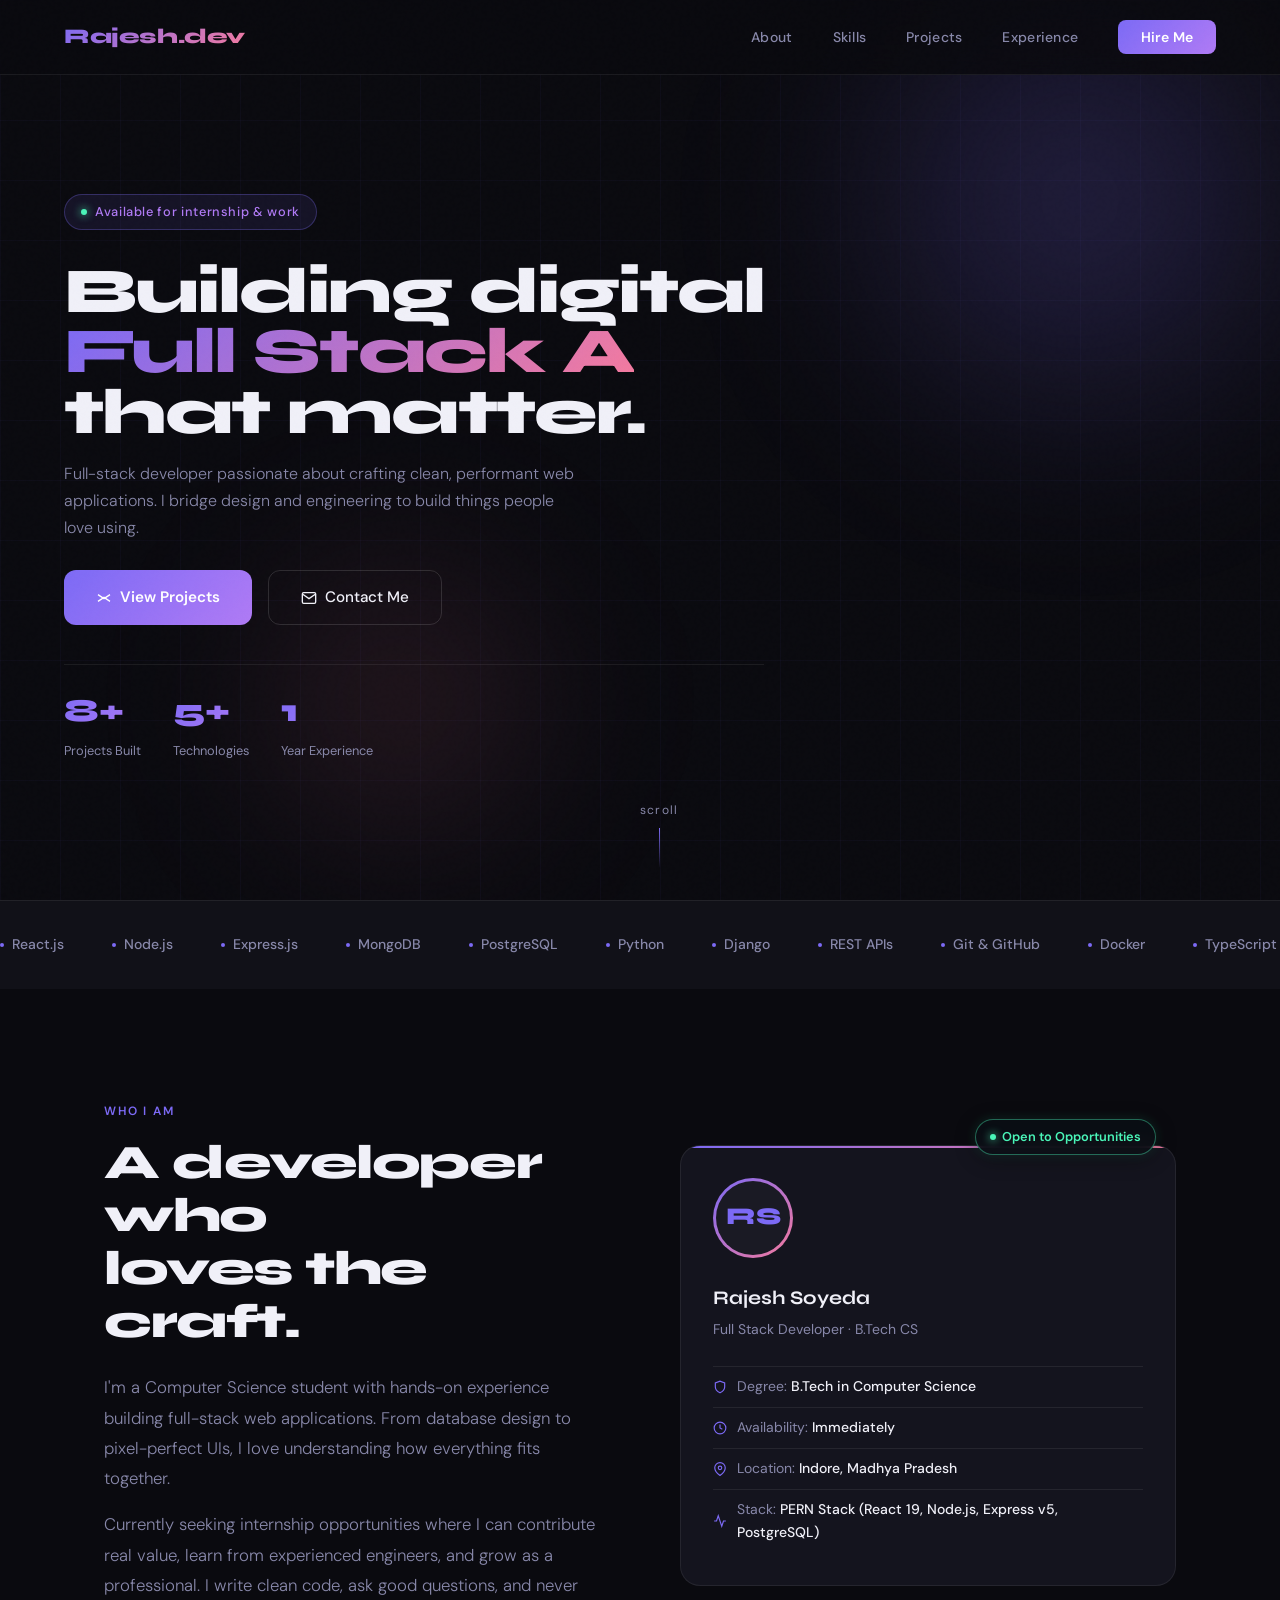
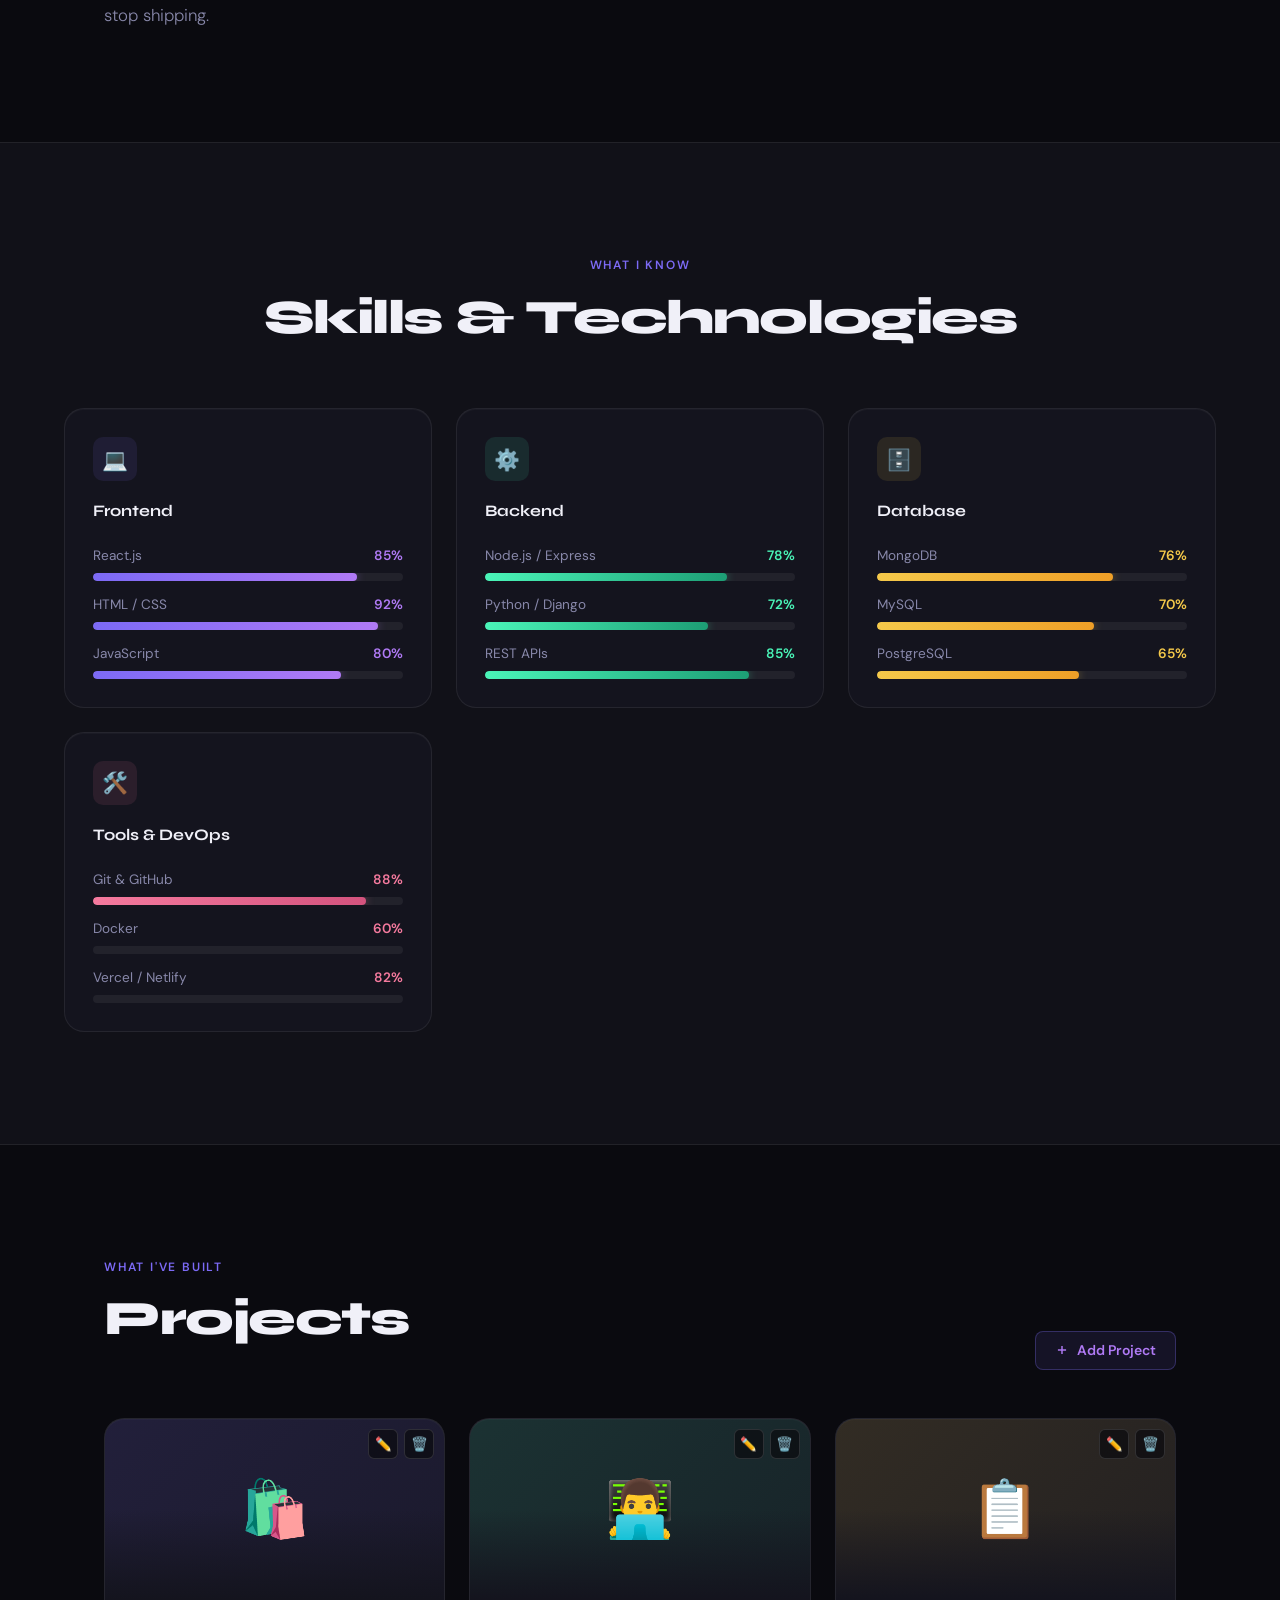
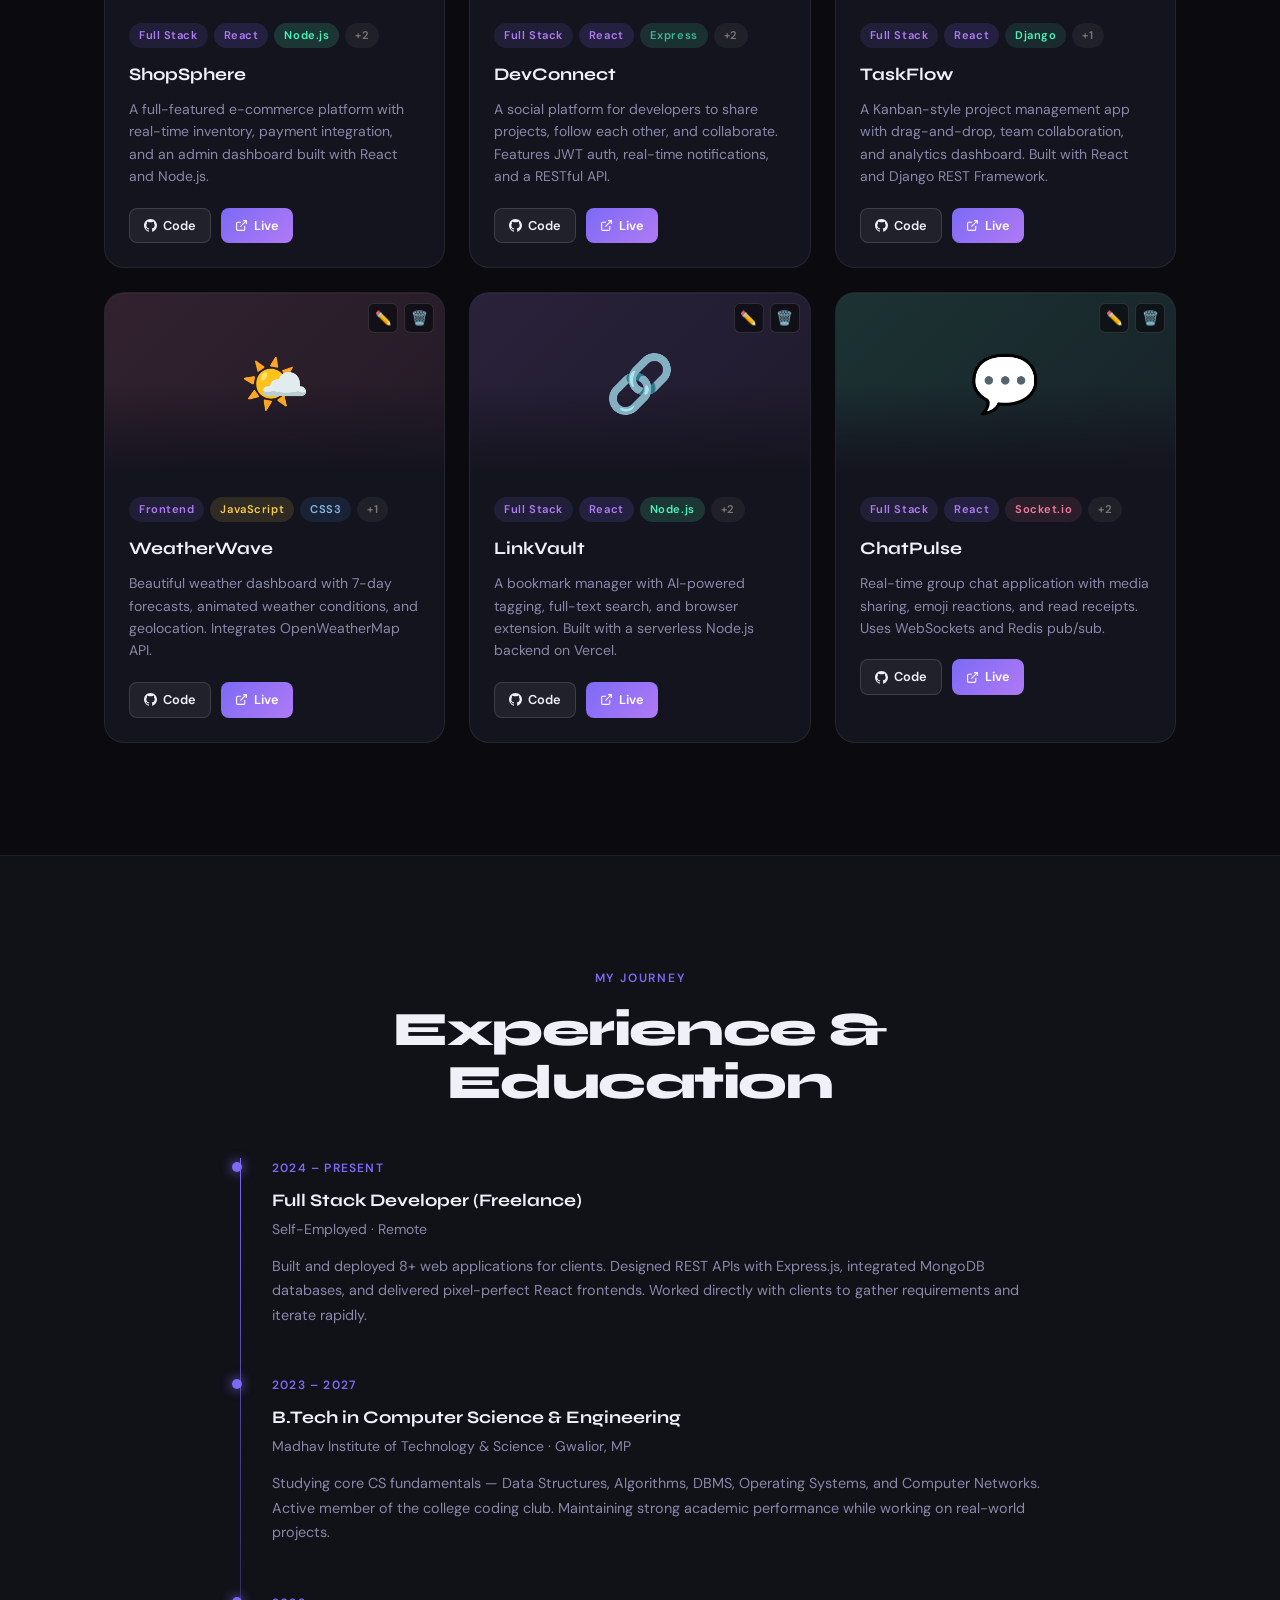
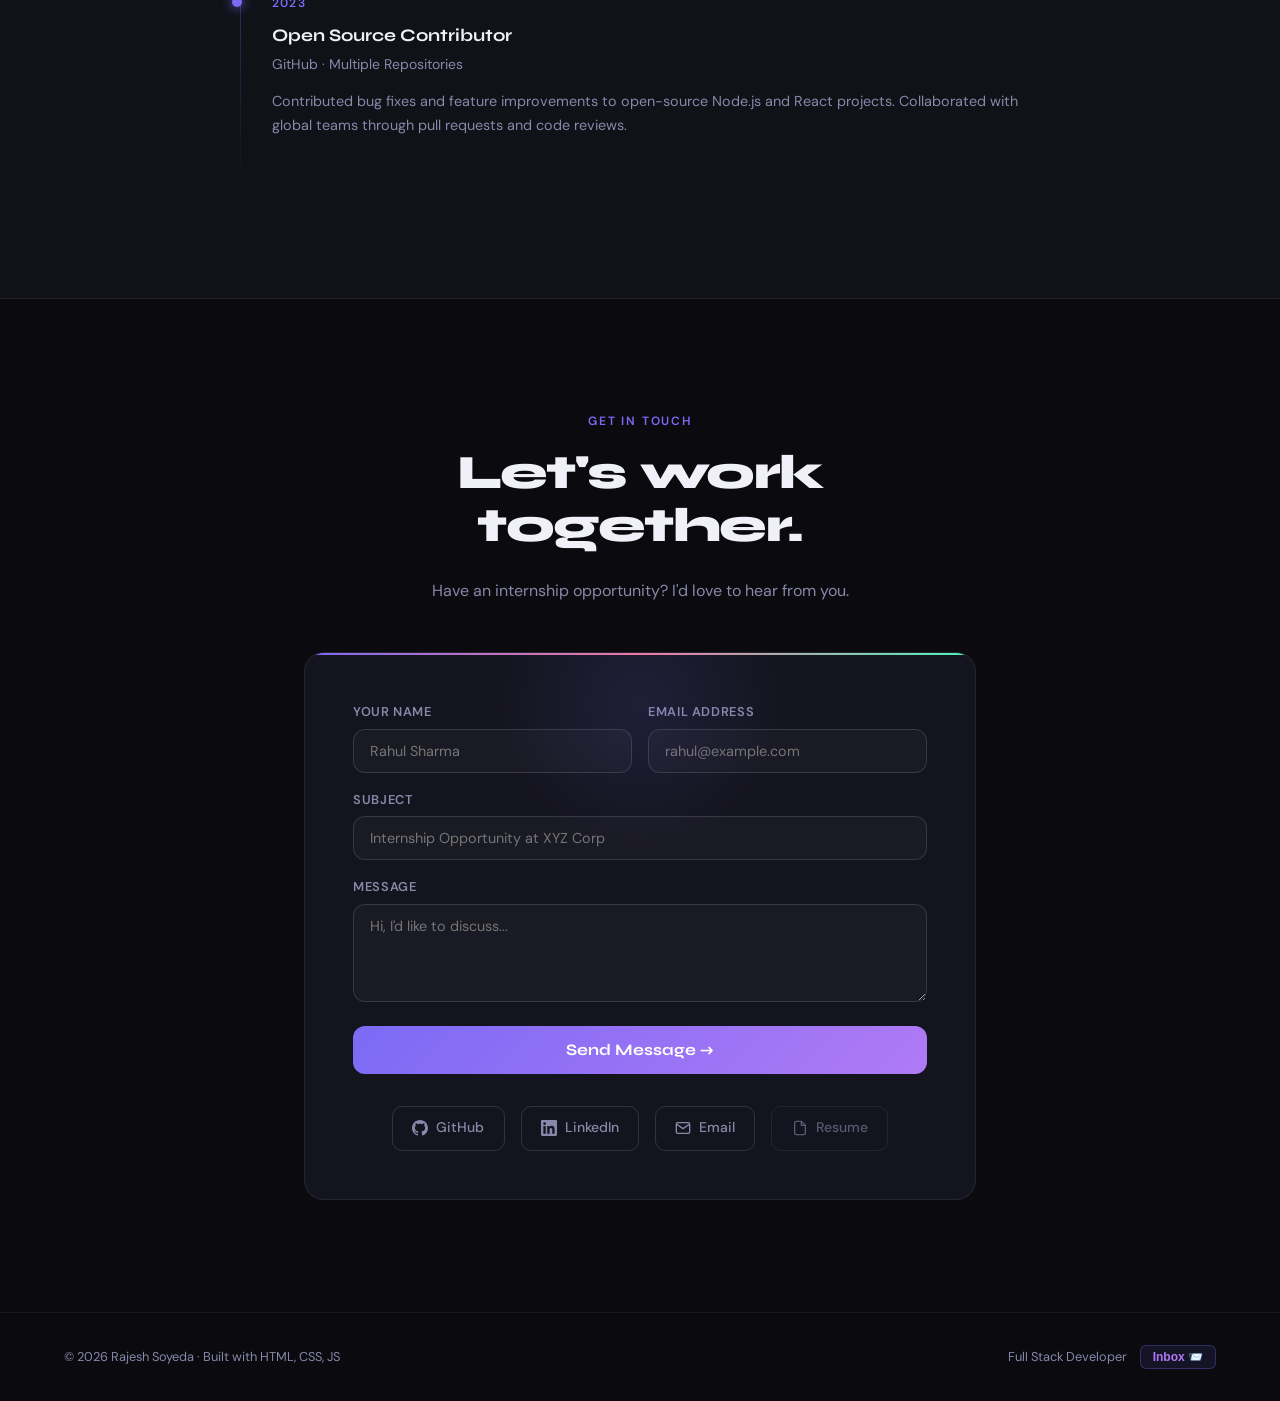
==== commit 0a8a350c: "docs: update README with project structure and setup instructions fix: optimize scroll event listene" ====
--- a/index.html
+++ b/index.html
@@ -865,7 +865,9 @@
       initSkillBarAnimation();
       startHeroAnimations();
       initActiveNav();
-      window.addEventListener('scroll', startHeroAnimations, { passive: true });
+      window.addEventListener('scroll', () => {
+        startHeroAnimations();
+      }, { passive: true });
     });
   </script>
 </body>
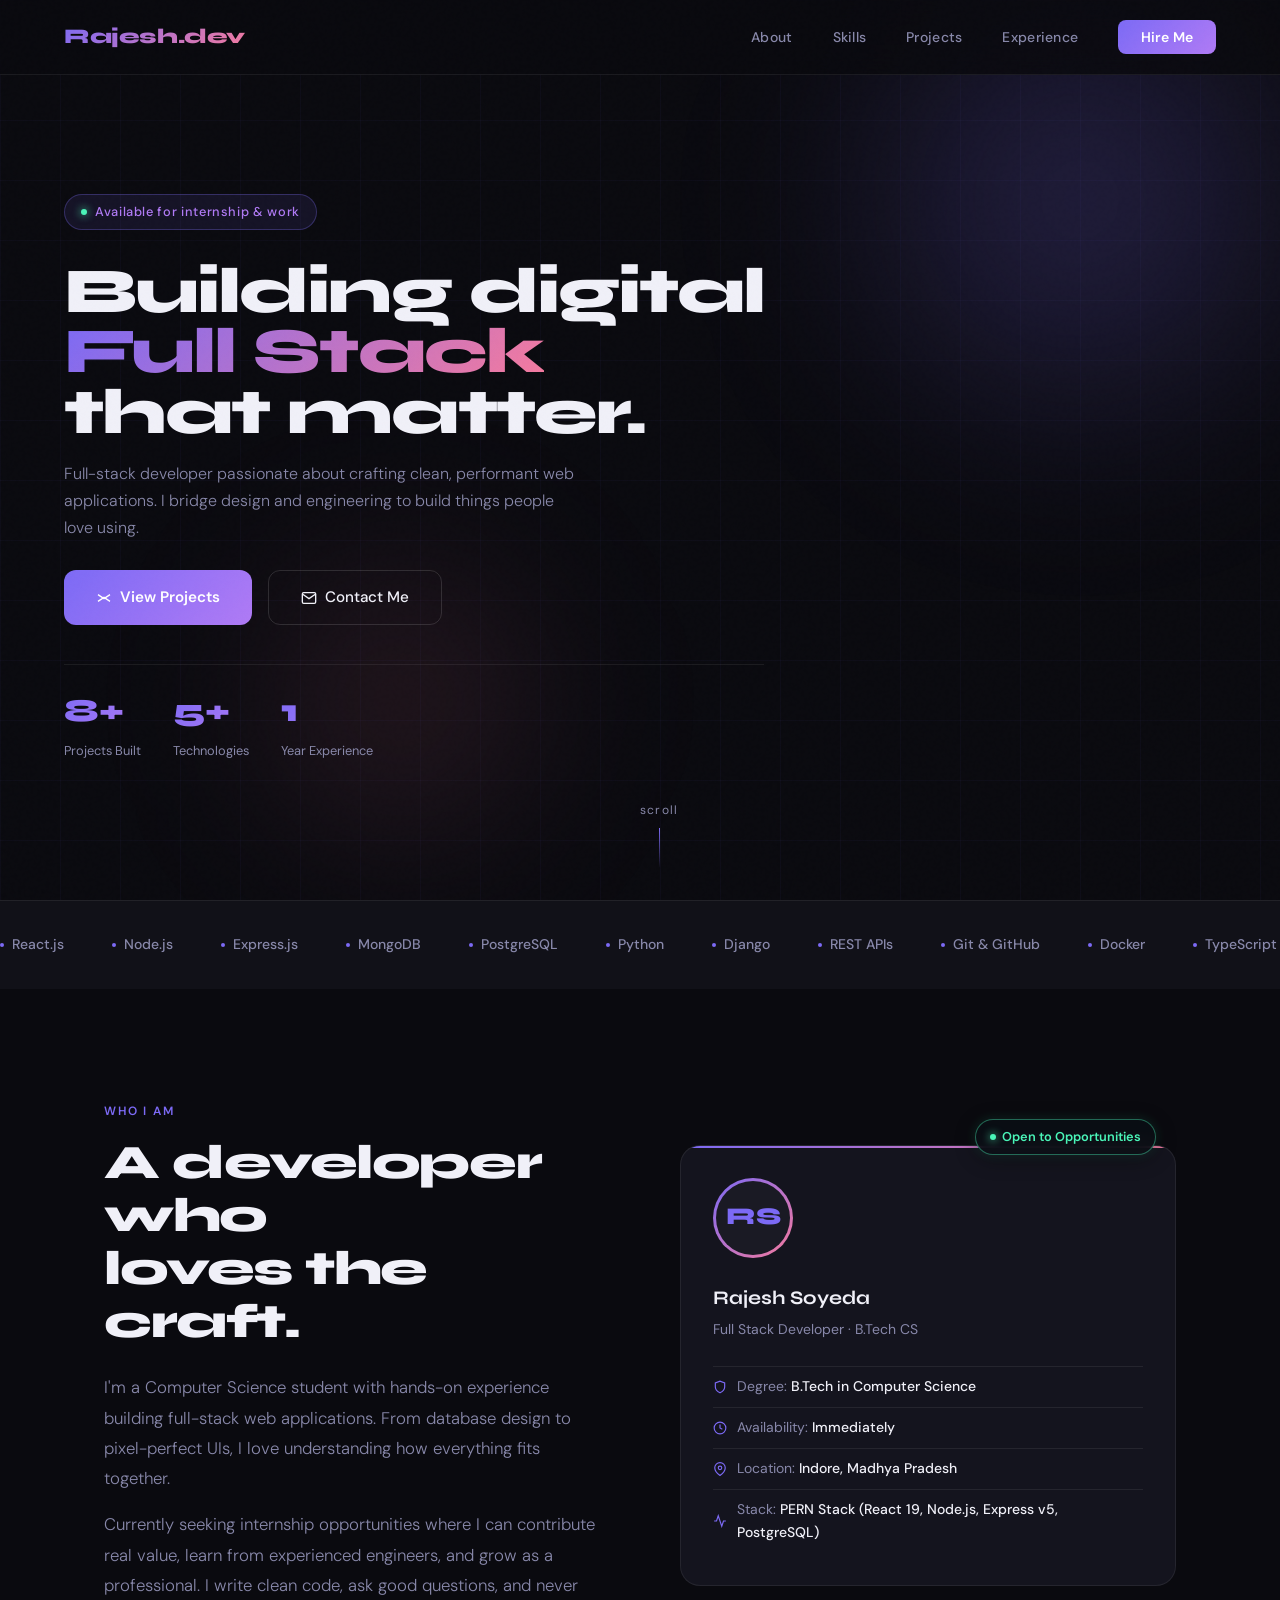
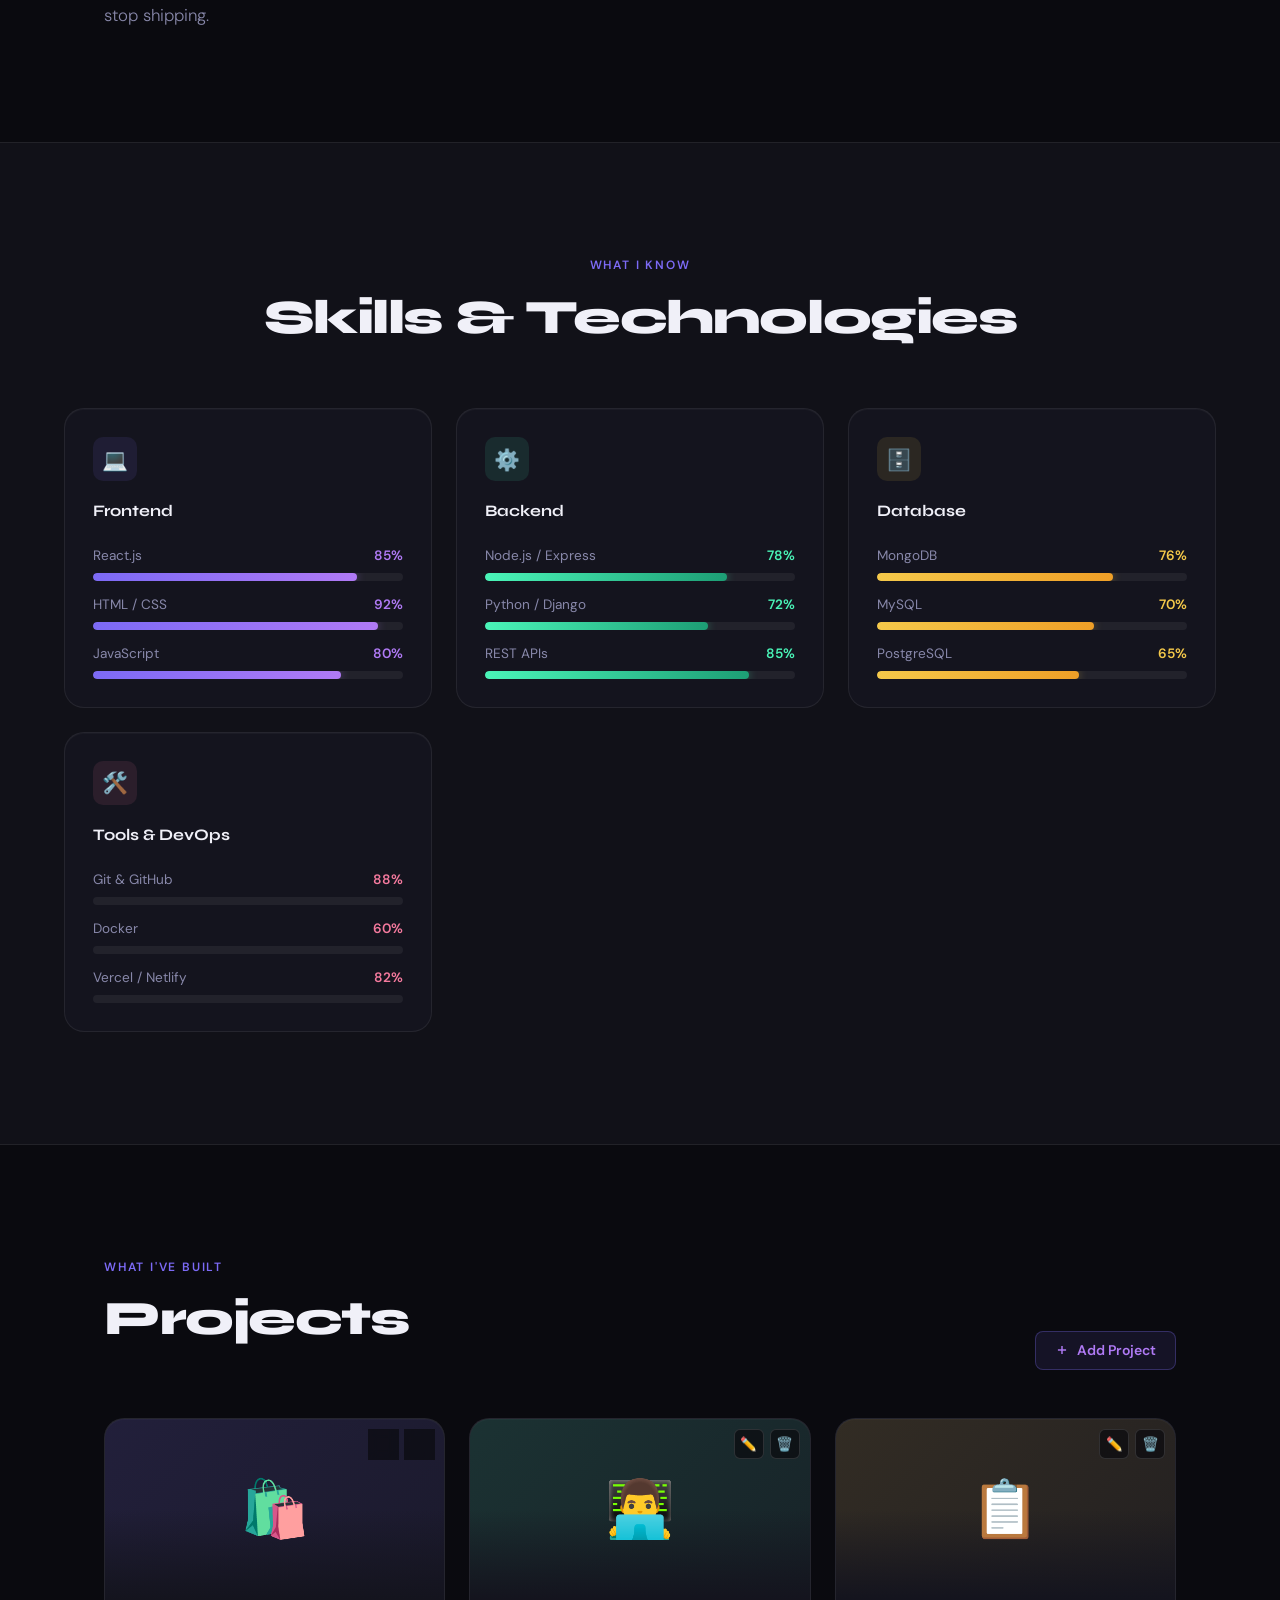
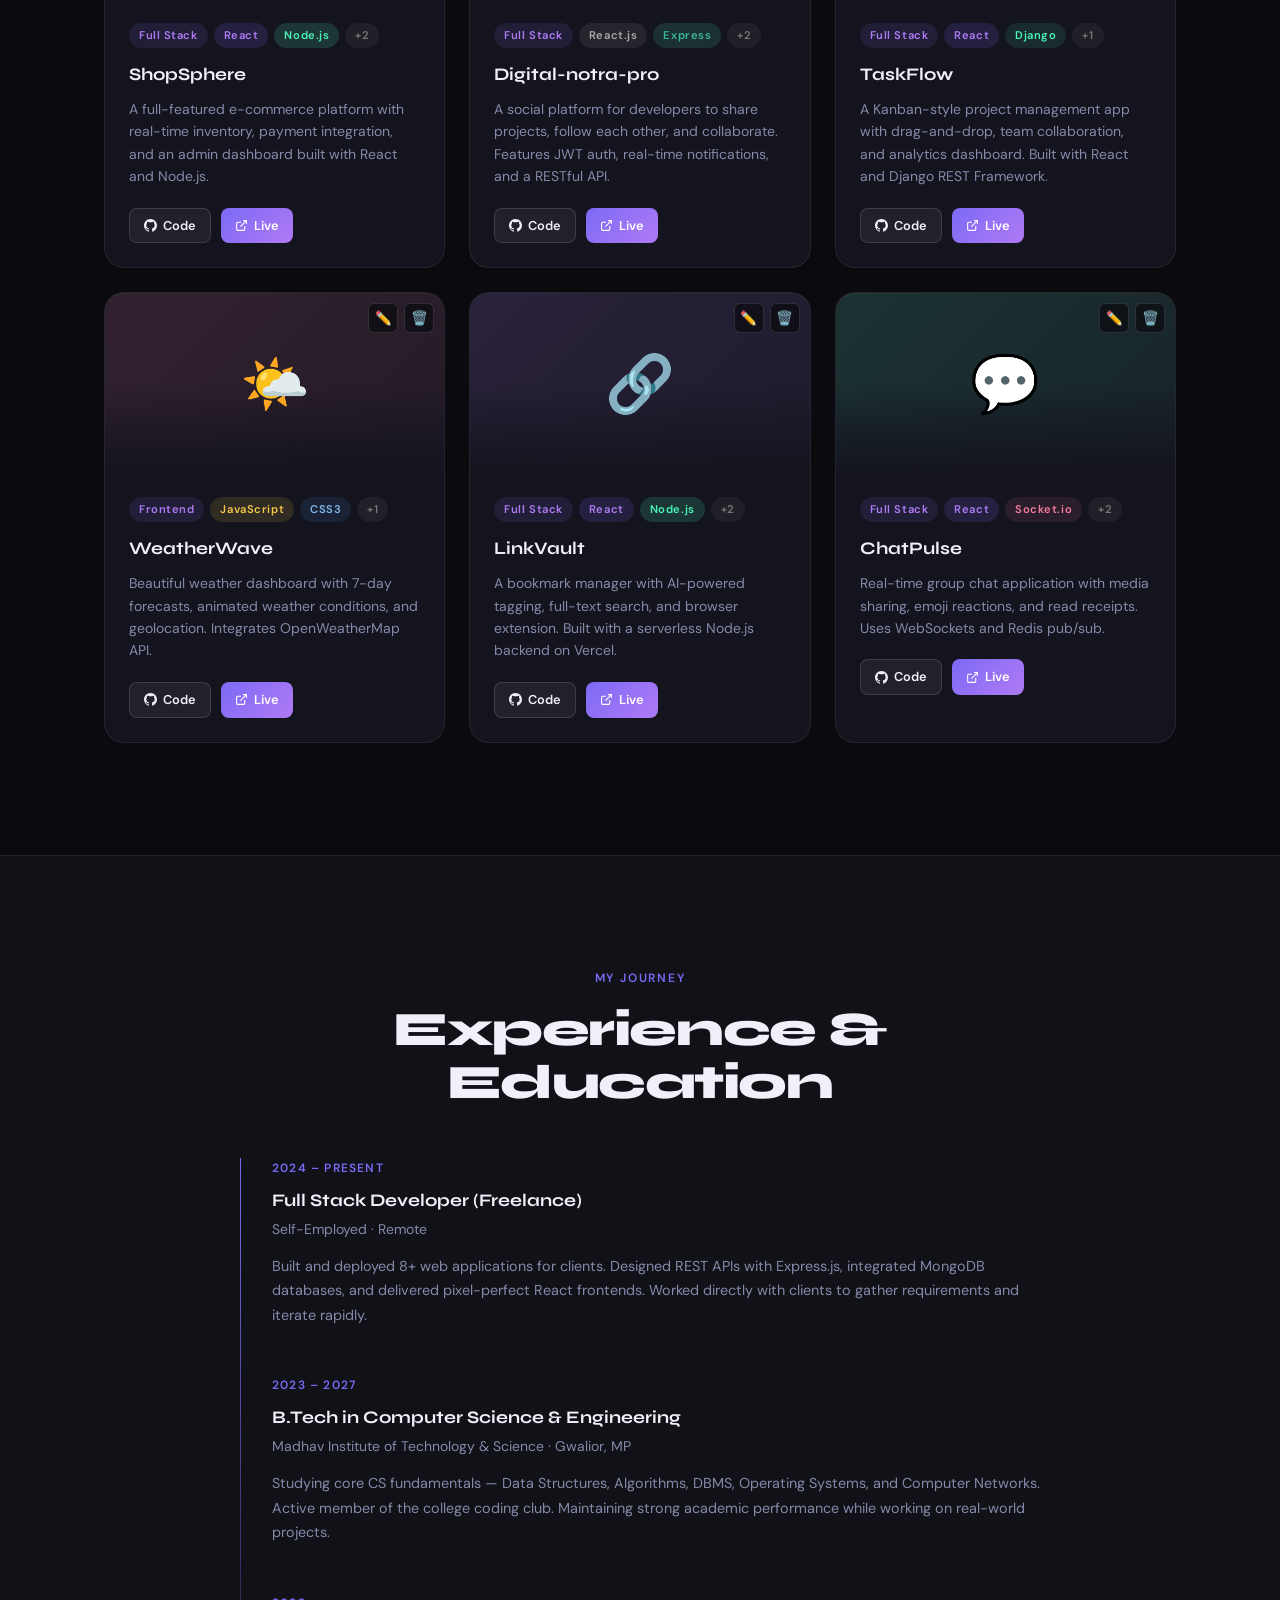
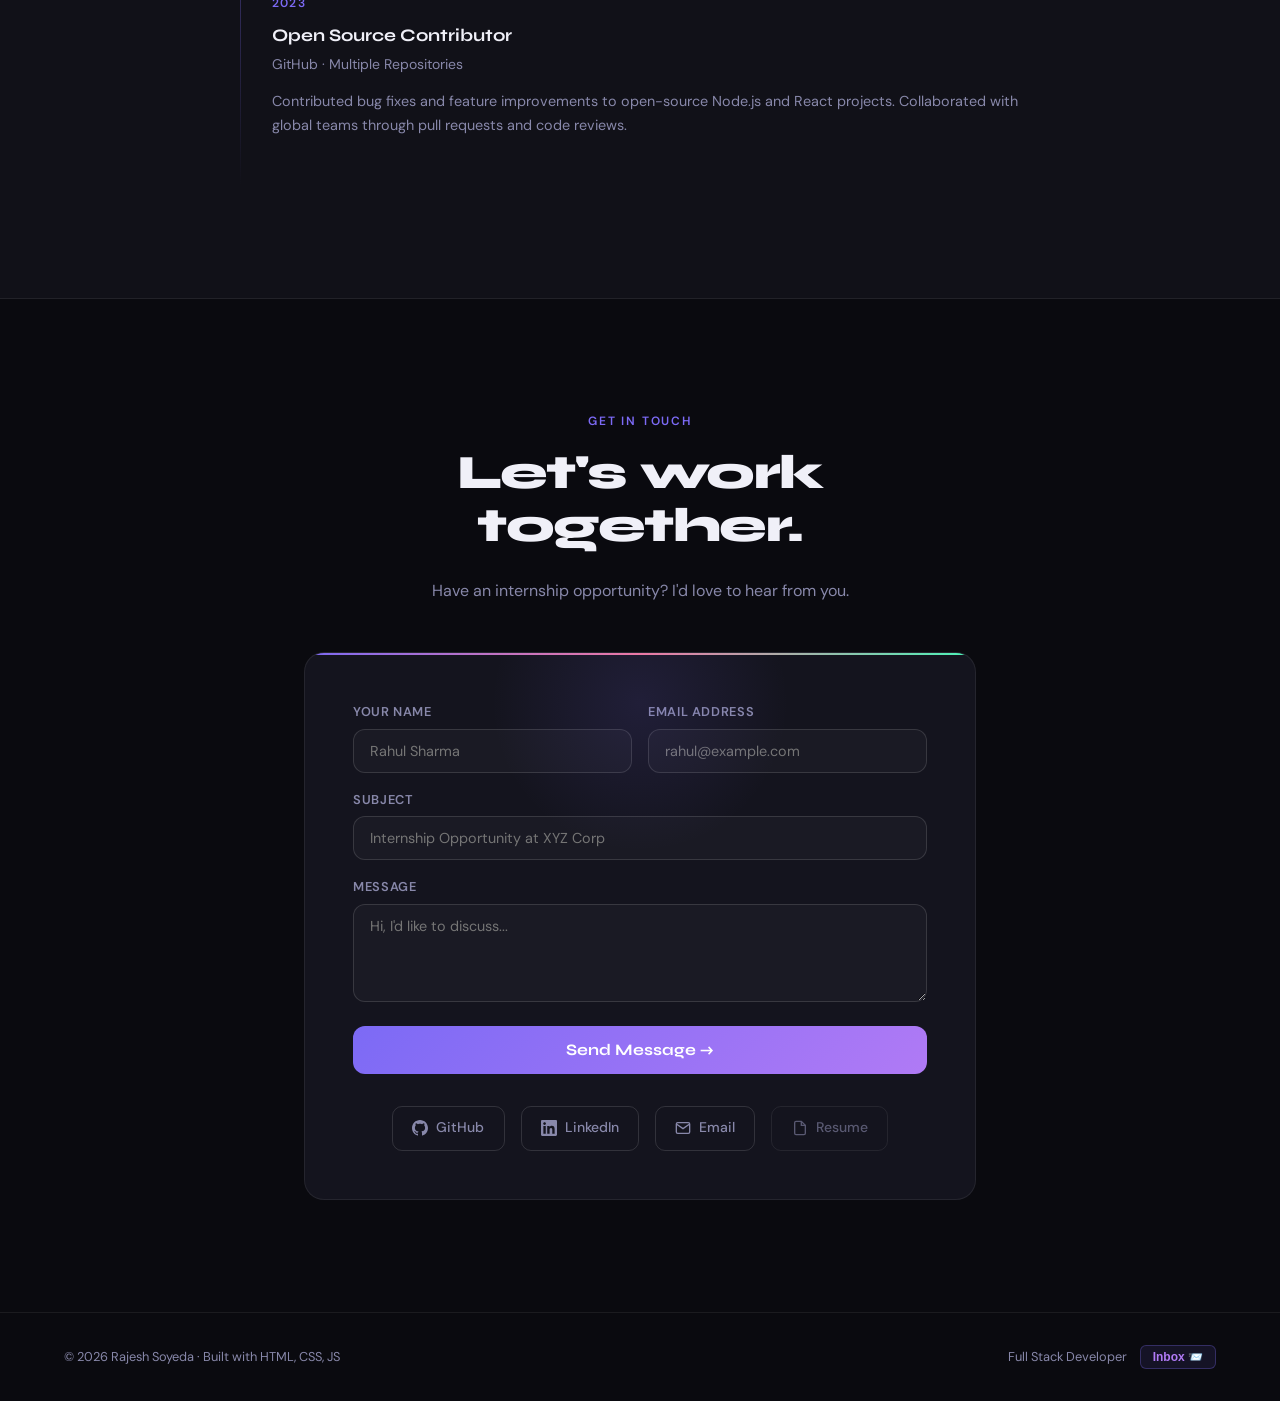
==== commit dc2bdf01: "fix: update project links and titles in portfolio section" ====
--- a/index.html
+++ b/index.html
@@ -491,19 +491,19 @@
         id: 1, title: "ShopSphere", category: "Full Stack",
         desc: "A full-featured e-commerce platform with real-time inventory, payment integration, and an admin dashboard built with React and Node.js.",
         tech: ["React", "Node.js", "MongoDB", "Stripe"],
-        emoji: "🛍️", github: "#", live: "#", color: "#7c6af5"
+        emoji: "🛍️", github: "https://github.com/rajeshsoyeda-hash/E-eCommerce-.git", live: " https://rajeshsoyeda-hash.github.io/E-eCommerce-/", color: "#7c6af5"
       },
       {
-        id: 2, title: "DevConnect", category: "Full Stack",
+        id: 2, title: "Digital-notra-pro", category: "Full Stack",
         desc: "A social platform for developers to share projects, follow each other, and collaborate. Features JWT auth, real-time notifications, and a RESTful API.",
-        tech: ["React", "Express", "PostgreSQL", "Socket.io"],
-        emoji: "👨‍💻", github: "#", live: "#", color: "#4af5b8"
+        tech: ["React.js", "Express", "PostgreSQL", "Socket.io"],
+        emoji: "👨‍💻", github: "https://github.com/rajeshsoyeda-hash/Digital-notra-pro.git", live: " https://rajeshsoyeda-hash.github.io/Digital-notra-pro/", color: "#4af5b8"
       },
       {
         id: 3, title: "TaskFlow", category: "Full Stack",
         desc: "A Kanban-style project management app with drag-and-drop, team collaboration, and analytics dashboard. Built with React and Django REST Framework.",
         tech: ["React", "Django", "PostgreSQL"],
-        emoji: "📋", github: "#", live: "#", color: "#f5c94a"
+        emoji: "📋", github: "https://github.com/rajeshsoyeda-hash/Task-manager.git", live: "https://rajeshsoyeda-hash.github.io/taskmanager/", color: "#f5c94a"
       },
       {
         id: 4, title: "WeatherWave", category: "Frontend",
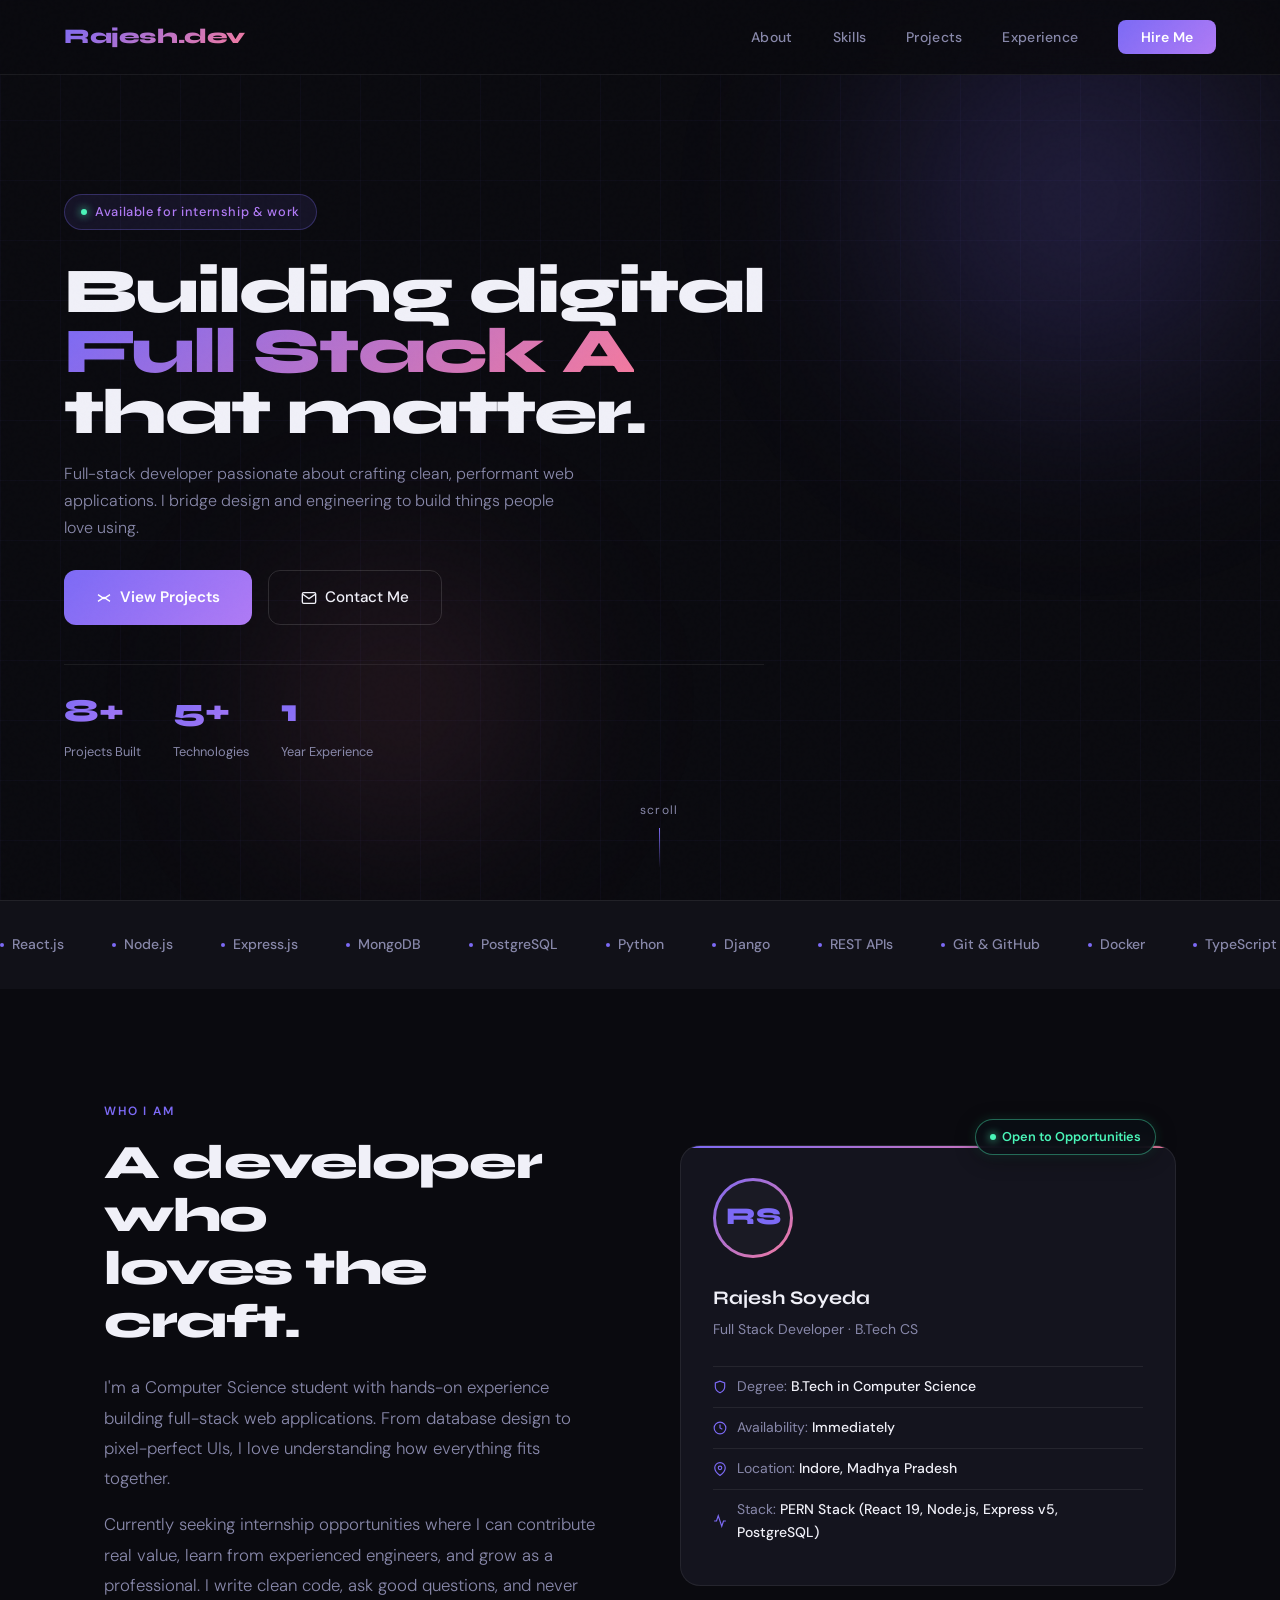
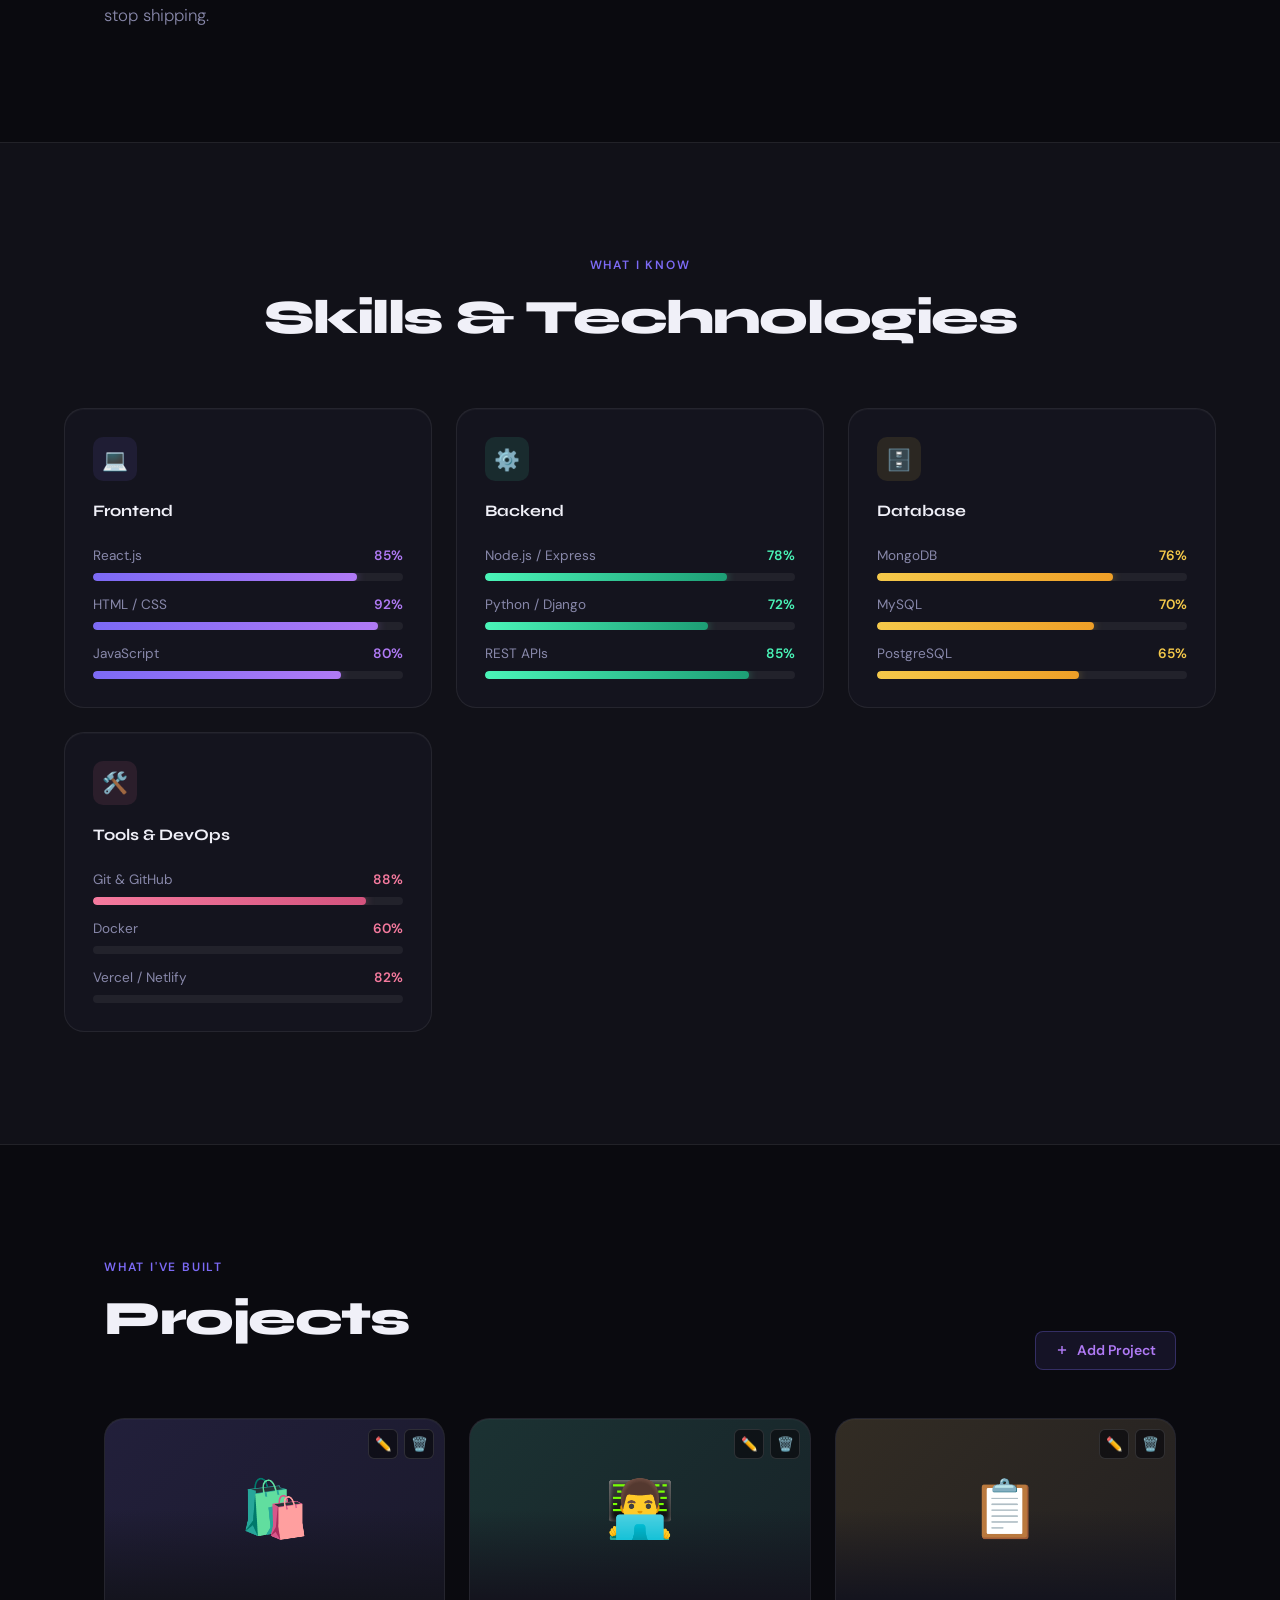
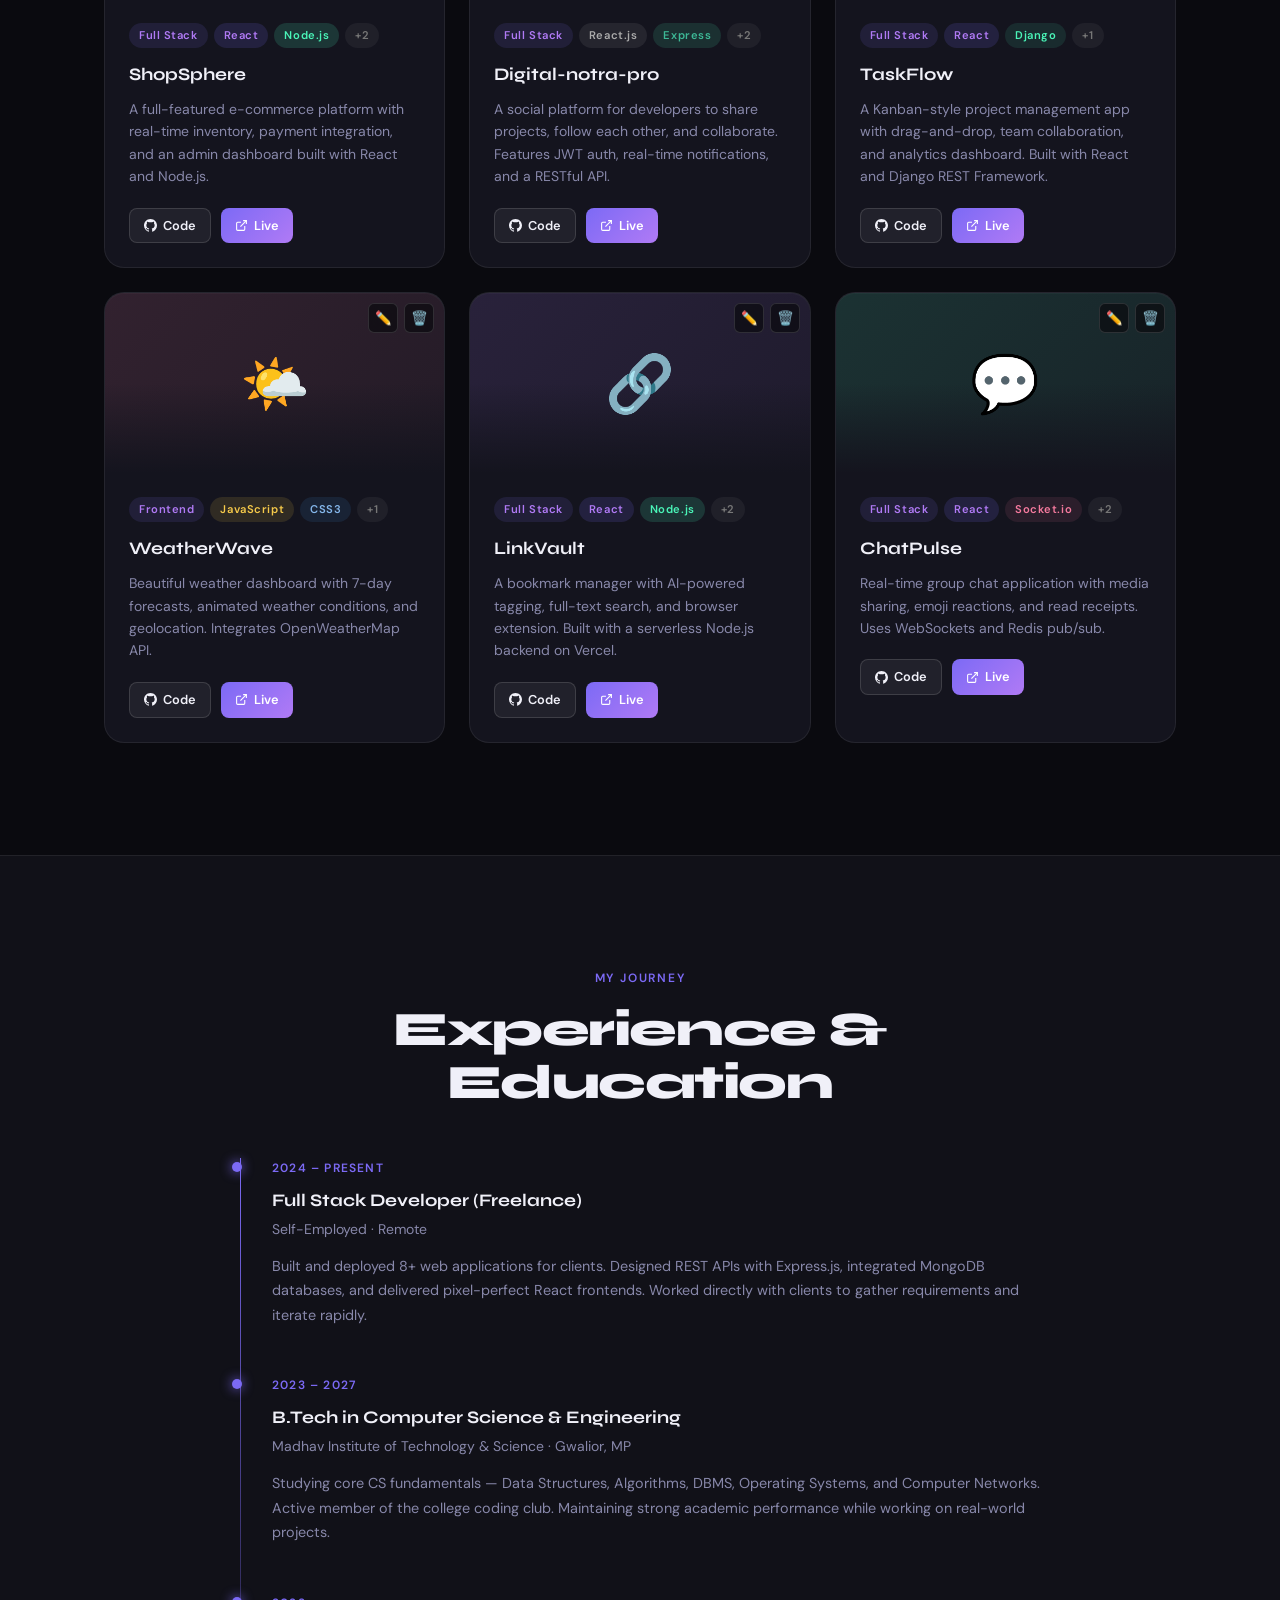
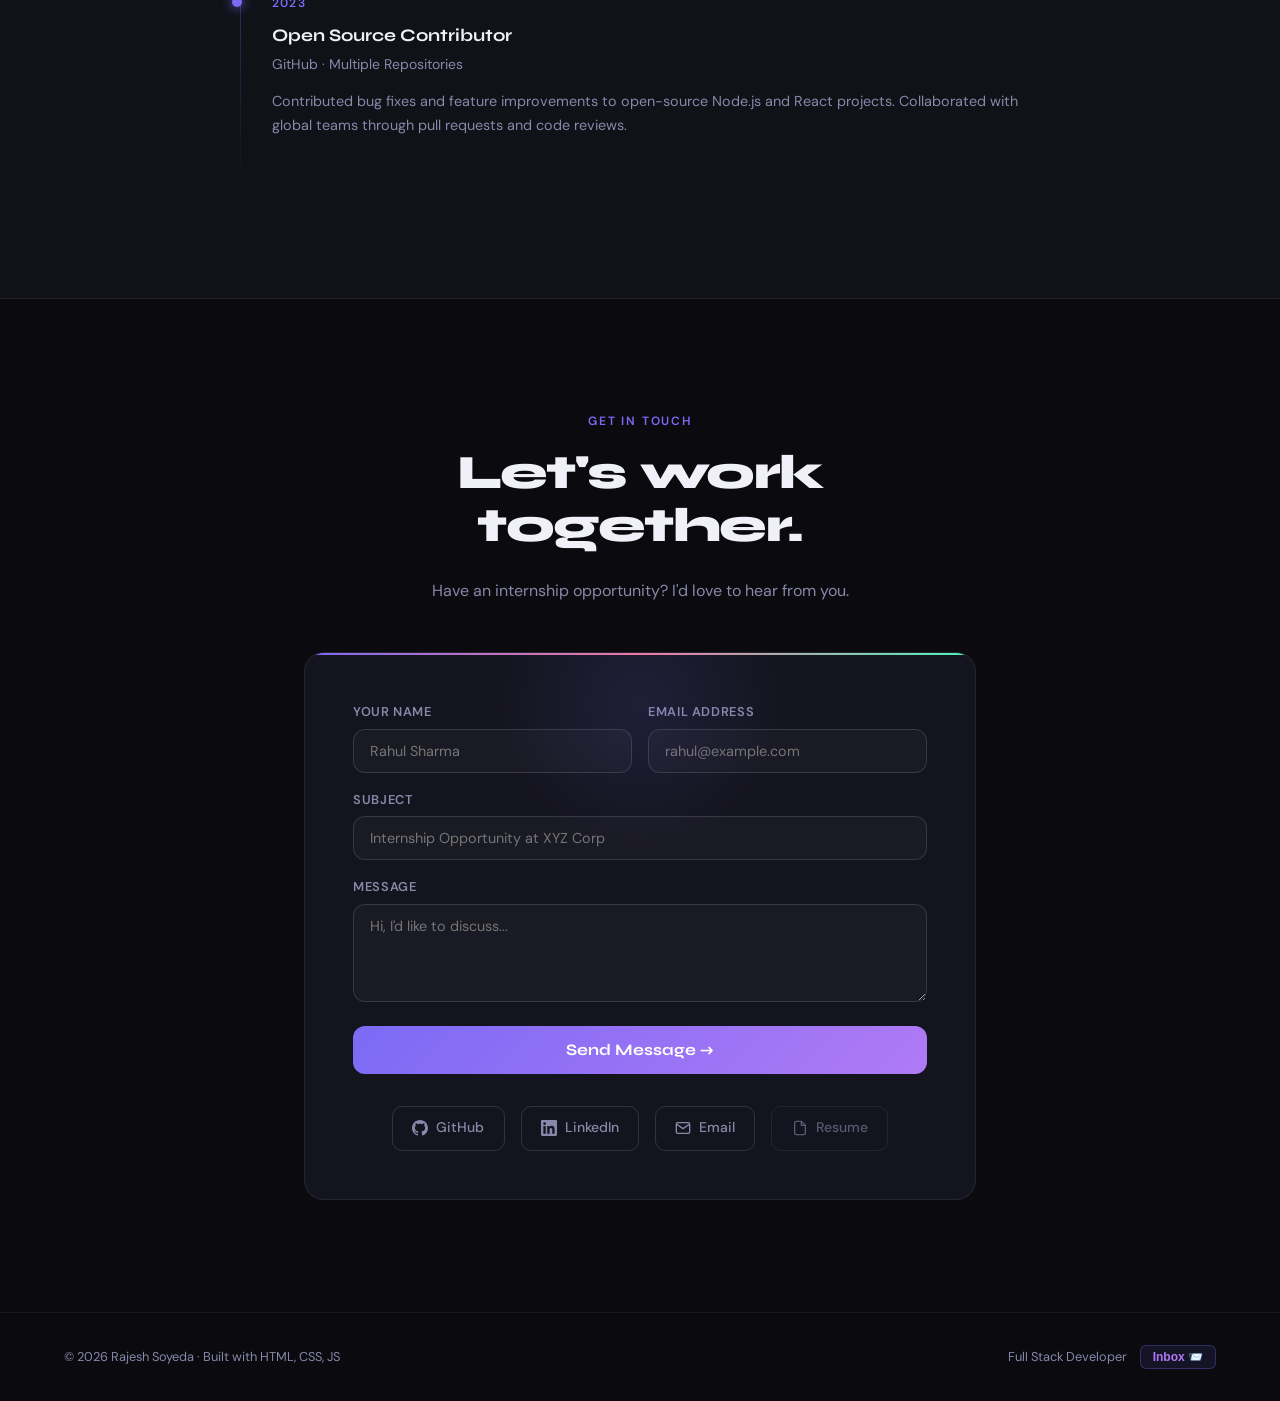
==== commit 3942e2bd: "fix: update GitHub link for TaskFlow project in index.html" ====
--- a/index.html
+++ b/index.html
@@ -503,7 +503,7 @@
         id: 3, title: "TaskFlow", category: "Full Stack",
         desc: "A Kanban-style project management app with drag-and-drop, team collaboration, and analytics dashboard. Built with React and Django REST Framework.",
         tech: ["React", "Django", "PostgreSQL"],
-        emoji: "📋", github: "https://github.com/rajeshsoyeda-hash/Task-manager.git", live: "https://rajeshsoyeda-hash.github.io/taskmanager/", color: "#f5c94a"
+        emoji: "📋", github: "https://github.com/rajeshsoyeda-hash/Task-manager", live: "https://rajeshsoyeda-hash.github.io/taskmanager/", color: "#f5c94a"
       },
       {
         id: 4, title: "WeatherWave", category: "Frontend",
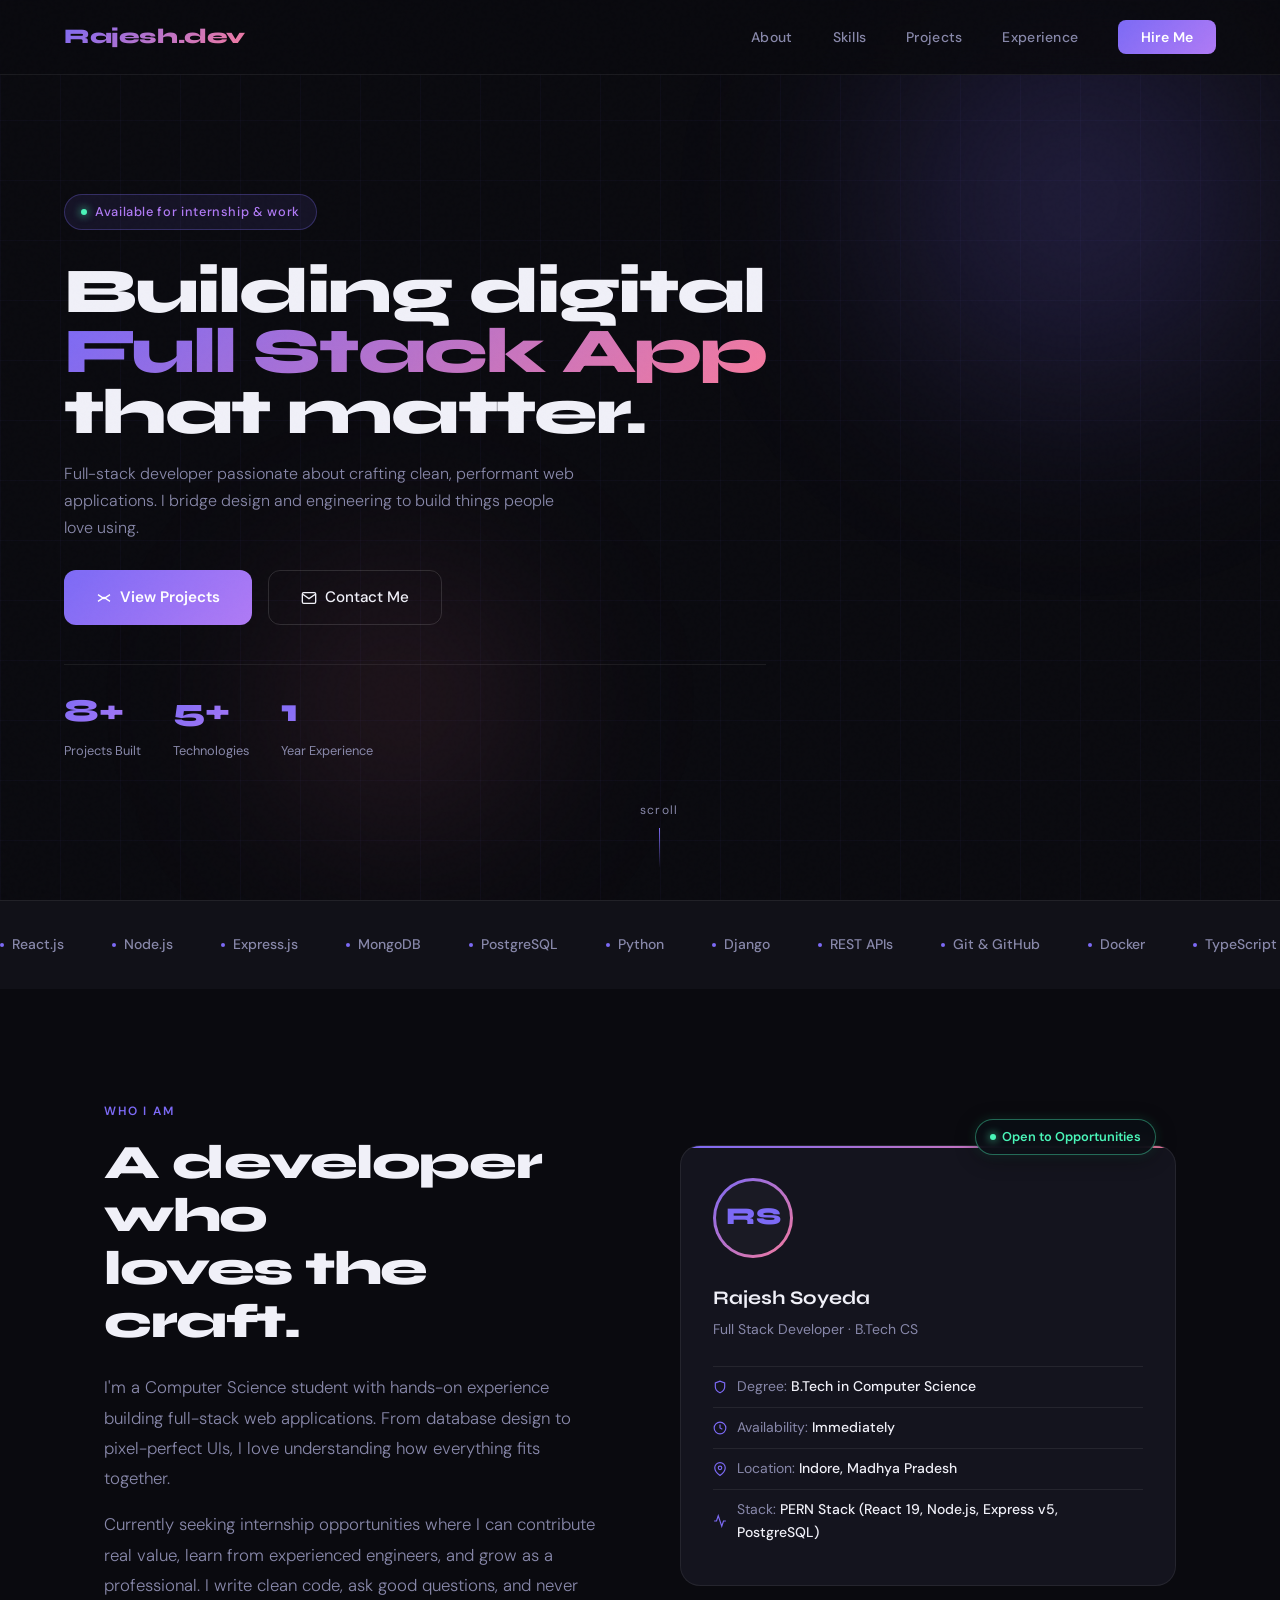
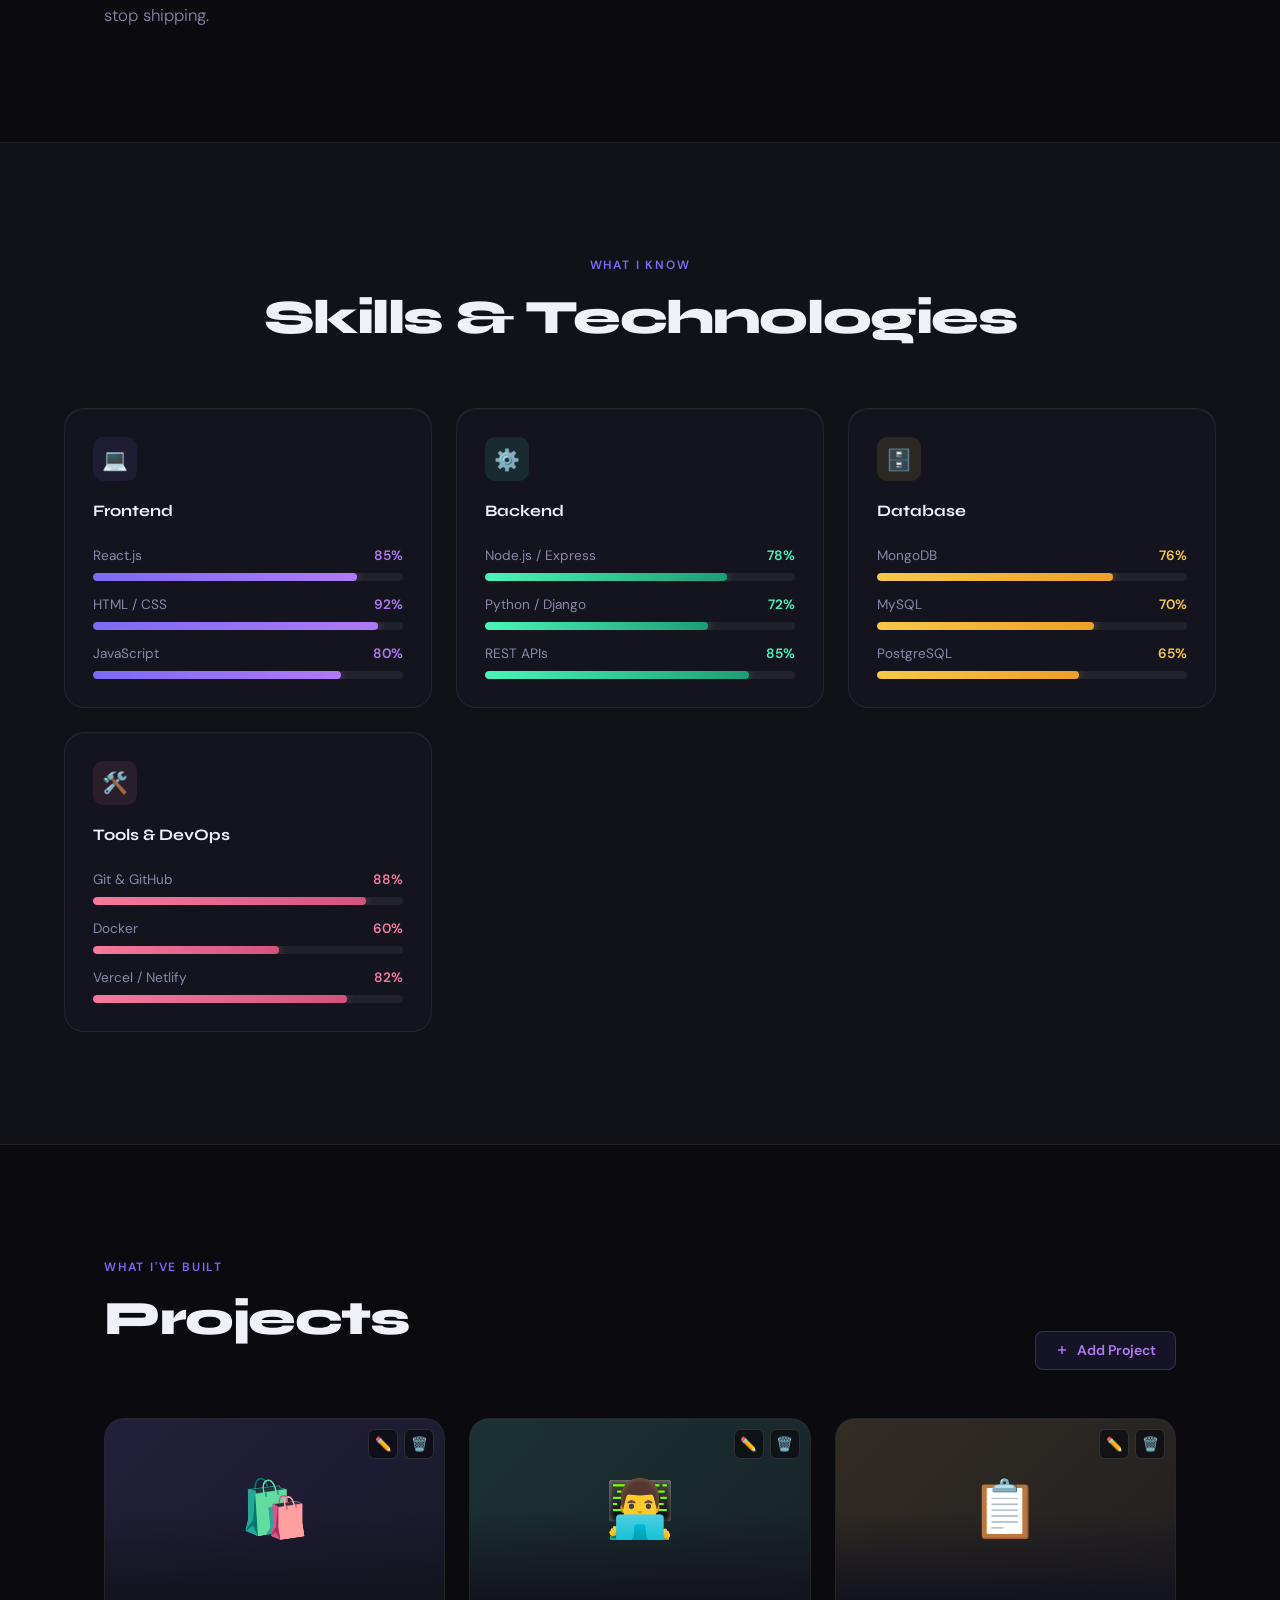
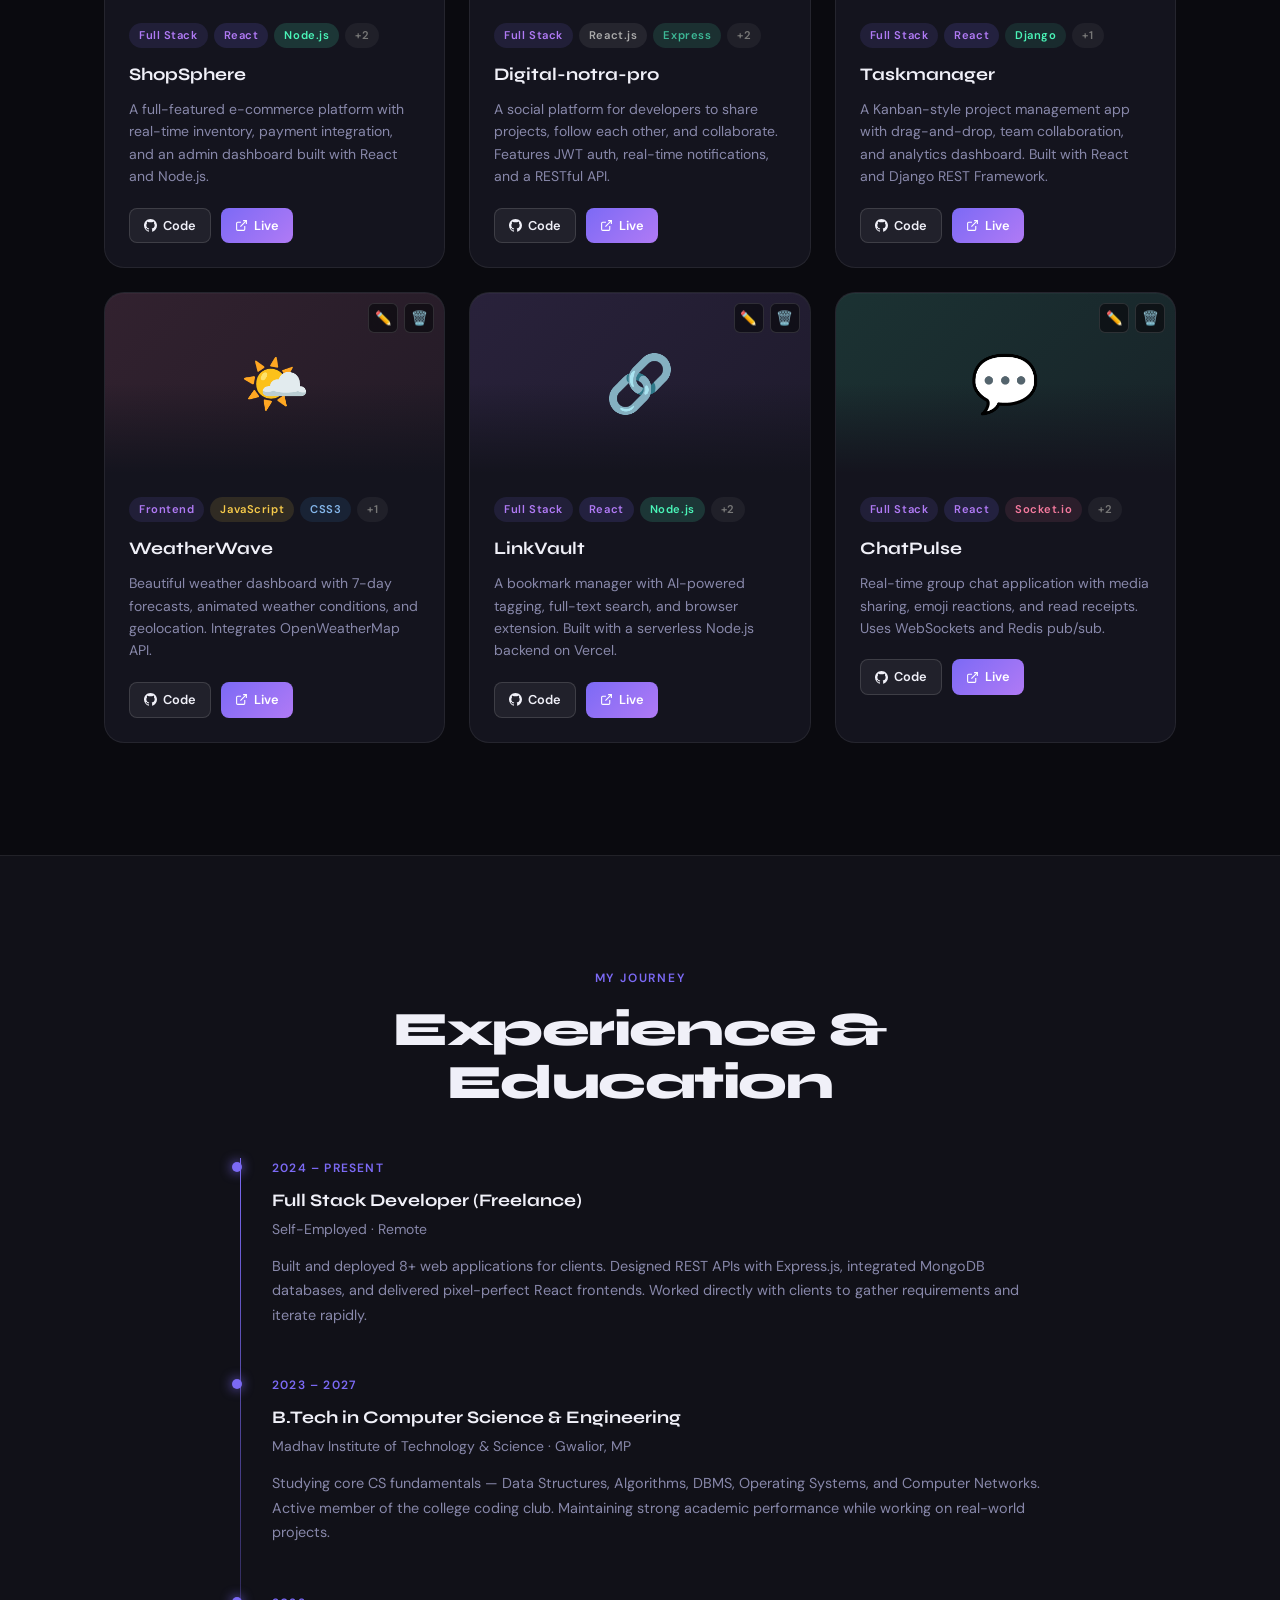
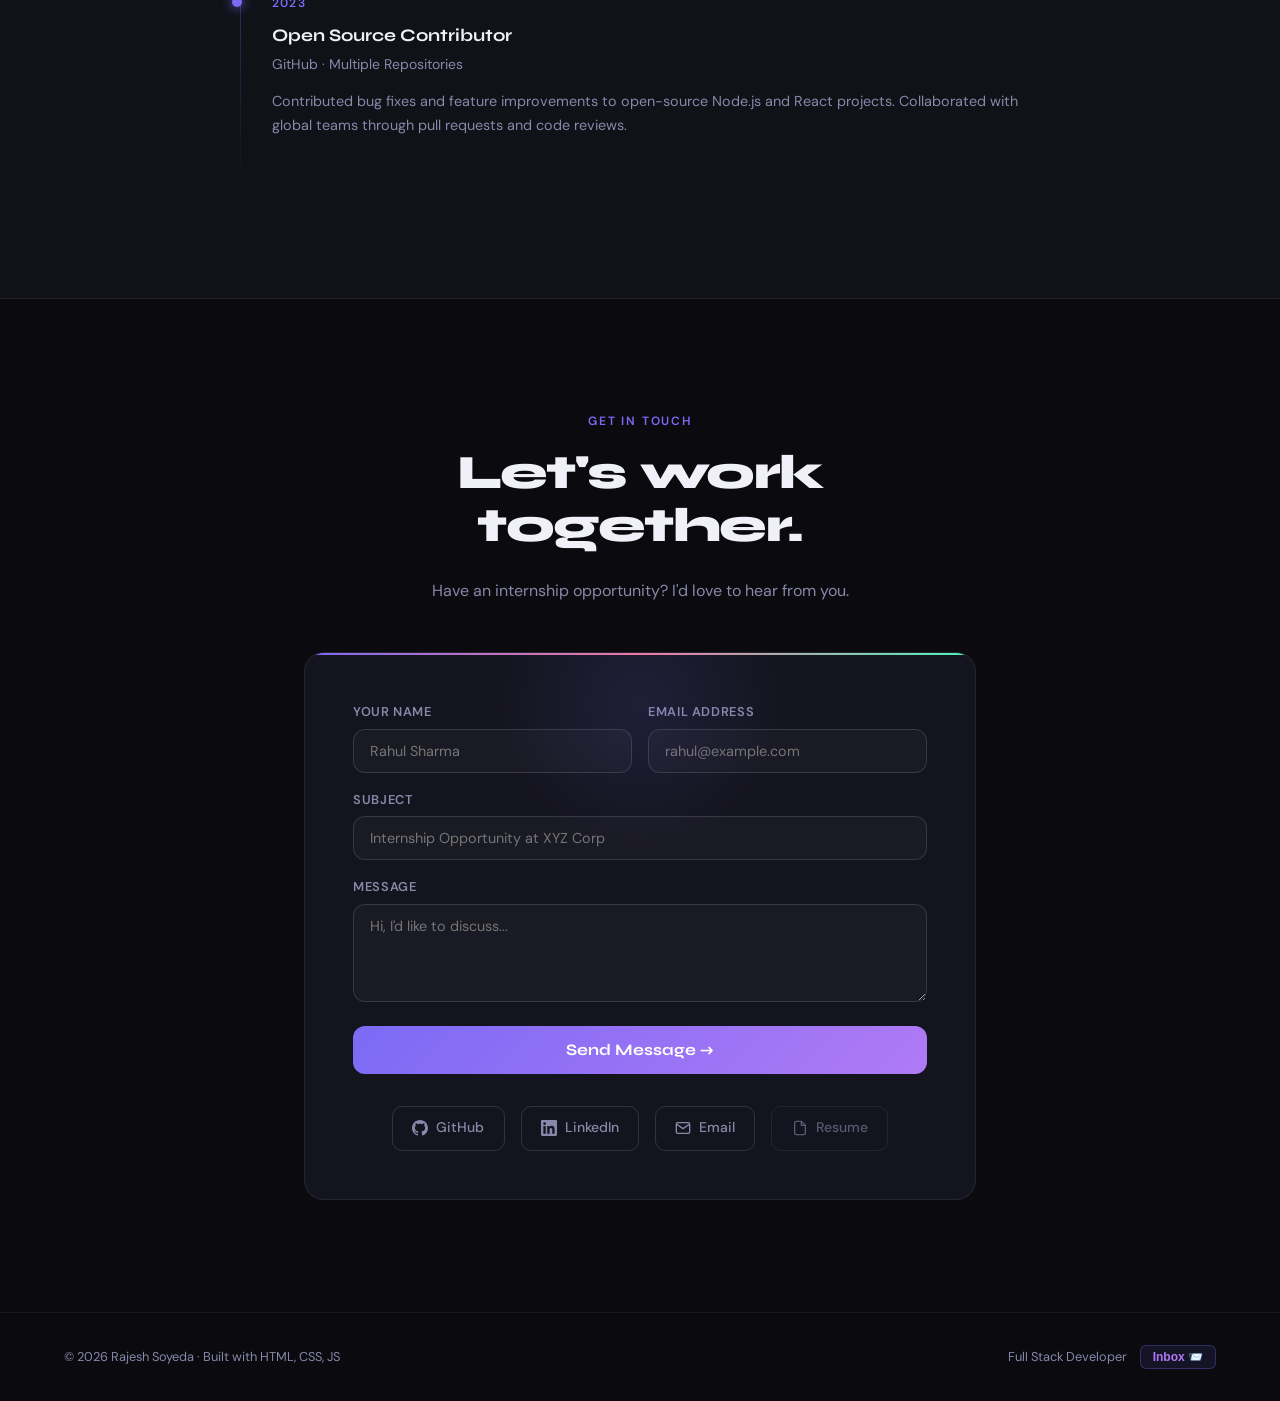
==== commit c775872d: "fix: update project title and GitHub link for Taskmanager in index.html" ====
--- a/index.html
+++ b/index.html
@@ -500,10 +500,10 @@
         emoji: "👨‍💻", github: "https://github.com/rajeshsoyeda-hash/Digital-notra-pro.git", live: " https://rajeshsoyeda-hash.github.io/Digital-notra-pro/", color: "#4af5b8"
       },
       {
-        id: 3, title: "TaskFlow", category: "Full Stack",
+        id: 3, title: "Taskmanager", category: "Full Stack",
         desc: "A Kanban-style project management app with drag-and-drop, team collaboration, and analytics dashboard. Built with React and Django REST Framework.",
         tech: ["React", "Django", "PostgreSQL"],
-        emoji: "📋", github: "https://github.com/rajeshsoyeda-hash/Task-manager", live: "https://rajeshsoyeda-hash.github.io/taskmanager/", color: "#f5c94a"
+        emoji: "📋", github: "https://github.com/rajeshsoyeda-hash/taskmanager", live: "https://rajeshsoyeda-hash.github.io/taskmanager/", color: "#f5c94a"
       },
       {
         id: 4, title: "WeatherWave", category: "Frontend",
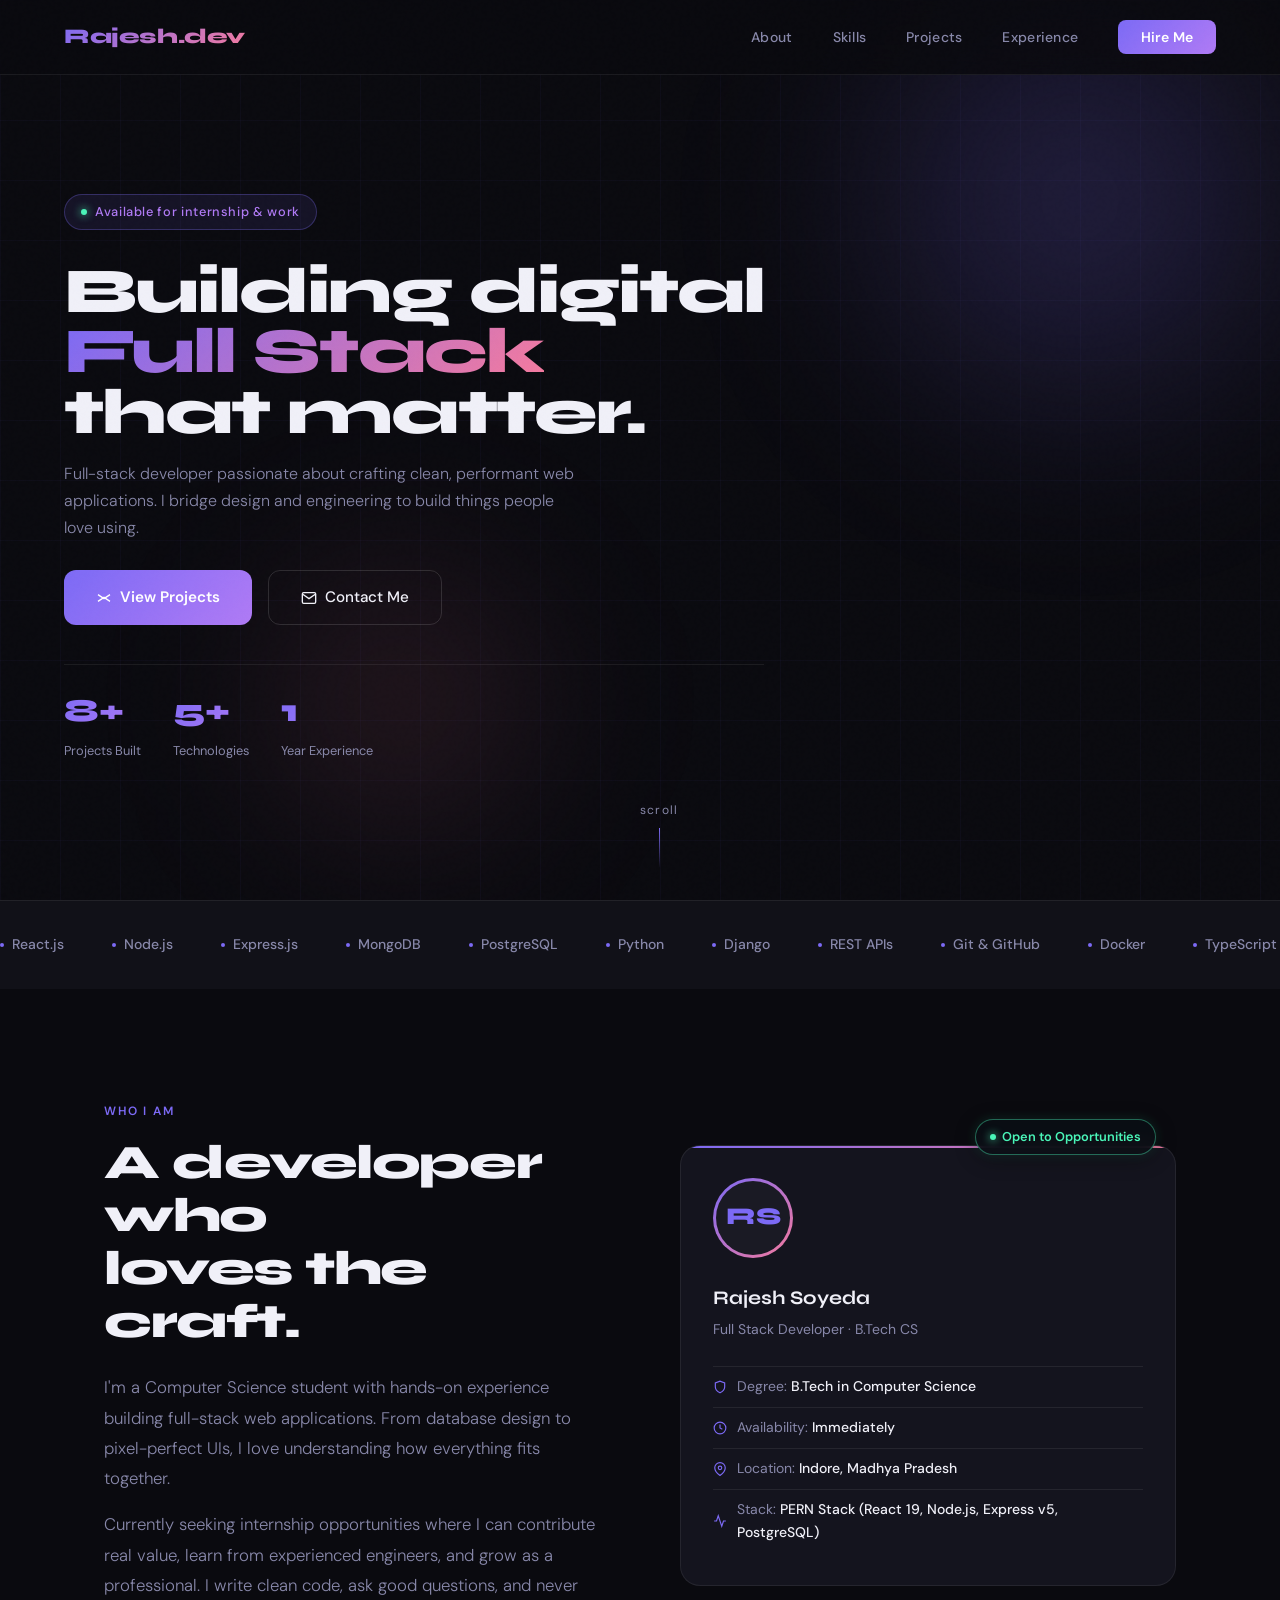
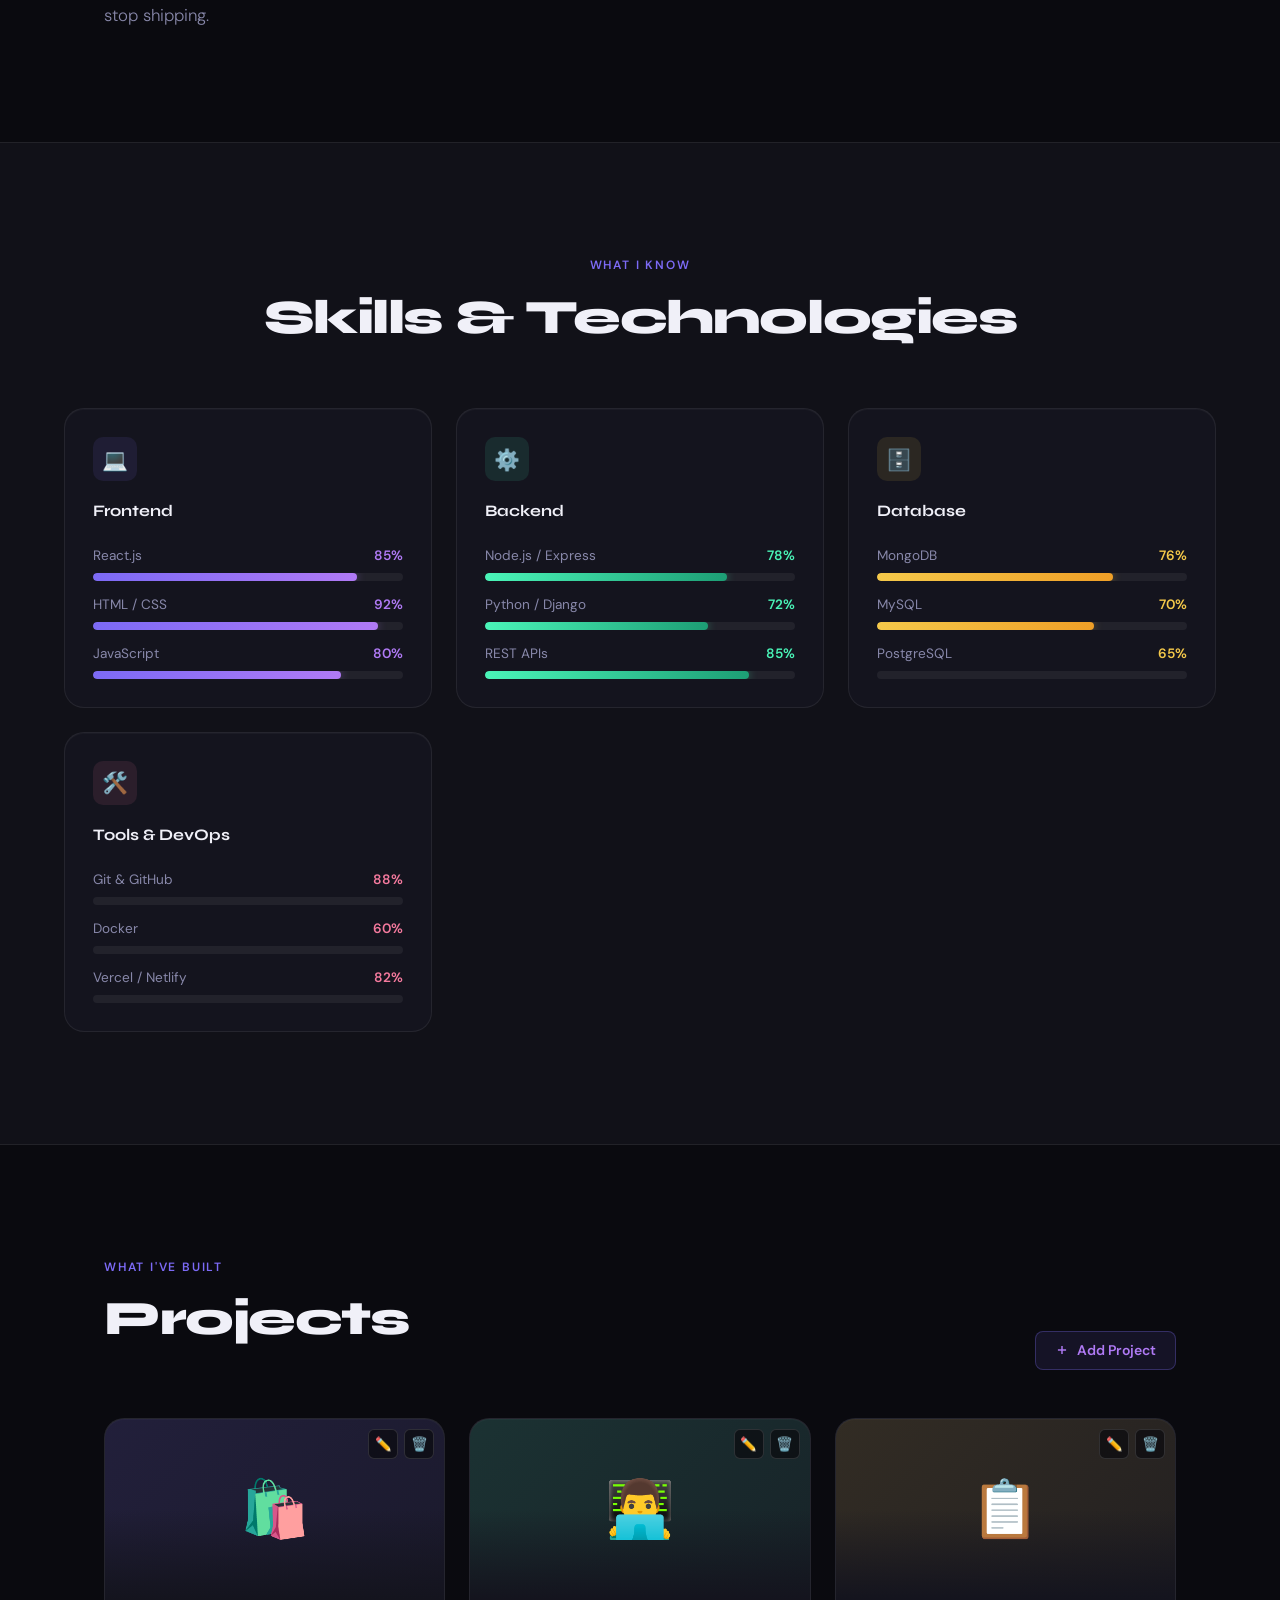
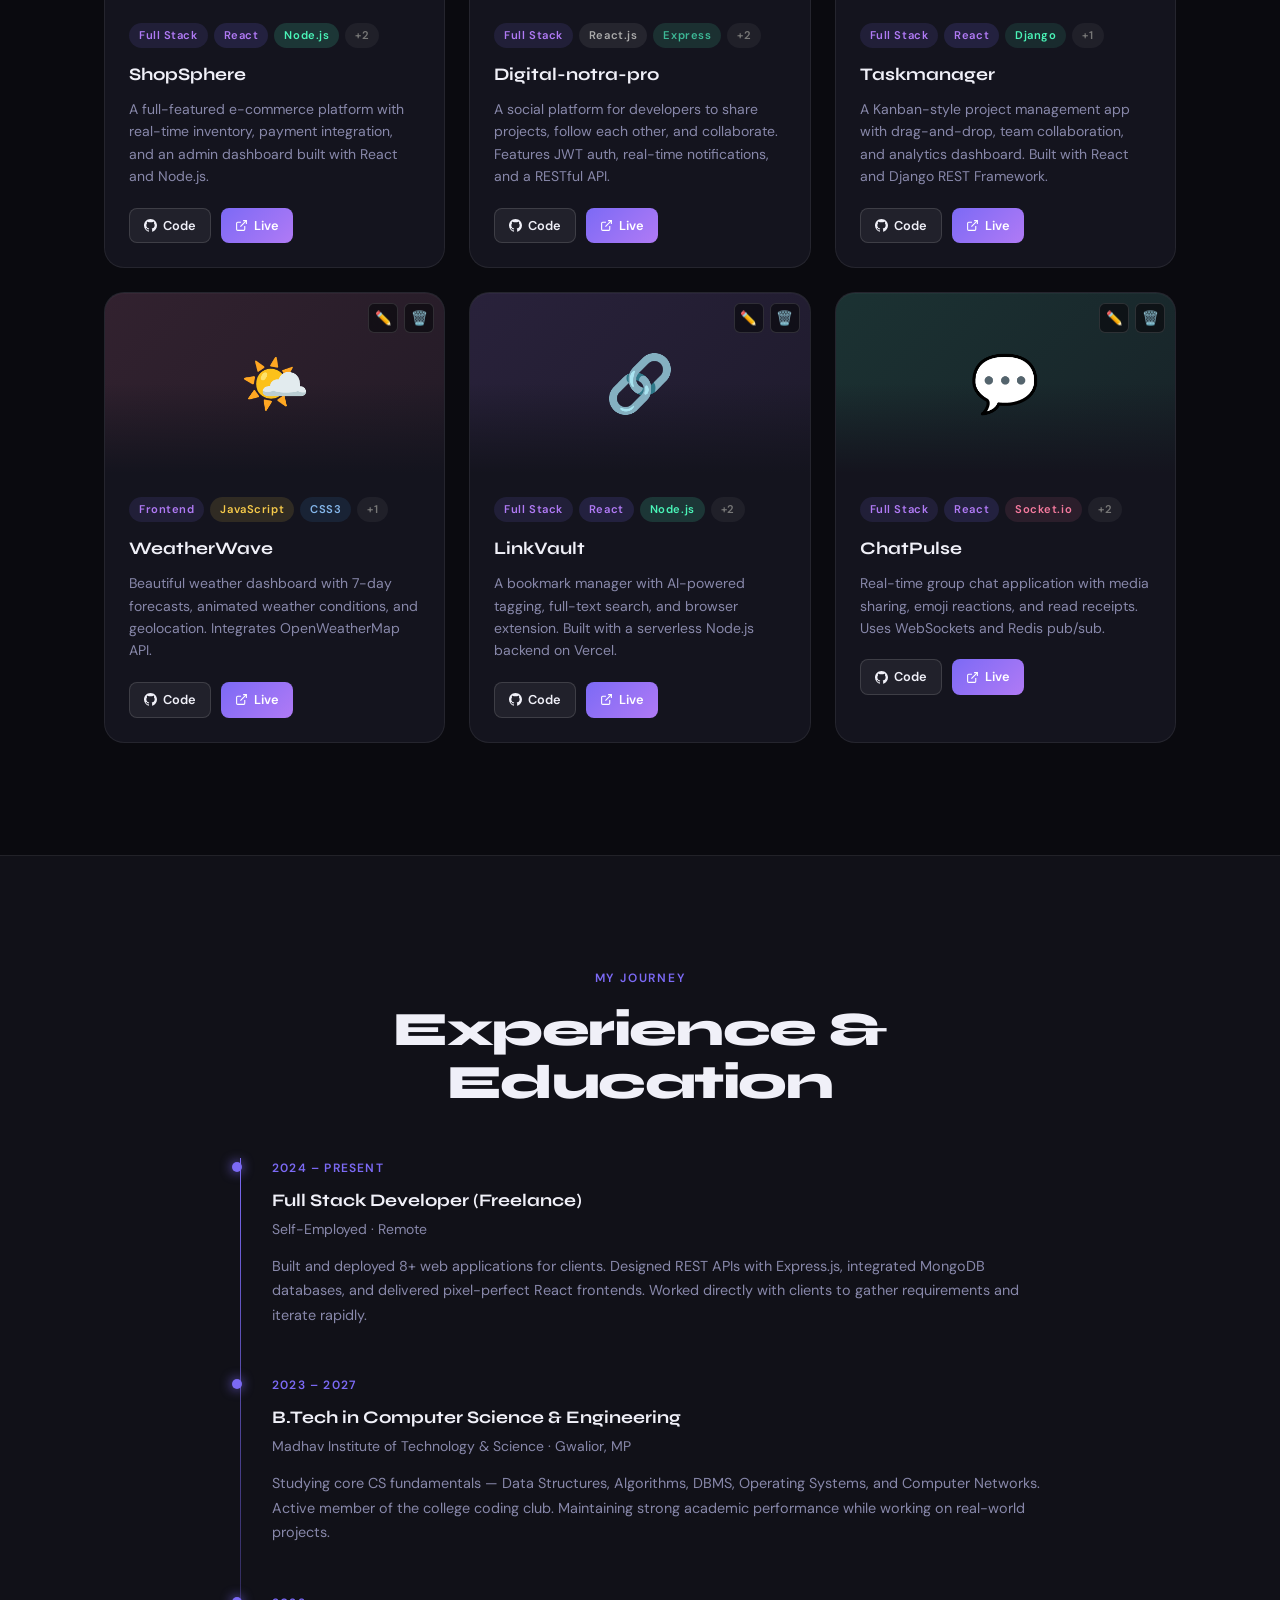
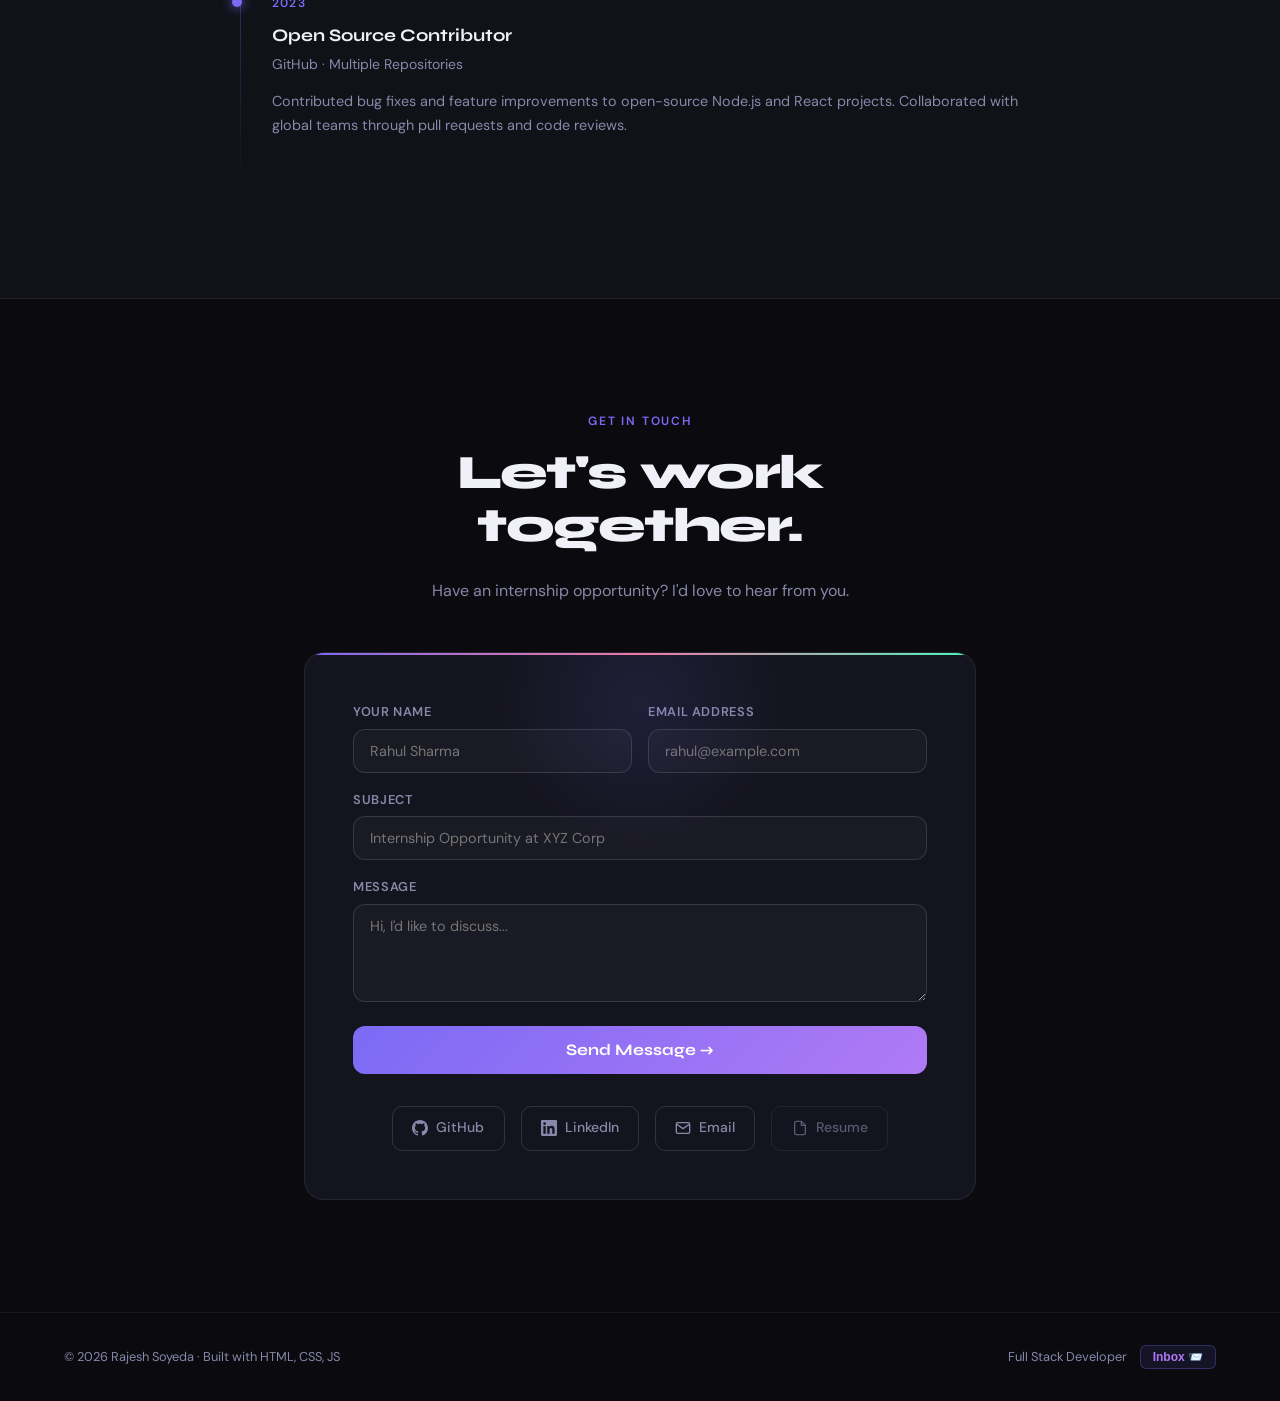
==== commit dcce7cbe: "fix: update GitHub link for Taskmanager project in index.html" ====
--- a/index.html
+++ b/index.html
@@ -503,7 +503,7 @@
         id: 3, title: "Taskmanager", category: "Full Stack",
         desc: "A Kanban-style project management app with drag-and-drop, team collaboration, and analytics dashboard. Built with React and Django REST Framework.",
         tech: ["React", "Django", "PostgreSQL"],
-        emoji: "📋", github: "https://github.com/rajeshsoyeda-hash/taskmanager", live: "https://rajeshsoyeda-hash.github.io/taskmanager/", color: "#f5c94a"
+        emoji: "📋", github: "https://github.com/rajeshsoyeda-hash/Task-manager.git", live: "rajeshsoyeda-hash.github.io/taskmanager", color: "#f5c94a"
       },
       {
         id: 4, title: "WeatherWave", category: "Frontend",
